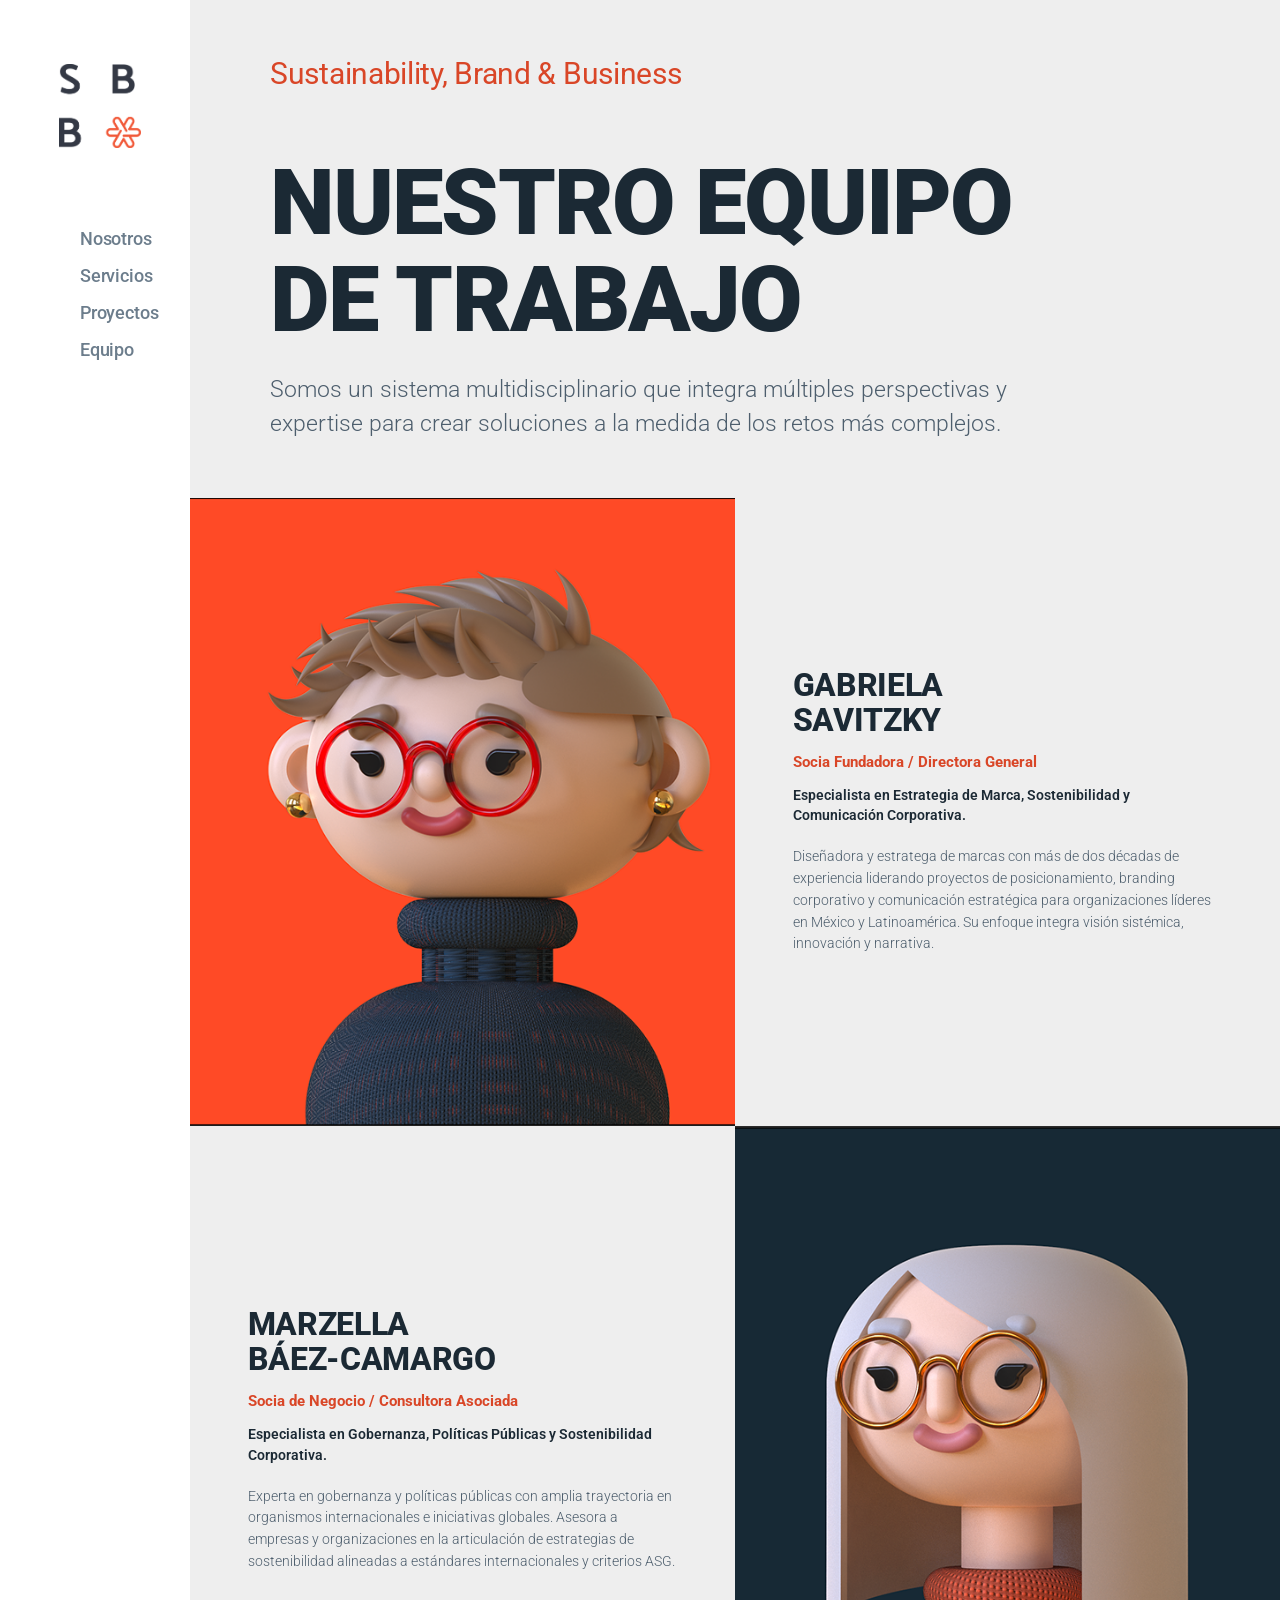
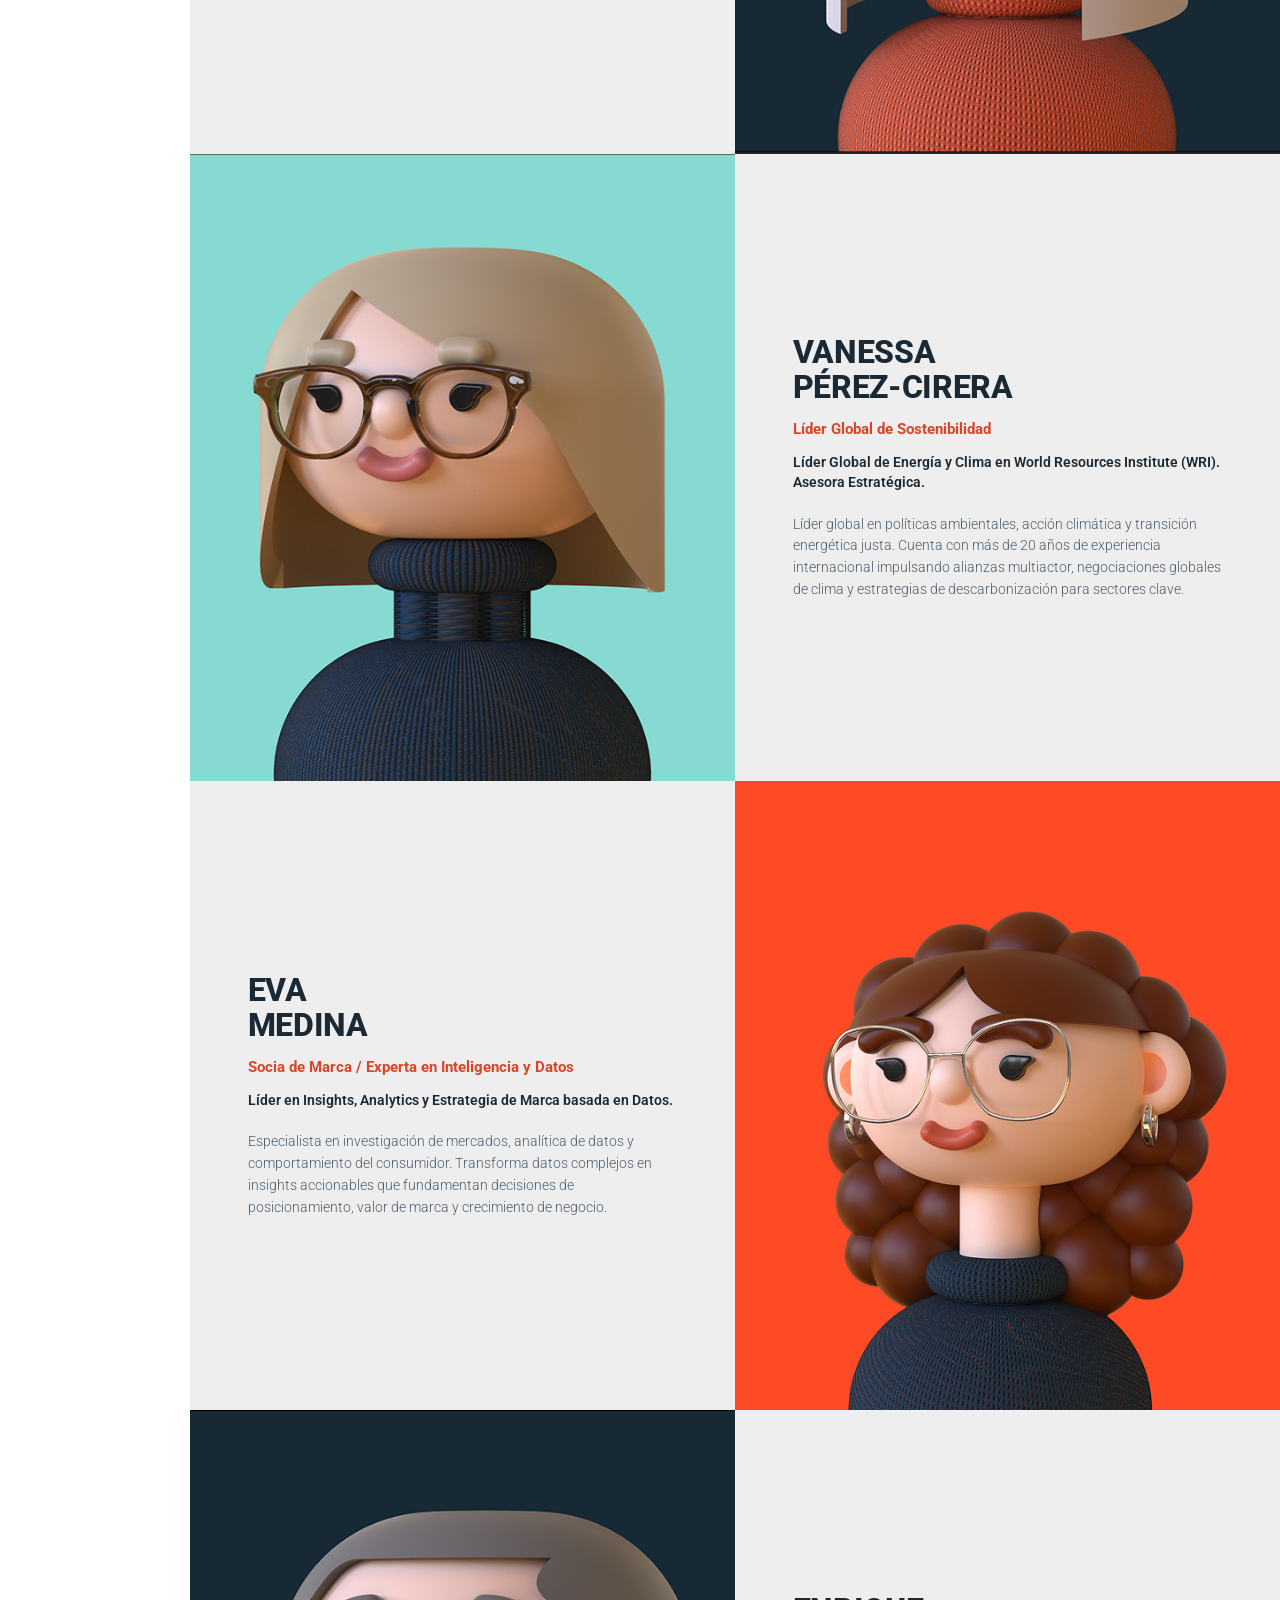
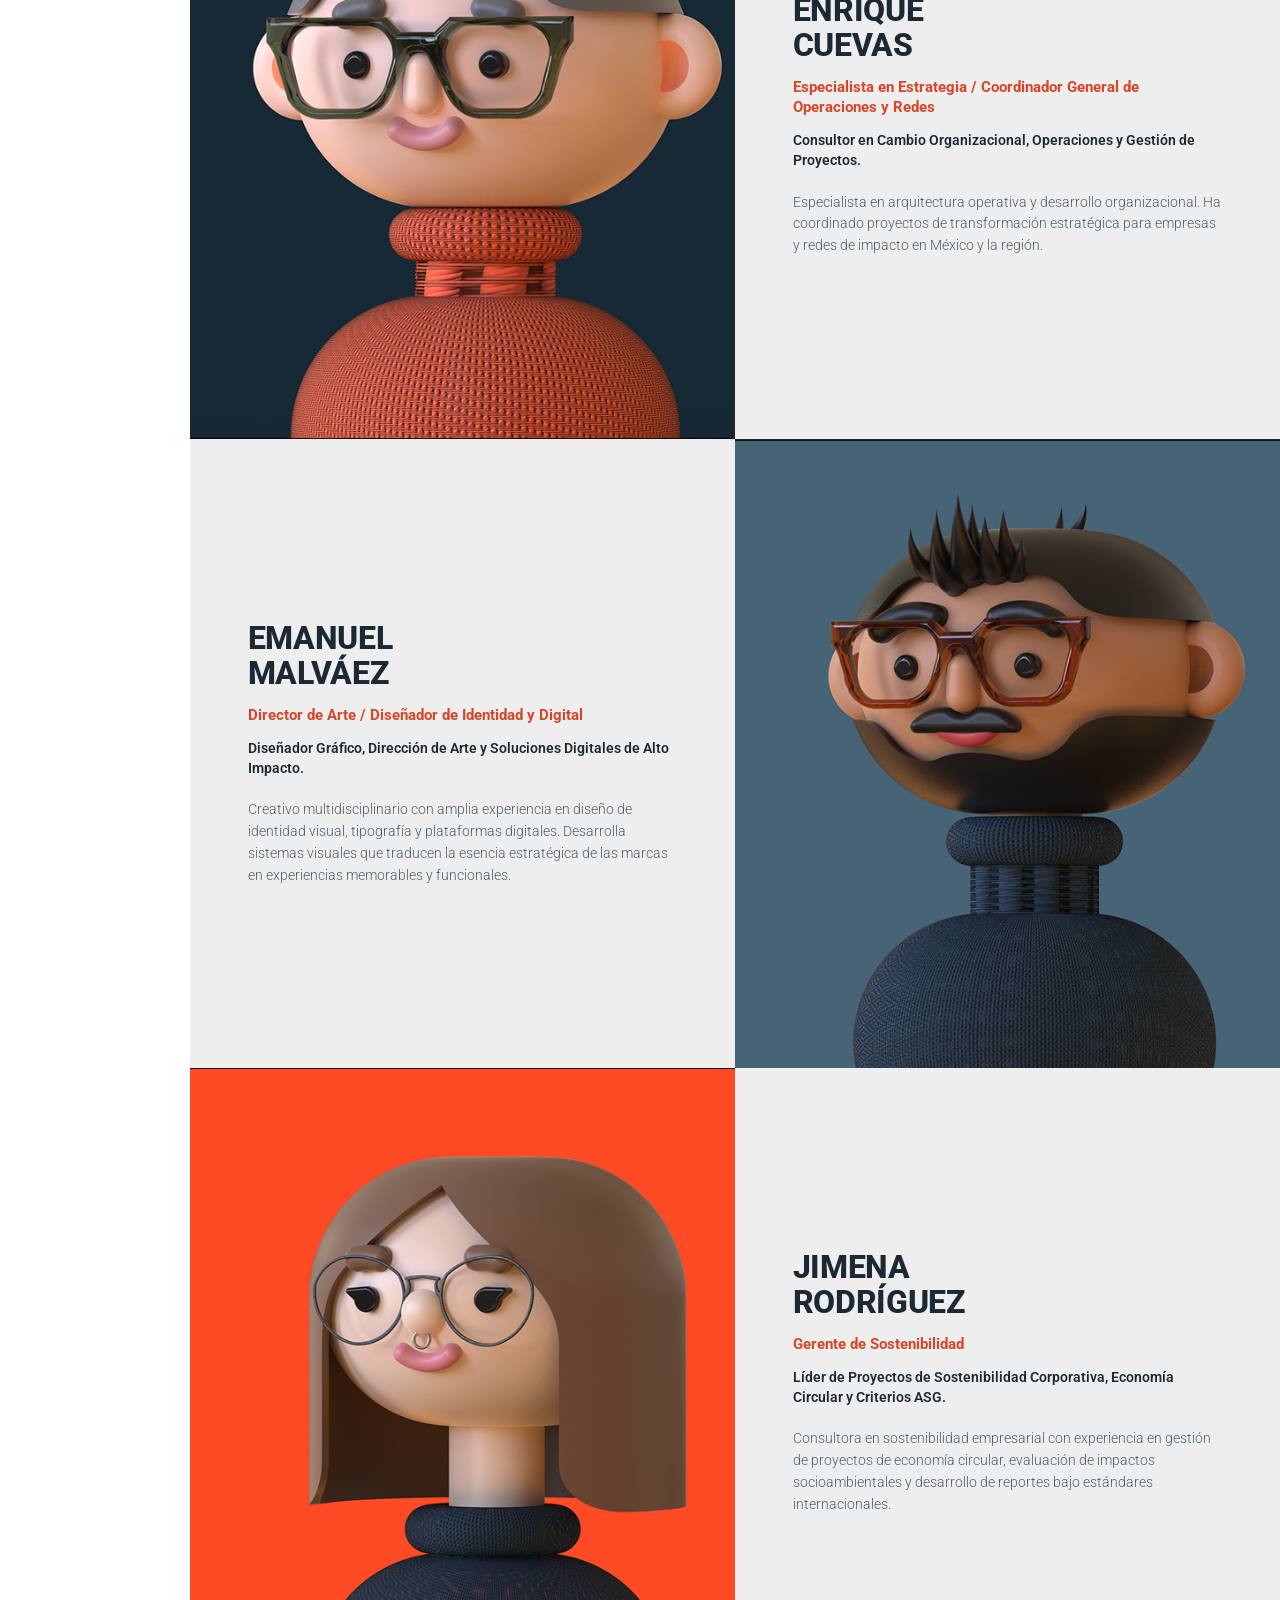
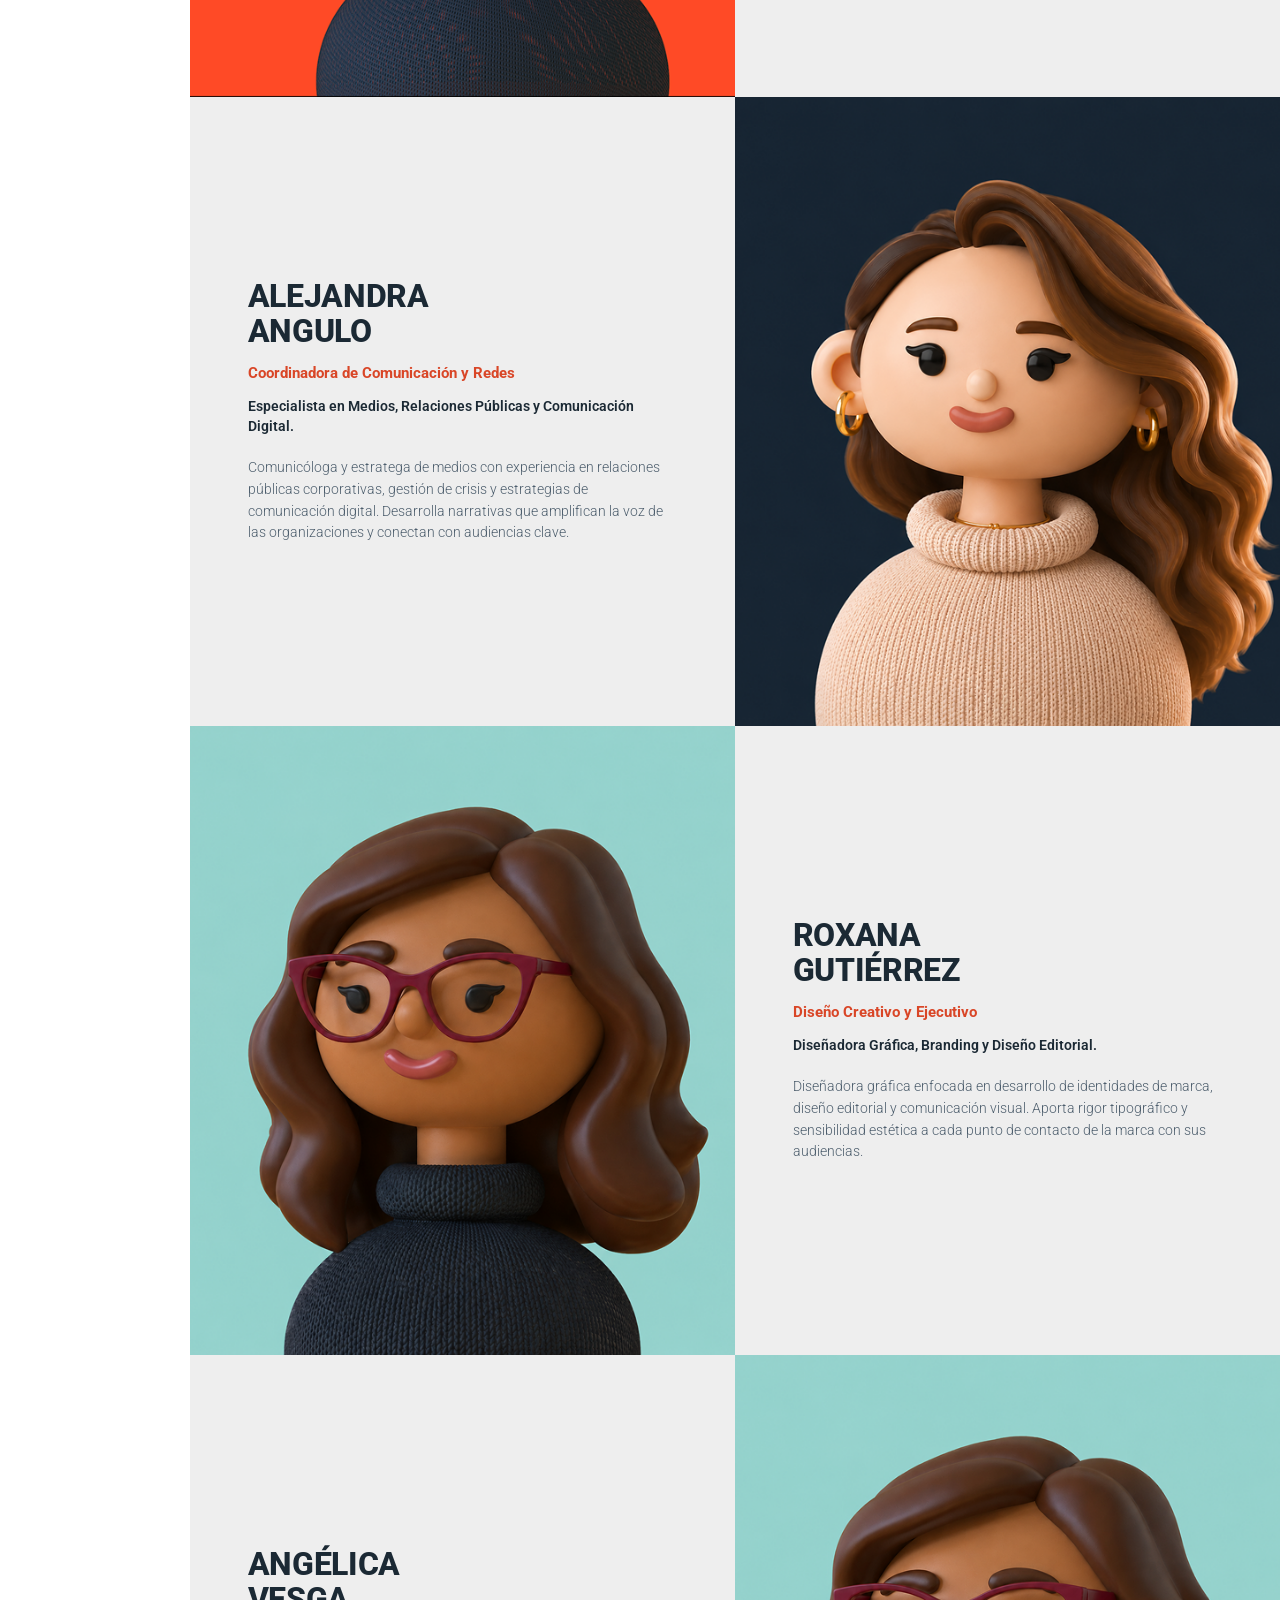
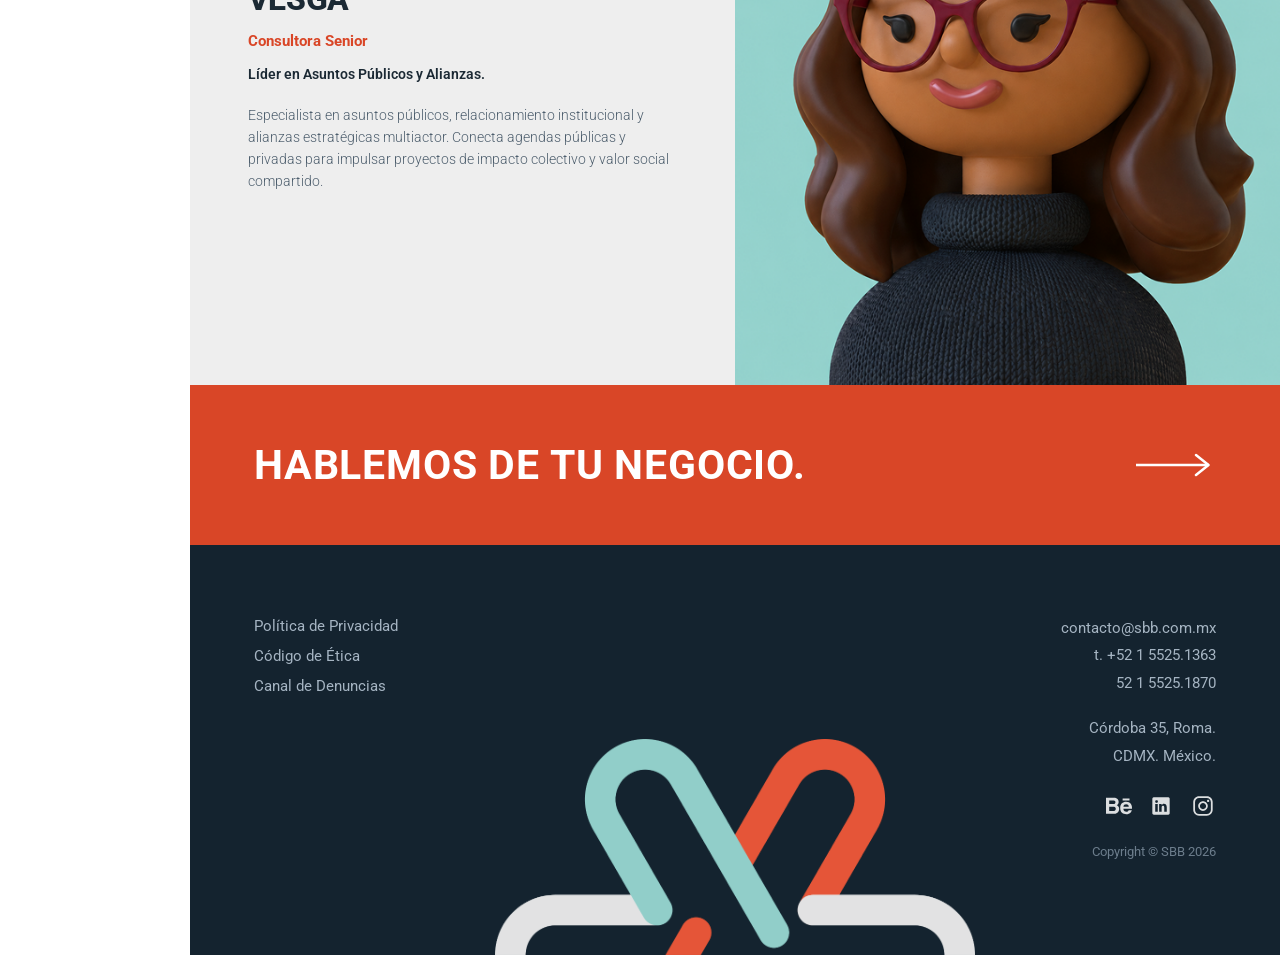
==== equipo.html @ fa67e51d "Add files via upload carga de prueba" ====
<!DOCTYPE html>
<html lang="es">

<head>
  <meta charset="UTF-8">
  <meta name="viewport" content="width=device-width, initial-scale=1.0">
  <title>Nuestro Equipo de Trabajo | SBB - Sustainability, Brand &amp; Business</title>
  <meta name="description"
    content="Conoce al equipo de SBB: Gabriela Savitzky, Marzella Báez-Camargo, Vanessa Pérez-Cirera, Eva Medina, Enrique Cuevas, Emanuel Malváez, Jimena Rodríguez, Alejandra Angulo, Roxana Gutiérrez y Angélica Vesga.">
  <meta name="theme-color" content="#FFFFFF">

  <!-- CSS Stylesheets -->
  <link rel="stylesheet" href="css/styles.css">
  <link rel="icon" type="image/png" href="assets/00_Branding/SBB-2026-logo.png">
</head>

<body class="equipo-page">
  <div class="app-container">

    <!-- Mobile Header Bar (Visible on mobile/tablet) -->
    <header class="mobile-header">
      <a href="index.html" class="brand-logo" aria-label="Inicio SBB">
        <img src="assets/00_Branding/SBB-2026-logo.png" alt="SBB Logo">
      </a>
      <button class="mobile-menu-toggle" id="mobileMenuToggle" aria-label="Abrir menú de navegación">
        <span></span>
        <span></span>
        <span></span>
      </button>
    </header>

    <!-- Mobile Navigation Drawer -->
    <nav class="mobile-nav-drawer" id="mobileNavDrawer" aria-label="Navegación móvil">
      <ul class="nav-menu">
        <li class="nav-item"><a href="index.html" class="mobile-nav-link">Inicio</a></li>
        <li class="nav-item"><a href="index.html#hero" class="mobile-nav-link">Nosotros</a></li>
        <li class="nav-item"><a href="servicios.html" class="mobile-nav-link">Servicios</a></li>
        <li class="nav-item"><a href="proyectos.html" class="mobile-nav-link">Proyectos</a></li>
        <li class="nav-item active"><a href="equipo.html" class="mobile-nav-link">Equipo</a></li>
      </ul>
    </nav>

    <!-- Desktop Sidebar Navigation -->
    <aside class="sidebar" aria-label="Navegación principal">
      <a href="index.html" class="brand-logo" aria-label="Inicio SBB">
        <img src="assets/00_Branding/SBB-2026-logo.png" alt="SBB Logo">
      </a>
      <nav>
        <ul class="nav-menu">
          <li class="nav-item"><a href="index.html#hero">Nosotros</a></li>
          <li class="nav-item"><a href="servicios.html">Servicios</a></li>
          <li class="nav-item"><a href="proyectos.html">Proyectos</a></li>
          <li class="nav-item active"><a href="equipo.html">Equipo</a></li>
        </ul>
      </nav>
    </aside>

    <!-- Main Content Stream -->
    <main class="main-content">

      <!-- Section 1: Hero Header -->
      <section class="equipo-hero-section" id="hero">
        <div class="equipo-hero-header">
          <p class="hero-tagline reveal-on-scroll">Sustainability, Brand &amp; Business</p>
          <h1 class="equipo-hero-title reveal-on-scroll delay-1">
            NUESTRO EQUIPO<br>
            DE TRABAJO
          </h1>
          <p class="equipo-hero-description reveal-on-scroll delay-2">
            Somos un sistema multidisciplinario que integra múltiples perspectivas y expertise para crear soluciones a la medida de los retos más complejos.
          </p>
        </div>
      </section>

      <!-- Section 2: Team Members Stream (Alternating Rows) -->
      <section class="equipo-stream-section" id="integrantes">

        <!-- Member 1: Gabriela Savitzky (Avatar Left) -->
        <article class="equipo-row reveal-on-scroll">
          <div class="equipo-avatar-col">
            <img src="assets/04_Equipo/Avatar-Gabriela.png" alt="Gabriela Savitzky" class="equipo-avatar-img" loading="lazy">
          </div>
          <div class="equipo-info-col">
            <h2 class="equipo-name">GABRIELA<br>SAVITZKY</h2>
            <p class="equipo-role">Socia Fundadora / Directora General</p>
            <p class="equipo-subtitle">Especialista en Estrategia de Marca, Sostenibilidad y Comunicación Corporativa.</p>
            <p class="equipo-bio">Diseñadora y estratega de marcas con más de dos décadas de experiencia liderando proyectos de posicionamiento, branding corporativo y comunicación estratégica para organizaciones líderes en México y Latinoamérica. Su enfoque integra visión sistémica, innovación y narrativa.</p>
          </div>
        </article>

        <!-- Member 2: Marzella Báez-Camargo (Avatar Right) -->
        <article class="equipo-row equipo-row-reverse reveal-on-scroll">
          <div class="equipo-avatar-col">
            <img src="assets/04_Equipo/Avatar-Marzella.png" alt="Marzella Báez-Camargo" class="equipo-avatar-img" loading="lazy">
          </div>
          <div class="equipo-info-col">
            <h2 class="equipo-name">MARZELLA<br>BÁEZ-CAMARGO</h2>
            <p class="equipo-role">Socia de Negocio / Consultora Asociada</p>
            <p class="equipo-subtitle">Especialista en Gobernanza, Políticas Públicas y Sostenibilidad Corporativa.</p>
            <p class="equipo-bio">Experta en gobernanza y políticas públicas con amplia trayectoria en organismos internacionales e iniciativas globales. Asesora a empresas y organizaciones en la articulación de estrategias de sostenibilidad alineadas a estándares internacionales y criterios ASG.</p>
          </div>
        </article>

        <!-- Member 3: Vanessa Pérez-Cirera (Avatar Left) -->
        <article class="equipo-row reveal-on-scroll">
          <div class="equipo-avatar-col">
            <img src="assets/04_Equipo/Avatar-Vanessa.png" alt="Vanessa Pérez-Cirera" class="equipo-avatar-img" loading="lazy">
          </div>
          <div class="equipo-info-col">
            <h2 class="equipo-name">VANESSA<br>PÉREZ-CIRERA</h2>
            <p class="equipo-role">Líder Global de Sostenibilidad</p>
            <p class="equipo-subtitle">Líder Global de Energía y Clima en World Resources Institute (WRI). Asesora Estratégica.</p>
            <p class="equipo-bio">Líder global en políticas ambientales, acción climática y transición energética justa. Cuenta con más de 20 años de experiencia internacional impulsando alianzas multiactor, negociaciones globales de clima y estrategias de descarbonización para sectores clave.</p>
          </div>
        </article>

        <!-- Member 4: Eva Medina (Avatar Right) -->
        <article class="equipo-row equipo-row-reverse reveal-on-scroll">
          <div class="equipo-avatar-col">
            <img src="assets/04_Equipo/Avatar-Eva.png" alt="Eva Medina" class="equipo-avatar-img" loading="lazy">
          </div>
          <div class="equipo-info-col">
            <h2 class="equipo-name">EVA<br>MEDINA</h2>
            <p class="equipo-role">Socia de Marca / Experta en Inteligencia y Datos</p>
            <p class="equipo-subtitle">Líder en Insights, Analytics y Estrategia de Marca basada en Datos.</p>
            <p class="equipo-bio">Especialista en investigación de mercados, analítica de datos y comportamiento del consumidor. Transforma datos complejos en insights accionables que fundamentan decisiones de posicionamiento, valor de marca y crecimiento de negocio.</p>
          </div>
        </article>

        <!-- Member 5: Enrique Cuevas (Avatar Left) -->
        <article class="equipo-row reveal-on-scroll">
          <div class="equipo-avatar-col">
            <img src="assets/04_Equipo/Avatar-Enrique.png" alt="Enrique Cuevas" class="equipo-avatar-img" loading="lazy">
          </div>
          <div class="equipo-info-col">
            <h2 class="equipo-name">ENRIQUE<br>CUEVAS</h2>
            <p class="equipo-role">Especialista en Estrategia / Coordinador General de Operaciones y Redes</p>
            <p class="equipo-subtitle">Consultor en Cambio Organizacional, Operaciones y Gestión de Proyectos.</p>
            <p class="equipo-bio">Especialista en arquitectura operativa y desarrollo organizacional. Ha coordinado proyectos de transformación estratégica para empresas y redes de impacto en México y la región.</p>
          </div>
        </article>

        <!-- Member 6: Emanuel Malváez (Avatar Right) -->
        <article class="equipo-row equipo-row-reverse reveal-on-scroll">
          <div class="equipo-avatar-col">
            <img src="assets/04_Equipo/Avatar-Emanuel.png" alt="Emanuel Malváez" class="equipo-avatar-img" loading="lazy">
          </div>
          <div class="equipo-info-col">
            <h2 class="equipo-name">EMANUEL<br>MALVÁEZ</h2>
            <p class="equipo-role">Director de Arte / Diseñador de Identidad y Digital</p>
            <p class="equipo-subtitle">Diseñador Gráfico, Dirección de Arte y Soluciones Digitales de Alto Impacto.</p>
            <p class="equipo-bio">Creativo multidisciplinario con amplia experiencia en diseño de identidad visual, tipografía y plataformas digitales. Desarrolla sistemas visuales que traducen la esencia estratégica de las marcas en experiencias memorables y funcionales.</p>
          </div>
        </article>

        <!-- Member 7: Jimena Rodríguez (Avatar Left) -->
        <article class="equipo-row reveal-on-scroll">
          <div class="equipo-avatar-col">
            <img src="assets/04_Equipo/Avatar-Jimena.png" alt="Jimena Rodríguez" class="equipo-avatar-img" loading="lazy">
          </div>
          <div class="equipo-info-col">
            <h2 class="equipo-name">JIMENA<br>RODRÍGUEZ</h2>
            <p class="equipo-role">Gerente de Sostenibilidad</p>
            <p class="equipo-subtitle">Líder de Proyectos de Sostenibilidad Corporativa, Economía Circular y Criterios ASG.</p>
            <p class="equipo-bio">Consultora en sostenibilidad empresarial con experiencia en gestión de proyectos de economía circular, evaluación de impactos socioambientales y desarrollo de reportes bajo estándares internacionales.</p>
          </div>
        </article>

        <!-- Member 8: Alejandra Angulo (Avatar Right) -->
        <article class="equipo-row equipo-row-reverse reveal-on-scroll">
          <div class="equipo-avatar-col">
            <img src="assets/04_Equipo/Avatar-Alejandra.png" alt="Alejandra Angulo" class="equipo-avatar-img" loading="lazy">
          </div>
          <div class="equipo-info-col">
            <h2 class="equipo-name">ALEJANDRA<br>ANGULO</h2>
            <p class="equipo-role">Coordinadora de Comunicación y Redes</p>
            <p class="equipo-subtitle">Especialista en Medios, Relaciones Públicas y Comunicación Digital.</p>
            <p class="equipo-bio">Comunicóloga y estratega de medios con experiencia en relaciones públicas corporativas, gestión de crisis y estrategias de comunicación digital. Desarrolla narrativas que amplifican la voz de las organizaciones y conectan con audiencias clave.</p>
          </div>
        </article>

        <!-- Member 9: Roxana Gutiérrez (Avatar Left) -->
        <article class="equipo-row reveal-on-scroll">
          <div class="equipo-avatar-col">
            <img src="assets/04_Equipo/Avatar-Roxana.png" alt="Roxana Gutiérrez" class="equipo-avatar-img" loading="lazy">
          </div>
          <div class="equipo-info-col">
            <h2 class="equipo-name">ROXANA<br>GUTIÉRREZ</h2>
            <p class="equipo-role">Diseño Creativo y Ejecutivo</p>
            <p class="equipo-subtitle">Diseñadora Gráfica, Branding y Diseño Editorial.</p>
            <p class="equipo-bio">Diseñadora gráfica enfocada en desarrollo de identidades de marca, diseño editorial y comunicación visual. Aporta rigor tipográfico y sensibilidad estética a cada punto de contacto de la marca con sus audiencias.</p>
          </div>
        </article>

        <!-- Member 10: Angélica Vesga (Avatar Right) -->
        <article class="equipo-row equipo-row-reverse reveal-on-scroll">
          <div class="equipo-avatar-col">
            <img src="assets/04_Equipo/Avatar-Angelica.png" alt="Angélica Vesga" class="equipo-avatar-img" loading="lazy">
          </div>
          <div class="equipo-info-col">
            <h2 class="equipo-name">ANGÉLICA<br>VESGA</h2>
            <p class="equipo-role">Consultora Senior</p>
            <p class="equipo-subtitle">Líder en Asuntos Públicos y Alianzas.</p>
            <p class="equipo-bio">Especialista en asuntos públicos, relacionamiento institucional y alianzas estratégicas multiactor. Conecta agendas públicas y privadas para impulsar proyectos de impacto colectivo y valor social compartido.</p>
          </div>
        </article>

      </section>

      <!-- Section 3: Call to Action Banner -->
      <section class="cta-section" id="contacto">
        <a href="#contacto-modal" class="cta-banner open-modal-btn" role="button"
          aria-label="Abrir formulario de contacto">
          <h2 class="cta-title">HABLEMOS DE TU NEGOCIO.</h2>
          <div class="cta-arrow" aria-hidden="true">
            <svg viewBox="0 0 64 24" fill="none" stroke="currentColor">
              <line x1="0" y1="12" x2="58" y2="12" stroke-width="2" />
              <polyline points="48 4 58 12 48 20" stroke-width="2" stroke-linecap="round" stroke-linejoin="round" />
            </svg>
          </div>
        </a>
      </section>

      <!-- Section 4: Footer -->
      <footer class="footer-section" id="footer">
        <div class="section-inner">
          <div class="footer-grid">
            <!-- Left Column: Legal -->
            <div class="footer-col footer-col-left">
              <a href="#privacidad" class="footer-link">Política de Privacidad</a>
              <a href="#etica" class="footer-link">Código de Ética</a>
              <a href="#denuncias" class="footer-link">Canal de Denuncias</a>
            </div>

            <!-- Right Column: Contact info & Copyright -->
            <div class="footer-col footer-col-right">
              <p class="footer-contact-item"><a href="mailto:contacto@sbb.com.mx" class="footer-link">contacto@sbb.com.mx</a></p>
              <p class="footer-contact-item">t. +52 1 5525.1363</p>
              <p class="footer-contact-item">52 1 5525.1870</p>
              <div class="footer-spacer"></div>
              <p class="footer-contact-item">Córdoba 35, Roma.</p>
              <p class="footer-contact-item">CDMX. México.</p>
              <div class="footer-social-links">
                <a href="https://www.behance.net/SBB" target="_blank" rel="noopener noreferrer" aria-label="Behance SBB">
                  <img src="assets/00_Branding/behance-icon.svg" alt="Behance" class="social-icon">
                </a>
                <a href="https://www.linkedin.com/company/savitzkymx" target="_blank" rel="noopener noreferrer" aria-label="LinkedIn SBB">
                  <img src="assets/00_Branding/linkedin-icon.svg" alt="LinkedIn" class="social-icon">
                </a>
                <a href="https://www.instagram.com/sbb_mx/" target="_blank" rel="noopener noreferrer" aria-label="Instagram SBB">
                  <img src="assets/00_Branding/instagram-icon.svg" alt="Instagram" class="social-icon">
                </a>
              </div>
              <p class="footer-copyright">Copyright © SBB 2026</p>
            </div>
          </div>

          <!-- Bottom Logo Matatena Graphic -->
          <div class="footer-matatena-container">
            <img src="assets/00_Branding/matatena-footer.png" alt="SBB Matatena Graphic" class="footer-matatena-img">
          </div>
        </div>
      </footer>

    </main>
  </div>

  <!-- Contact Modal -->
  <div class="modal-overlay" id="contactModal" aria-hidden="true" role="dialog" aria-labelledby="modalTitle">
    <div class="modal-card">
      <button class="modal-close-btn" id="closeModalBtn" aria-label="Cerrar ventana emergente">&times;</button>

      <div class="modal-header">
        <h3 class="modal-title" id="modalTitle">Hablemos de tu negocio.</h3>
        <p class="modal-subtitle">Cuéntanos sobre tus retos de marca, sostenibilidad e innovación.</p>
      </div>

      <form class="contact-form" id="contactForm">
        <div class="form-group">
          <label for="name">Nombre completo</label>
          <input type="text" id="name" class="form-input" placeholder="Ej. Ana García" required>
        </div>

        <div class="form-group">
          <label for="email">Correo electrónico</label>
          <input type="email" id="email" class="form-input" placeholder="ana@empresa.com" required>
        </div>

        <div class="form-group">
          <label for="area">Ámbito de Interés</label>
          <select id="area" class="form-select" required>
            <option value="" disabled selected>Selecciona una opción</option>
            <option value="branding">Estrategia de Marca &amp; Branding</option>
            <option value="sostenibilidad">Sustentabilidad e Innovación de Negocio</option>
            <option value="comunicacion">Comunicación Estratégica</option>
            <option value="digital">Innovación Digital</option>
            <option value="integral">Transformación Integral</option>
          </select>
        </div>

        <div class="form-group">
          <label for="message">Mensaje</label>
          <textarea id="message" class="form-textarea" placeholder="Describe brevemente tus objetivos..." required></textarea>
        </div>

        <button type="submit" class="form-submit-btn">Enviar Mensaje</button>
      </form>

      <div class="form-success-msg" id="formSuccessMsg">
        ¡Muchas gracias por contactarnos! Nos pondremos en contacto contigo a la brevedad.
      </div>
    </div>
  </div>

  <!-- JavaScript -->
  <script src="js/main.js"></script>
</body>

</html>
---- css/styles.css ----
/* ==========================================================================
   SBB 2026 - Systemic Branding & Business Design System
   ========================================================================== */

@import url('https://fonts.googleapis.com/css2?family=Roboto:wght@100;300;400;500;700;800;900&display=swap');

:root {
  /* Color Palette */
  --color-bg: #FFFFFF;
  --color-sidebar: #FFFFFF;
  --color-terracotta: #D94627;
  --color-terracotta-hover: #F25939;
  --color-mint-bar: #98D8D2;
  --color-slate-section: #465B6E;
  --color-text-main: #1B2934;
  --color-text-subtle: #4D5E6D;
  --color-text-light: #7A8B9A;
  --color-footer-bg: #14232F;
  --color-footer-text: #8E9BA7;
  --color-footer-light: #A5B4C2;
  --color-border-subtle: #D8D8D4;

  /* Typography */
  --font-primary: 'Roboto', -apple-system, BlinkMacSystemFont, 'Segoe UI', sans-serif;

  /* Layout Dimensions */
  --sidebar-width: 120px;
  --container-max: 1280px;
  --content-padding-x: clamp(2.5rem, 5vw, 5rem);
  --transition-fast: 0.25s cubic-bezier(0.16, 1, 0.3, 1);
  --transition-smooth: 0.4s cubic-bezier(0.16, 1, 0.3, 1);
}

/* Reset & Base Styles */
*,
*::before,
*::after {
  box-sizing: border-box;
  margin: 0;
  padding: 0;
}

html {
  scroll-behavior: smooth;
  font-size: 16px;
  background-color: var(--color-bg);
  color: var(--color-text-main);
  font-family: var(--font-primary);
  -webkit-font-smoothing: antialiased;
  -moz-osx-font-smoothing: grayscale;
}

body {
  min-height: 100vh;
  display: flex;
  overflow-x: hidden;
  background-color: var(--color-bg);
}

/* Main App Shell Layout */
.app-container {
  display: flex;
  width: 100%;
  min-height: 100vh;
  position: relative;
}

/* ==========================================================================
   Sidebar Navigation (Desktop)
   ========================================================================== */
.sidebar {
  width: var(--sidebar-width);
  max-width: var(--sidebar-width);
  position: fixed;
  top: 0;
  left: 0;
  bottom: 0;
  background-color: #FFFFFF;
  padding: 4rem 0;
  padding-left: 5rem;
  display: flex;
  flex-direction: column;
  z-index: 100;
  border-right: none;
}

.sidebar .brand-logo {
  margin-bottom: 5rem;
  display: flex;
  justify-content: center;
  align-items: center;
  width: 100%;
}

.sidebar .brand-logo img {
  width: 82px;
  height: auto;
  display: block;
  transition: transform var(--transition-fast);
}

.sidebar .brand-logo:hover img {
  transform: scale(1.03);
}

.sidebar .nav-menu {
  list-style: none;
  display: flex;
  flex-direction: column;
  gap: 1rem;
  align-items: flex-end;
  text-align: right;
  width: 100%;
  padding-right: 0;
}

.sidebar .nav-item {
  width: 100%;
  text-align: right;
}

.sidebar .nav-item a {
  text-decoration: none;
  color: #6C7D8C;
  font-size: 1.14rem;
  font-weight: 500;
  letter-spacing: -0.01em;
  transition: color var(--transition-fast), transform var(--transition-fast);
  display: inline-block;
  position: relative;
  white-space: nowrap;
}

.sidebar .nav-item a:hover {
  color: var(--color-text-main);
  transform: translateX(-3px);
}

.sidebar .nav-item.active a {
  color: var(--color-text-main);
  font-weight: 700;
}

/* Mobile Header Bar (Hidden on Desktop) */
.mobile-header {
  display: none;
  position: fixed;
  top: 0;
  left: 0;
  right: 0;
  height: 70px;
  background-color: rgba(255, 255, 255, 0.96);
  backdrop-filter: blur(10px);
  z-index: 1000;
  padding: 0 1.5rem;
  align-items: center;
  justify-content: space-between;
  border-bottom: 1px solid rgba(0, 0, 0, 0.08);
}

.mobile-header .brand-logo img {
  width: 50px;
  margin-bottom: 0;
}

.mobile-menu-toggle {
  background: none;
  border: none;
  cursor: pointer;
  width: 40px;
  height: 40px;
  display: flex;
  flex-direction: column;
  justify-content: center;
  align-items: center;
  gap: 5px;
}

.mobile-menu-toggle span {
  width: 24px;
  height: 2px;
  background-color: var(--color-text-main);
  transition: transform 0.3s ease, opacity 0.3s ease;
}

.mobile-menu-toggle.is-active span:nth-child(1) {
  transform: translateY(7px) rotate(45deg);
}

.mobile-menu-toggle.is-active span:nth-child(2) {
  opacity: 0;
}

.mobile-menu-toggle.is-active span:nth-child(3) {
  transform: translateY(-7px) rotate(-45deg);
}

/* ==========================================================================
   Main Content Layout
   ========================================================================== */
.main-content {
  margin-left: var(--sidebar-width);
  flex: 1;
  width: calc(100% - var(--sidebar-width));
  display: flex;
  flex-direction: column;
  background-color: #FFFFFF;
}

/* ==========================================================================
   Section 1: Hero
   ========================================================================== */
.hero-section {
  padding: 0;
  background-color: #FFFFFF;
  position: relative;
  display: flex;
  flex-direction: column;
}

.hero-content {
  position: relative;
  width: 100%;
  text-align: left;
  padding-top: 3.5rem;
  padding-left: 5rem;
  padding-right: var(--content-padding-x);
  background-color: #EEEEEE;
}

.hero-tagline {
  color: var(--color-terracotta);
  font-size: 1.875rem;
  font-weight: 400;
  margin-bottom: 4rem;
  letter-spacing: -0.01em;
  text-align: left;
}

.hero-title {
  line-height: 1.05;
  letter-spacing: -0.02em;
  margin-bottom: 2.25rem;
  text-align: left;
}

.hero-title .hero-title-main {
  font-size: clamp(3.6rem, 7.2vw, 6.3rem);
  font-weight: 800;
  color: var(--color-text-main);
  display: block;
}

.hero-title .hero-title-highlight {
  font-size: clamp(3.6rem, 7.2vw, 6.3rem);
  font-weight: 800;
  color: var(--color-terracotta);
  display: block;
}

.hero-description {
  font-size: clamp(1.7rem, 2.25vw, 2.05rem);
  line-height: 1.55;
  color: var(--color-text-subtle);
  max-width: 734px;
  font-weight: 300;
  text-align: left;
  margin-bottom: 7rem;
}

.hero-banner-container {
  width: 100%;
  margin-bottom: 0;
  overflow: hidden;
}

.hero-banner-img {
  width: 100%;
  height: auto;
  display: block;
  object-fit: cover;
  transition: transform var(--transition-smooth);
}

.hero-banner-container:hover .hero-banner-img {
  transform: scale(1.01);
}

.hero-statement {
  width: 100%;
  background-color: #EEEEEE;
  padding: 4.5rem 0;
}

.hero-statement-text {
  font-size: 50px;
  line-height: 1.35;
  color: #2B3A48;
  max-width: 1300px;
  font-weight: 300;
  text-align: left;
  padding-left: 5rem;
  padding-right: var(--content-padding-x);
}

/* ==========================================================================
   Section Bars (Mint and Slate Dividers)
   ========================================================================== */
.section-bar {
  width: 100%;
  padding: 1.6rem var(--content-padding-x);
  display: flex;
  align-items: center;
}

.section-bar-mint {
  background-color: var(--color-mint-bar);
  padding: 3.5rem var(--content-padding-x);
  display: flex;
  align-items: flex-start;
  gap: 4.5rem;
}

.section-bar-mint h2 {
  color: var(--color-text-subtle);
  font-size: 1.15rem;
  font-weight: 700;
  text-transform: uppercase;
  letter-spacing: 0.06em;
  margin: 0;
  flex-shrink: 0;
  white-space: nowrap;
  padding-top: 0.25rem;
}

.section-bar-mint .section-bar-text {
  font-family: var(--font-primary);
  font-weight: 400;
  font-size: 36px;
  line-height: 1.45;
  color: var(--color-text-subtle);
  max-width: 800px;
  margin: 0;
}

.section-bar-slate {
  background-color: var(--color-slate-section);
}

.section-bar-slate h2 {
  font-size: 1.15rem;
  font-weight: 700;
  color: var(--color-mint-bar);
  text-transform: uppercase;
  letter-spacing: 0.06em;
  margin: 0;
}

/* ==========================================================================
   Section 2: ¿Cómo lo Hacemos? + Tres Ámbitos
   ========================================================================== */
.como-section {
  background-color: #FFFFFF;
}

.ambitos-content {
  padding: 4.5rem var(--content-padding-x) 5.5rem var(--content-padding-x);
  background-color: #EEEEEE;
}

.ambitos-title {
  font-size: 80px;
  font-weight: 800;
  line-height: 1.08;
  letter-spacing: -0.02em;
  color: var(--color-text-subtle);
  margin-bottom: 3.5rem;
  text-transform: uppercase;
}

.sistema-diagram-wrapper {
  display: flex;
  justify-content: center;
  align-items: center;
  width: 100%;
  padding: 1rem 0;
}

.sistema-diagram-img {
  width: 100%;
  max-width: 800px;
  height: auto;
  display: block;
  transition: transform 0.4s ease;
  filter: drop-shadow(0 15px 30px rgba(0, 0, 0, 0.03));
}

.sistema-diagram-wrapper:hover .sistema-diagram-img {
  transform: scale(1.015);
}

/* ==========================================================================
   Section 3: Transformación de Marca y Negocios (Cards)
   ========================================================================== */
.transformacion-wrapper {
  background-color: var(--color-slate-section);
}

.transformacion-section {
  padding: 3rem var(--content-padding-x) 5.5rem var(--content-padding-x);
  background-color: var(--color-slate-section);
}

.transformacion-cards-grid {
  display: grid;
  grid-template-columns: repeat(3, 1fr);
  gap: 1.75rem;
  align-items: stretch;
}

.pillar-card {
  display: flex;
  flex-direction: column;
  background-color: transparent;
  border-radius: 0;
  overflow: hidden;
  box-shadow: 0 10px 25px rgba(0, 0, 0, 0.15);
  transition: transform 0.3s ease, box-shadow 0.3s ease;
}

.pillar-card:hover {
  transform: translateY(-5px);
  box-shadow: 0 18px 35px rgba(0, 0, 0, 0.25);
}

.pillar-card-content {
  background-color: #FFFFFF;
  padding: 2.2rem 1.8rem 2.5rem 1.8rem;
  flex: 1;
  display: flex;
  flex-direction: column;
  justify-content: flex-start;
  min-height: 230px;
}

.pillar-card-title {
  color: var(--color-terracotta);
  font-size: 1.35rem;
  font-weight: 700;
  margin-bottom: 1.25rem;
  letter-spacing: -0.01em;
}

.pillar-card-desc {
  color: #384957;
  font-size: 0.98rem;
  line-height: 1.55;
  font-weight: 300;
}

.pillar-card-img-wrapper {
  width: 100%;
  height: 230px;
  overflow: hidden;
  background-color: #243542;
}

.pillar-card-img-wrapper img {
  width: 100%;
  height: 100%;
  object-fit: cover;
  display: block;
  transition: transform 0.4s ease;
}

.pillar-card:hover .pillar-card-img-wrapper img {
  transform: scale(1.05);
}

/* ==========================================================================
   Section 4: Call to Action Banner
   ========================================================================== */
.cta-section {
  padding: 0;
  background-color: var(--color-terracotta);
}

.cta-banner {
  display: flex;
  justify-content: space-between;
  align-items: center;
  padding: 3.5rem var(--content-padding-x);
  color: #FFFFFF;
  text-decoration: none;
  cursor: pointer;
  width: 100%;
  transition: background-color var(--transition-fast);
}

.cta-banner:hover {
  background-color: var(--color-terracotta-hover);
}

.cta-title {
  font-size: clamp(1.8rem, 3.2vw, 2.6rem);
  font-weight: 700;
  letter-spacing: 0.02em;
  text-transform: uppercase;
  color: #FFFFFF;
}

.cta-arrow {
  width: 80px;
  height: 24px;
  display: flex;
  align-items: center;
  justify-content: flex-end;
  transition: transform var(--transition-fast);
}

.cta-arrow svg {
  width: 100%;
  height: auto;
  stroke: #FFFFFF;
}

.cta-banner:hover .cta-arrow {
  transform: translateX(12px);
}

/* ==========================================================================
   Section 5: Footer
   ========================================================================== */
.footer-section {
  background-color: var(--color-footer-bg);
  color: var(--color-footer-text);
  padding: 4.5rem var(--content-padding-x) 1.5rem var(--content-padding-x);
  padding-bottom: 0rem;
  position: relative;
  overflow: hidden;
  width: 100%;
}

.footer-grid {
  display: flex;
  justify-content: space-between;
  align-items: flex-start;
  width: 100%;
  position: relative;
  z-index: 2;
  margin-bottom: 0;
}

.footer-col-left {
  display: flex;
  flex-direction: column;
  gap: 0.75rem;
}

.footer-col-right {
  display: flex;
  flex-direction: column;
  gap: 0.35rem;
  text-align: right;
}

.footer-link {
  color: var(--color-footer-light);
  text-decoration: none;
  font-size: 0.92rem;
  font-weight: 400;
  transition: color var(--transition-fast);
  display: inline-block;
}

.footer-link:hover {
  color: #FFFFFF;
  text-decoration: underline;
}

.footer-contact-item {
  color: var(--color-footer-light);
  font-size: 0.92rem;
  line-height: 1.5;
}

.footer-spacer {
  height: 0.75rem;
}

.footer-social-links {
  display: flex;
  gap: 1rem;
  justify-content: flex-end;
  align-items: center;
  margin-top: 1.25rem;
  margin-bottom: 1.25rem;
}

.social-icon {
  width: 26px;
  height: 26px;
  object-fit: contain;
  transition: transform var(--transition-fast), opacity var(--transition-fast);
  opacity: 0.85;
  display: block;
}

.social-icon:hover {
  transform: translateY(-2px);
  opacity: 1;
}

.footer-copyright {
  color: #6C7D8C;
  font-size: 0.82rem;
}

.footer-matatena-container {
  display: flex;
  justify-content: center;
  align-items: flex-end;
  margin-top: -120px;
  margin-bottom: 0rem;
  position: relative;
  z-index: 1;
  pointer-events: none;
}

.footer-matatena-img {
  width: 100%;
  max-width: 480px;
  height: auto;
  display: block;
  opacity: 0.95;
  transition: transform 0.5s ease;
}

.footer-section:hover .footer-matatena-img {
  transform: translateY(-4px);
}

/* ==========================================================================
   Contact Modal (Glassmorphic Pop-up)
   ========================================================================== */
.modal-overlay {
  position: fixed;
  top: 0;
  left: 0;
  right: 0;
  bottom: 0;
  background-color: rgba(19, 34, 48, 0.75);
  backdrop-filter: blur(12px);
  z-index: 2000;
  display: flex;
  justify-content: center;
  align-items: center;
  opacity: 0;
  pointer-events: none;
  transition: opacity 0.35s ease;
  padding: 1.5rem;
}

.modal-overlay.is-open {
  opacity: 1;
  pointer-events: auto;
}

.modal-card {
  background-color: #FFFFFF;
  width: 100%;
  max-width: 600px;
  border-radius: 16px;
  padding: 3rem;
  position: relative;
  box-shadow: 0 25px 50px -12px rgba(0, 0, 0, 0.25);
  transform: translateY(20px) scale(0.97);
  transition: transform 0.35s cubic-bezier(0.16, 1, 0.3, 1);
}

.modal-overlay.is-open .modal-card {
  transform: translateY(0) scale(1);
}

.modal-close-btn {
  position: absolute;
  top: 1.5rem;
  right: 1.5rem;
  background: none;
  border: none;
  font-size: 1.8rem;
  cursor: pointer;
  color: var(--color-text-light);
  width: 40px;
  height: 40px;
  border-radius: 50%;
  display: flex;
  align-items: center;
  justify-content: center;
  transition: background-color 0.2s ease, color 0.2s ease;
}

.modal-close-btn:hover {
  background-color: #F0F2F5;
  color: var(--color-text-main);
}

.modal-header {
  margin-bottom: 2rem;
}

.modal-title {
  font-size: 2rem;
  font-weight: 800;
  color: var(--color-text-main);
  margin-bottom: 0.5rem;
}

.modal-subtitle {
  color: var(--color-text-subtle);
  font-size: 1rem;
}

.contact-form {
  display: flex;
  flex-direction: column;
  gap: 1.25rem;
}

.form-group {
  display: flex;
  flex-direction: column;
  gap: 0.4rem;
}

.form-group label {
  font-size: 0.85rem;
  font-weight: 700;
  color: var(--color-text-main);
  text-transform: uppercase;
  letter-spacing: 0.04em;
}

.form-input,
.form-select,
.form-textarea {
  width: 100%;
  padding: 0.85rem 1rem;
  border: 1.5px solid var(--color-border-subtle);
  border-radius: 8px;
  font-family: var(--font-primary);
  font-size: 1rem;
  color: var(--color-text-main);
  background-color: #FAFAFA;
  outline: none;
  transition: border-color 0.2s ease, background-color 0.2s ease;
}

.form-input:focus,
.form-select:focus,
.form-textarea:focus {
  border-color: var(--color-terracotta);
  background-color: #FFFFFF;
}

.form-textarea {
  resize: vertical;
  min-height: 100px;
}

.form-submit-btn {
  background-color: var(--color-terracotta);
  color: #FFFFFF;
  border: none;
  padding: 1rem 2rem;
  border-radius: 8px;
  font-family: var(--font-primary);
  font-size: 1rem;
  font-weight: 700;
  cursor: pointer;
  transition: background-color 0.25s ease, transform 0.2s ease;
  margin-top: 0.5rem;
}

.form-submit-btn:hover {
  background-color: var(--color-terracotta-hover);
  transform: translateY(-2px);
}

.form-success-msg {
  display: none;
  padding: 1.5rem;
  background-color: #E6F4EA;
  color: #137333;
  border-radius: 8px;
  text-align: center;
  font-weight: 600;
}

/* ==========================================================================
   Animations & Scroll Reveal
   ========================================================================== */
.reveal-on-scroll {
  opacity: 0;
  transform: translateY(30px);
  transition: opacity 0.8s cubic-bezier(0.16, 1, 0.3, 1), transform 0.8s cubic-bezier(0.16, 1, 0.3, 1);
}

.reveal-on-scroll.is-visible {
  opacity: 1;
  transform: translateY(0);
}

/* Delay helpers */
.delay-1 {
  transition-delay: 0.15s;
}

.delay-2 {
  transition-delay: 0.3s;
}

.delay-3 {
  transition-delay: 0.45s;
}

/* ==========================================================================
   Media Queries & Responsive Breakpoints
   ========================================================================== */
@media (max-width: 1200px) {
  :root {
    --sidebar-width: 0px;
    --content-padding-x: 2.5rem;
  }

  .sidebar {
    display: none;
  }

  .mobile-header {
    display: flex;
  }

  .mobile-nav-drawer {
    position: fixed;
    top: 70px;
    left: 0;
    right: 0;
    background-color: #FFFFFF;
    padding: 2rem 1.5rem;
    border-bottom: 2px solid var(--color-terracotta);
    transform: translateY(-100%);
    opacity: 0;
    visibility: hidden;
    transition: transform 0.35s ease, opacity 0.35s ease, visibility 0.35s ease;
    z-index: 999;
    box-shadow: 0 10px 30px rgba(0, 0, 0, 0.1);
  }

  .mobile-nav-drawer.is-active {
    transform: translateY(0);
    opacity: 1;
    visibility: visible;
  }

  .mobile-nav-drawer .nav-menu {
    list-style: none;
    display: flex;
    flex-direction: column;
    gap: 1.25rem;
  }

  .mobile-nav-drawer .mobile-nav-link {
    text-decoration: none;
    font-size: 1.15rem;
    font-weight: 600;
    color: var(--color-text-main);
    display: block;
  }

  .mobile-nav-drawer .nav-item.active .mobile-nav-link {
    color: var(--color-terracotta);
  }

  .main-content {
    margin-left: 0;
    width: 100%;
    margin-top: 70px;
  }

  .hero-content {
    padding-top: 80px;
    padding-left: 0;
  }

  .hero-tagline {
    font-size: 1.25rem;
    margin-bottom: 1.5rem;
  }

  .hero-title .hero-title-main,
  .hero-title .hero-title-highlight {
    font-size: clamp(2.2rem, 5.5vw, 3.8rem);
  }

  .hero-description {
    font-size: 1.25rem;
    max-width: 100%;
    margin-bottom: 2.5rem;
  }

  .hero-statement {
    padding: 3rem 0;
  }

  .hero-statement-text {
    font-size: clamp(1.35rem, 2.2vw, 1.85rem);
    padding-left: var(--content-padding-x);
  }

  .transformacion-cards-grid {
    grid-template-columns: repeat(2, 1fr);
  }
}

@media (max-width: 860px) {
  :root {
    --content-padding-x: 1.75rem;
  }

  .section-bar-mint {
    flex-direction: column;
    gap: 1.25rem;
    padding: 2.5rem var(--content-padding-x);
  }

  .section-bar-mint h2 {
    padding-top: 0;
  }

  .section-bar-mint .section-bar-text {
    font-size: 1.2rem;
  }

  .ambitos-title {
    font-size: 3rem;
  }

  .transformacion-cards-grid {
    grid-template-columns: 1fr;
    gap: 2rem;
  }

  .footer-grid {
    flex-direction: column;
    gap: 2.5rem;
  }

  .footer-col-right {
    text-align: left;
  }

  .footer-social-links {
    justify-content: flex-start;
  }

  .footer-matatena-container {
    margin-top: 2rem;
    margin-bottom: 0;
  }
}

@media (max-width: 600px) {
  .section-bar-mint .section-bar-text {
    font-size: 1.05rem;
  }

  .hero-tagline {
    font-size: 1.05rem;
    margin-bottom: 1.25rem;
  }

  .hero-title .hero-title-main,
  .hero-title .hero-title-highlight {
    font-size: clamp(1.8rem, 8vw, 2.4rem);
  }

  .hero-description {
    font-size: 1.05rem;
    margin-bottom: 2rem;
  }

  .hero-statement-text {
    font-size: 1.25rem;
  }

  .ambitos-title {
    font-size: 3rem;
    line-height: 1.1;
    margin-bottom: 2rem;
  }

  .pillar-card-content {
    min-height: auto;
    padding: 1.75rem 1.25rem;
  }

  .modal-card {
    padding: 2rem 1.5rem;
  }

  .cta-title {
    font-size: 1.5rem;
  }

  .cta-arrow {
    width: 50px;
  }
}

/* ==========================================================================
   Servicios Page Specific Styles (Version 2026)
   ========================================================================== */
.servicios-page {
  background-color: #FFFFFF;
}

.servicios-page .sidebar {
  background-color: #FFFFFF;
}

.servicios-page .main-content {
  background-color: #EEEEEE;
}

/* Hero Section */
.servicios-hero-section {
  width: 100%;
  background-color: #EEEEEE;
  padding: 0;
  display: flex;
  flex-direction: column;
}

.servicios-hero-header {
  padding-top: 3.5rem;
  padding-left: 5rem;
  padding-right: var(--content-padding-x);
  margin-bottom: 3.5rem;
}

.servicios-hero-title {
  font-size: clamp(3.6rem, 7.2vw, 5.8rem);
  font-weight: 900;
  line-height: 1.05;
  letter-spacing: -0.02em;
  color: var(--color-text-main);
  text-transform: uppercase;
  margin-bottom: 0;
}

.servicios-banner-container {
  width: 100%;
  margin-bottom: 0;
  overflow: hidden;
}

.servicios-banner-img {
  width: 100%;
  height: auto;
  display: block;
  object-fit: cover;
  transition: transform var(--transition-smooth);
}

.servicios-banner-container:hover .servicios-banner-img {
  transform: scale(1.01);
}

/* Service Block Container */
.servicio-block {
  width: 100%;
  background-color: #EEEEEE;
  display: flex;
  flex-direction: column;
}

/* Service Intro Bar (Side-by-side category and statement) */
.servicio-intro-bar {
  width: 100%;
  padding: 4.5rem var(--content-padding-x);
  display: flex;
  align-items: flex-start;
  gap: 4.5rem;
  background-color: #EEEEEE;
}

.servicio-category-tag {
  font-size: 1.15rem;
  font-weight: 700;
  text-transform: uppercase;
  letter-spacing: 0.06em;
  color: var(--color-text-subtle);
  line-height: 1.35;
  min-width: 200px;
  flex-shrink: 0;
  padding-top: 0.25rem;
}

.servicio-intro-text {
  font-family: var(--font-primary);
  font-size: clamp(1.4rem, 2.2vw, 1.85rem);
  line-height: 1.35;
  color: var(--color-text-main);
  max-width: 1000px;
  font-weight: 300;
}

.servicio-intro-text strong {
  font-weight: 700;
}

/* Illustration Banner */
.servicio-illustration-container {
  width: 100%;
  overflow: hidden;
  display: flex;
  justify-content: center;
  align-items: center;
}

.servicio-illustration-container.terracotta {
  background-color: var(--color-terracotta);
}

.servicio-illustration-container.mint {
  background-color: var(--color-mint-bar);
}

.servicio-illustration-container.slate {
  background-color: var(--color-text-main);
}

.servicio-illustration-img {
  width: 100%;
  height: auto;
  max-height: none;
  display: block;
  object-fit: contain;
  transition: transform var(--transition-smooth);
}

.servicio-illustration-container:hover .servicio-illustration-img {
  transform: scale(1.01);
}

/* Pillars Grid (3 Columns) */
.servicio-pillars-grid {
  width: 100%;
  display: grid;
  grid-template-columns: repeat(3, 1fr);
  padding: 4.5rem var(--content-padding-x) 5.5rem var(--content-padding-x);
  background-color: #EEEEEE;
  gap: 0;
}

.servicio-pillar-col {
  padding: 0 3.5rem 0 0;
  display: flex;
  flex-direction: column;
}

.servicio-pillar-col:not(:first-child) {
  padding-left: 3.5rem;
}

/* Vertical dividers with corresponding theme colors */
.servicio-pillars-grid.theme-terracotta .servicio-pillar-col:not(:last-child) {
  border-right: 1.5px solid var(--color-terracotta);
}

.servicio-pillars-grid.theme-mint .servicio-pillar-col:not(:last-child) {
  border-right: 1.5px solid var(--color-mint-bar);
}

.servicio-pillars-grid.theme-slate .servicio-pillar-col:not(:last-child) {
  border-right: 1.5px solid var(--color-text-main);
}

.servicio-pillar-title {
  font-size: 1.45rem;
  font-weight: 700;
  margin-bottom: 1.25rem;
  letter-spacing: -0.01em;
}

.servicio-pillar-title.text-terracotta {
  color: var(--color-terracotta);
}

.servicio-pillar-title.text-slate {
  color: var(--color-text-main);
}

.servicio-pillar-desc {
  font-family: var(--font-primary);
  font-size: 1.02rem;
  line-height: 1.6;
  font-weight: 300;
  color: #384957;
  max-width: 360px;
}

/* Responsive adjustments for Servicios */
@media (max-width: 1200px) {
  .servicios-hero-header {
    padding-left: var(--content-padding-x);
  }
}

@media (max-width: 860px) {
  .servicio-intro-bar {
    flex-direction: column;
    gap: 1.25rem;
    padding: 3rem var(--content-padding-x);
  }

  .servicio-category-tag {
    min-width: auto;
    padding-top: 0;
  }

  .servicio-intro-text {
    font-size: 1.25rem;
  }

  .servicio-pillars-grid {
    grid-template-columns: 1fr;
    gap: 2.5rem;
    padding: 3.5rem var(--content-padding-x) 4.5rem var(--content-padding-x);
  }

  .servicio-pillar-col {
    padding: 0 0 2rem 0 !important;
  }

  .servicio-pillars-grid.theme-terracotta .servicio-pillar-col:not(:last-child) {
    border-right: none;
    border-bottom: 1.5px solid var(--color-terracotta);
  }

  .servicio-pillars-grid.theme-mint .servicio-pillar-col:not(:last-child) {
    border-right: none;
    border-bottom: 1.5px solid var(--color-mint-bar);
  }

  .servicio-pillars-grid.theme-slate .servicio-pillar-col:not(:last-child) {
    border-right: none;
    border-bottom: 1.5px solid var(--color-text-main);
  }
}

@media (max-width: 600px) {
  .servicios-hero-header {
    padding-top: 2.5rem;
    margin-bottom: 2rem;
  }

  .servicios-hero-title {
    font-size: clamp(2.2rem, 8vw, 3.2rem);
  }

  .servicio-intro-text {
    font-size: 1.1rem;
  }

  .servicio-pillar-title {
    font-size: 1.25rem;
  }
}

/* ==========================================================================
   Proyectos Page Specific Styles (Version 2026)
   ========================================================================== */
.proyectos-page {
  background-color: #FFFFFF;
}

.proyectos-page .sidebar {
  background-color: #FFFFFF;
}

.proyectos-page .main-content {
  background-color: #EEEEEE;
}

/* Proyectos Hero Section */
.proyectos-hero-section {
  width: 100%;
  background-color: #EEEEEE;
  padding: 0;
  display: flex;
  flex-direction: column;
}

.proyectos-hero-header {
  padding-top: 3.5rem;
  padding-left: 5rem;
  padding-right: var(--content-padding-x);
  margin-bottom: 3.5rem;
}

.proyectos-hero-title {
  font-size: clamp(3.6rem, 7.2vw, 5.8rem);
  font-weight: 900;
  line-height: 1.05;
  letter-spacing: -0.02em;
  color: var(--color-text-main);
  text-transform: uppercase;
  margin-bottom: 0;
}

/* Proyectos Grid Section */
.proyectos-grid-section {
  width: 100%;
  background-color: #EEEEEE;
  padding: 0 var(--content-padding-x) 6.5rem var(--content-padding-x);
}

.proyectos-grid {
  display: grid;
  grid-template-columns: repeat(2, 1fr);
  column-gap: 3rem;
  row-gap: 4.5rem;
  width: 100%;
}

.proyecto-card {
  display: flex;
  flex-direction: column;
  text-decoration: none;
  cursor: pointer;
}

.proyecto-img-wrapper {
  width: 100%;
  aspect-ratio: 16 / 10;
  overflow: hidden;
  background-color: #E2E6E9;
}

.proyecto-img {
  width: 100%;
  height: 100%;
  object-fit: cover;
  display: block;
  transition: transform var(--transition-smooth);
}

.proyecto-card:hover .proyecto-img {
  transform: scale(1.02);
}

.proyecto-info {
  padding-top: 1.25rem;
  display: flex;
  flex-direction: column;
  gap: 0.35rem;
}

.proyecto-title {
  color: var(--color-terracotta);
  font-size: 1.15rem;
  font-weight: 800;
  letter-spacing: 0.01em;
  text-transform: uppercase;
  line-height: 1.25;
  transition: color var(--transition-fast);
}

.proyecto-card:hover .proyecto-title {
  color: var(--color-terracotta-hover);
}

.proyecto-description {
  color: var(--color-text-subtle);
  font-size: 0.95rem;
  font-weight: 500;
  line-height: 1.45;
  letter-spacing: 0.01em;
  text-transform: uppercase;
  max-width: 95%;
}

/* Statement Bar: Más de 20 Años */
.proyectos-statement-bar {
  width: 100%;
  background-color: var(--color-footer-bg);
  padding: 5.5rem var(--content-padding-x);
  display: flex;
  justify-content: center;
  align-items: center;
  text-align: center;
}

.proyectos-statement-content {
  max-width: 850px;
  width: 100%;
}

.proyectos-statement-text {
  font-size: clamp(1.85rem, 3.2vw, 2.75rem);
  font-weight: 300;
  line-height: 1.35;
  letter-spacing: 0.02em;
  color: var(--color-footer-light);
  text-transform: uppercase;
  margin: 0;
}

.proyectos-statement-text .highlight-white {
  font-weight: 800;
  color: #FFFFFF;
}

/* Responsive adjustments for Proyectos */
@media (max-width: 1200px) {
  .proyectos-hero-header {
    padding-top: 80px;
    padding-left: var(--content-padding-x);
  }

  .proyectos-grid {
    column-gap: 2rem;
    row-gap: 3.5rem;
  }
}

@media (max-width: 860px) {
  .proyectos-grid {
    grid-template-columns: 1fr;
    row-gap: 3rem;
  }

  .proyectos-statement-bar {
    padding: 4.5rem var(--content-padding-x);
  }

  .proyectos-statement-text {
    font-size: 1.65rem;
  }
}

@media (max-width: 600px) {
  .proyectos-hero-header {
    padding-top: 80px;
    margin-bottom: 2rem;
  }

  .proyectos-hero-title {
    font-size: clamp(2.2rem, 8vw, 3.2rem);
  }

  .proyectos-grid-section {
    padding-bottom: 4rem;
  }

  .proyecto-title {
    font-size: 1.05rem;
  }

  .proyecto-description {
    font-size: 0.88rem;
  }

  .proyectos-statement-bar {
    padding: 3.5rem var(--content-padding-x);
  }

  .proyectos-statement-text {
    font-size: 1.35rem;
    line-height: 1.4;
  }
}

/* ==========================================================================
   Equipo Page Specific Styles (Version 2026)
   ========================================================================== */
.equipo-page {
  background-color: #FFFFFF;
}

.equipo-page .sidebar {
  background-color: #FFFFFF;
}

.equipo-page .main-content {
  background-color: #EEEEEE;
}

/* Equipo Hero Section */
.equipo-hero-section {
  width: 100%;
  background-color: #EEEEEE;
  padding: 0;
  display: flex;
  flex-direction: column;
}

.equipo-hero-header {
  padding-top: 3.5rem;
  padding-left: 5rem;
  padding-right: var(--content-padding-x);
  margin-bottom: 3.5rem;
}

.equipo-hero-title {
  font-size: clamp(3.6rem, 7.2vw, 5.8rem);
  font-weight: 900;
  line-height: 1.05;
  letter-spacing: -0.02em;
  color: var(--color-text-main);
  text-transform: uppercase;
  margin-bottom: 1.5rem;
}

.equipo-hero-description {
  font-size: clamp(1.2rem, 1.8vw, 1.55rem);
  line-height: 1.5;
  color: var(--color-text-subtle);
  max-width: 820px;
  font-weight: 300;
}

/* Equipo Stream / Matrix Container */
.equipo-stream-section {
  width: 100%;
  background-color: #EEEEEE;
  display: flex;
  flex-direction: column;
  margin: 0;
  padding: 0;
  gap: 0;
}

.equipo-row {
  display: grid;
  grid-template-columns: 1fr 1fr;
  width: 100%;
  margin: 0;
  padding: 0;
  gap: 0;
  min-height: clamp(420px, 40vw, 540px);
}

.equipo-row.equipo-row-reverse .equipo-avatar-col {
  grid-column: 2;
  grid-row: 1;
}

.equipo-row.equipo-row-reverse .equipo-info-col {
  grid-column: 1;
  grid-row: 1;
}

/* Avatar Column */
.equipo-avatar-col {
  width: 100%;
  height: 100%;
  min-height: 100%;
  margin: 0;
  padding: 0;
  overflow: hidden;
  position: relative;
  background-color: transparent;
  display: flex;
}

.equipo-avatar-img {
  width: 100%;
  height: 100%;
  object-fit: cover;
  object-position: center;
  display: block;
  transition: transform var(--transition-smooth);
}

.equipo-row:hover .equipo-avatar-img {
  transform: scale(1.03);
}

/* Info Column */
.equipo-info-col {
  width: 100%;
  height: 100%;
  background-color: #EEEEEE;
  padding: 3.5rem clamp(2.5rem, 4.5vw, 4.5rem);
  display: flex;
  flex-direction: column;
  justify-content: center;
  text-align: left;
  margin: 0;
}

.equipo-name {
  font-size: clamp(1.85rem, 2.5vw, 2.5rem);
  font-weight: 800;
  line-height: 1.1;
  letter-spacing: -0.01em;
  color: var(--color-text-main);
  text-transform: uppercase;
  margin-bottom: 0.85rem;
}

.equipo-role {
  font-size: clamp(0.95rem, 1.1vw, 1.1rem);
  font-weight: 700;
  line-height: 1.35;
  color: var(--color-terracotta);
  margin-bottom: 0.85rem;
}

.equipo-subtitle {
  font-size: clamp(0.9rem, 1vw, 1rem);
  font-weight: 600;
  line-height: 1.4;
  color: var(--color-text-main);
  margin-bottom: 1.25rem;
}

.equipo-bio {
  font-size: clamp(0.85rem, 0.95vw, 0.98rem);
  font-weight: 300;
  line-height: 1.6;
  color: var(--color-text-subtle);
  max-width: 560px;
}

/* Responsive adjustments for Equipo */
@media (max-width: 1200px) {
  .equipo-hero-header {
    padding-top: 80px;
    padding-left: var(--content-padding-x);
  }

  .equipo-info-col {
    padding: 3.5rem var(--content-padding-x);
  }
}

@media (max-width: 860px) {

  .equipo-row,
  .equipo-row.equipo-row-reverse {
    display: flex;
    flex-direction: column;
    min-height: auto;
  }

  .equipo-row.equipo-row-reverse .equipo-avatar-col {
    order: 1;
  }

  .equipo-row.equipo-row-reverse .equipo-info-col {
    order: 2;
  }

  .equipo-avatar-col {
    width: 100%;
    aspect-ratio: 1 / 1;
    max-height: 480px;
  }

  .equipo-info-col {
    width: 100%;
    padding: 3rem var(--content-padding-x) 4rem var(--content-padding-x);
  }
}

@media (max-width: 600px) {
  .equipo-hero-header {
    padding-top: 80px;
    margin-bottom: 2rem;
  }

  .equipo-hero-title {
    font-size: clamp(2.2rem, 8vw, 3.2rem);
  }

  .equipo-hero-description {
    font-size: 1.1rem;
  }

  .equipo-avatar-col {
    aspect-ratio: 1 / 1;
    max-height: 360px;
  }

  .equipo-name {
    font-size: 1.65rem;
  }

  .equipo-role {
    font-size: 0.98rem;
  }

  .equipo-subtitle {
    font-size: 0.92rem;
  }

  .equipo-bio {
    font-size: 0.88rem;
  }
}

/* ==========================================================================
   Case Study Project Specific Styles (México por el Clima & Projects)
   ========================================================================== */
.case-page {
  background-color: #FFFFFF;
}

/* Brand Theme Color Variables for Projects */
.case-page,
.case-page.theme-mxc {
  --case-accent: #E5A812;
  --case-accent-text: var(--color-text-main);
}

.case-page.theme-foromx {
  --case-accent: #0D4F87;
  --case-accent-text: #FFFFFF;
}

.case-page.theme-telcel {
  --case-accent: #003087;
  --case-accent-text: #FFFFFF;
}

.case-page.theme-comex {
  --case-accent: #01A6D7;
  --case-accent-text: #FFFFFF;
}

.case-page.theme-cityexpress {
  --case-accent: #FAD405;
  --case-accent-text: var(--color-text-main);
}

.case-page.theme-aeromexico {
  --case-accent: #000B44;
  --case-accent-text: #FFFFFF;
}

.case-page .sidebar {
  background-color: #FFFFFF;
}

.case-page .main-content {
  background-color: #EEEEEE;
}

/* Case Hero Section */
.case-hero-section {
  width: 100%;
  background-color: #EEEEEE;
  padding: 0;
  display: flex;
  flex-direction: column;
}

.case-hero-header {
  padding-top: 3.5rem;
  padding-left: 5rem;
  padding-right: var(--content-padding-x);
  margin-bottom: 3.5rem;
}

.case-tagline {
  color: var(--color-terracotta);
  font-size: 1.25rem;
  font-weight: 400;
  margin-bottom: 2rem;
  letter-spacing: -0.01em;
}

.case-hero-title {
  font-size: clamp(3.6rem, 7.2vw, 5.8rem);
  font-weight: 900;
  line-height: 1.05;
  letter-spacing: -0.02em;
  color: var(--color-text-main);
  text-transform: uppercase;
  margin-bottom: 0;
}

.case-banner-container {
  width: 100%;
  margin: 0;
  overflow: hidden;
}

.case-banner-img {
  width: 100%;
  height: auto;
  display: block;
  object-fit: cover;
  transition: transform var(--transition-smooth);
}

.case-banner-container:hover .case-banner-img {
  transform: scale(1.01);
}

/* Case Intro & Scope Section (Metadata + Statement) */
.case-intro-section {
  width: 100%;
  background-color: #EEEEEE;
  padding: 5rem var(--content-padding-x);
}

.case-intro-grid {
  display: grid;
  grid-template-columns: 1fr 1.8fr;
  gap: clamp(2.5rem, 5vw, 5.5rem);
  align-items: flex-start;
}

.case-meta-col {
  display: flex;
  flex-direction: column;
  gap: 2.25rem;
}

.case-meta-group {
  display: flex;
  flex-direction: column;
  gap: 0.6rem;
}

.case-meta-title {
  font-size: 1.15rem;
  font-weight: 700;
  color: var(--color-terracotta);
  margin-bottom: 0.25rem;
}

.case-meta-list {
  list-style: none;
  display: flex;
  flex-direction: column;
  gap: 0.35rem;
}

.case-meta-list li {
  font-size: 1.05rem;
  color: var(--color-text-main);
  position: relative;
  padding-left: 1rem;
  line-height: 1.4;
}

.case-meta-list li::before {
  content: "•";
  position: absolute;
  left: 0;
  color: var(--color-text-main);
  font-weight: bold;
}

.case-statement-lead {
  font-size: clamp(1.45rem, 2.2vw, 2.15rem);
  font-weight: 300;
  line-height: 1.4;
  color: var(--color-text-main);
}

/* El Reto Section (Golden Bar + Full-width Photo) */
.case-reto-section {
  width: 100%;
  display: flex;
  flex-direction: column;
}

.case-bar-gold,
.case-bar-brand {
  width: 100%;
  background-color: var(--case-accent, #E5A812);
  padding: 4rem var(--content-padding-x);
  display: grid;
  grid-template-columns: 1fr 1.8fr;
  gap: clamp(2.5rem, 5vw, 5.5rem);
  align-items: center;
}

.case-bar-gold::before,
.case-bar-brand::before {
  content: "";
  display: block;
}

.case-bar-text {
  grid-column: 2;
  font-family: var(--font-primary);
  font-size: 30px;
  font-weight: 300;
  line-height: 1.38;
  color: var(--case-accent-text, var(--color-text-main));
  margin: 0;
  max-width: none;
}

.case-bar-text strong {
  font-weight: 700;
}

.case-photo-container {
  width: 100%;
  overflow: hidden;
}

.case-photo-img {
  width: 100%;
  height: auto;
  display: block;
  object-fit: cover;
  transition: transform var(--transition-smooth);
}

.case-photo-container:hover .case-photo-img {
  transform: scale(1.01);
}

/* La Solución Section */
.case-solucion-section {
  width: 100%;
  background-color: #EEEEEE;
  padding: 5.5rem var(--content-padding-x);
}

.case-solucion-grid {
  display: grid;
  grid-template-columns: 1fr 1.15fr;
  gap: clamp(3rem, 6vw, 6rem);
  align-items: start;
}

.case-solucion-img-col {
  width: 100%;
}

.case-solucion-img {
  width: 100%;
  height: auto;
  display: block;
  box-shadow: 0 15px 35px rgba(0, 0, 0, 0.06);
  transition: transform var(--transition-smooth);
}

.case-solucion-img-col:hover .case-solucion-img {
  transform: scale(1.015);
}

.case-solucion-text-col {
  display: flex;
  flex-direction: column;
}

.case-kicker {
  font-family: var(--font-primary);
  font-size: 1.15rem;
  font-weight: 800;
  color: var(--color-text-main);
  letter-spacing: 0.02em;
  text-transform: uppercase;
  margin-top: 0;
  margin-bottom: 2.25rem;
  line-height: 1;
  display: block;
}

.case-solucion-content {
  display: flex;
  flex-direction: column;
  gap: 2.25rem;
}

.case-solucion-content p {
  font-family: var(--font-primary);
  font-size: 30px;
  font-weight: 300;
  line-height: 1.38;
  color: var(--color-text-main);
  margin: 0;
}

.case-solucion-list {
  list-style: none;
  display: flex;
  flex-direction: column;
  gap: 1.5rem;
  padding: 0;
  margin: 0;
}

.case-solucion-list li {
  font-family: var(--font-primary);
  font-size: 30px;
  font-weight: 300;
  line-height: 1.38;
  color: var(--color-text-main);
  position: relative;
  padding-left: 1.5rem;
}

.case-solucion-list li::before {
  content: "•";
  position: absolute;
  left: 0;
  color: var(--color-text-main);
  font-weight: bold;
}

.case-solucion-list li strong {
  font-weight: 700;
}

/* Resultados Section (Brand Bar with Columns) */
.case-resultados-section {
  width: 100%;
  background-color: var(--case-accent, #E5A812);
  padding: 4.5rem var(--content-padding-x) 5.5rem var(--content-padding-x);
}

.case-resultados-container {
  width: 100%;
  display: flex;
  flex-direction: column;
}

.case-resultados-kicker {
  font-size: 0.95rem;
  font-weight: 800;
  color: var(--case-accent-text, var(--color-text-main));
  letter-spacing: 0.04em;
  text-transform: uppercase;
  margin-bottom: 2.25rem;
  display: block;
}

.case-resultados-grid {
  display: grid;
  grid-template-columns: repeat(3, 1fr);
  gap: 3.5rem;
}

.case-resultados-grid.cols-2 {
  grid-template-columns: repeat(2, 1fr);
  max-width: 900px;
}

.case-resultado-col {
  display: flex;
  flex-direction: column;
  gap: 0.75rem;
}

.case-resultado-title {
  font-size: 1.15rem;
  font-weight: 800;
  color: var(--case-accent-text, var(--color-text-main));
  text-transform: uppercase;
  letter-spacing: 0.01em;
  line-height: 1.25;
}

.case-resultado-desc {
  font-size: 0.98rem;
  font-weight: 400;
  line-height: 1.5;
  color: var(--case-accent-text, var(--color-text-main));
}

/* Responsive adjustments for Case Study */
@media (max-width: 1200px) {
  .case-hero-header {
    padding-top: 80px;
    padding-left: var(--content-padding-x);
  }

  .case-bar-text {
    font-size: 26px;
  }

  .case-solucion-content p,
  .case-solucion-list li {
    font-size: 26px;
  }
}

@media (max-width: 860px) {
  .case-intro-grid {
    grid-template-columns: 1fr;
    gap: 3rem;
  }

  .case-bar-gold,
  .case-bar-brand {
    grid-template-columns: 1fr;
    padding: 2.5rem var(--content-padding-x);
  }

  .case-bar-gold::before,
  .case-bar-brand::before {
    display: none;
  }

  .case-bar-text {
    grid-column: 1;
    font-size: 22px;
  }

  .case-solucion-grid {
    grid-template-columns: 1fr;
    gap: 3.5rem;
  }

  .case-solucion-content p,
  .case-solucion-list li {
    font-size: 22px;
  }

  .case-resultados-grid {
    grid-template-columns: 1fr;
    gap: 2.5rem;
  }
}

@media (max-width: 600px) {
  .case-hero-header {
    padding-top: 80px;
    margin-bottom: 2rem;
  }

  .case-tagline {
    font-size: 1.05rem;
    margin-bottom: 1.25rem;
  }

  .case-hero-title {
    font-size: clamp(2.2rem, 8vw, 3.2rem);
  }

  .case-statement-lead {
    font-size: 1.25rem;
  }

  .case-bar-text {
    font-size: 18px;
    line-height: 1.5;
  }

  .case-solucion-content p,
  .case-solucion-list li {
    font-size: 18px;
    line-height: 1.5;
  }

  .case-resultados-section {
    padding: 3.5rem var(--content-padding-x) 4.5rem var(--content-padding-x);
  }
}
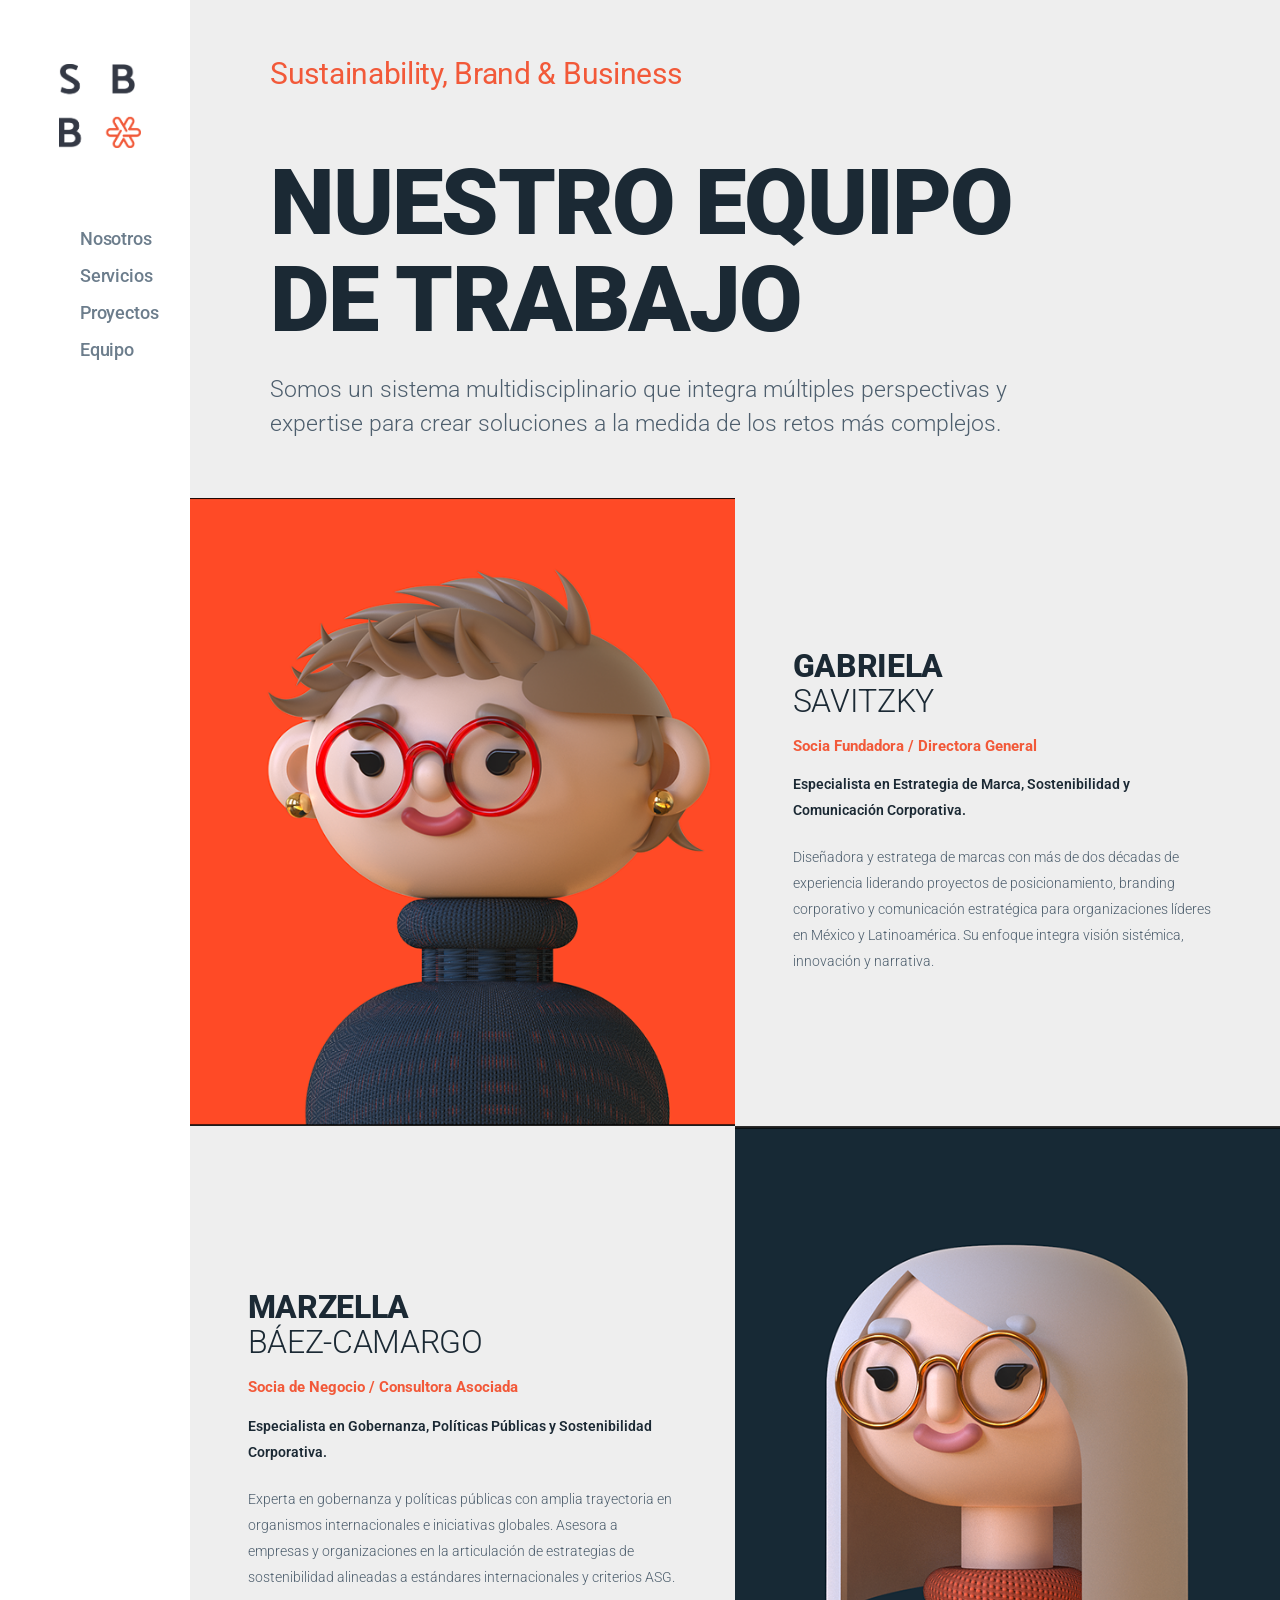
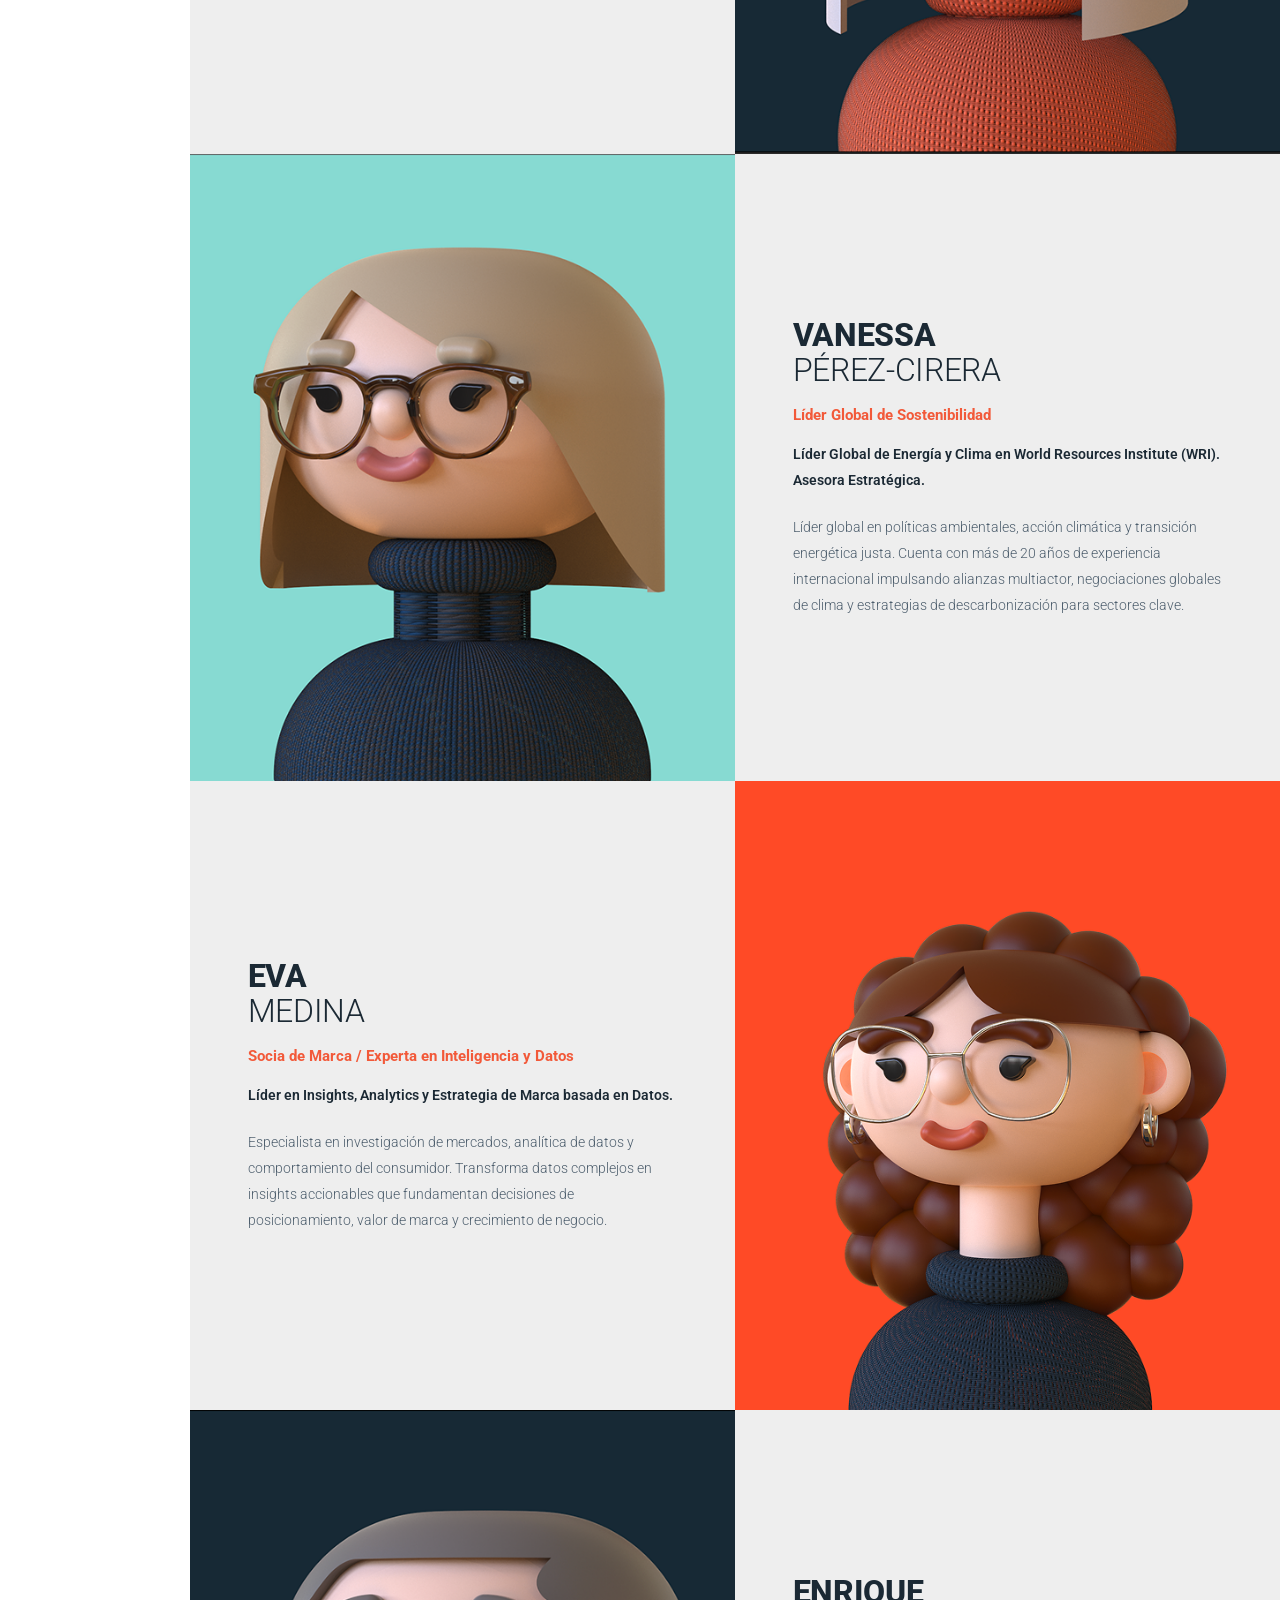
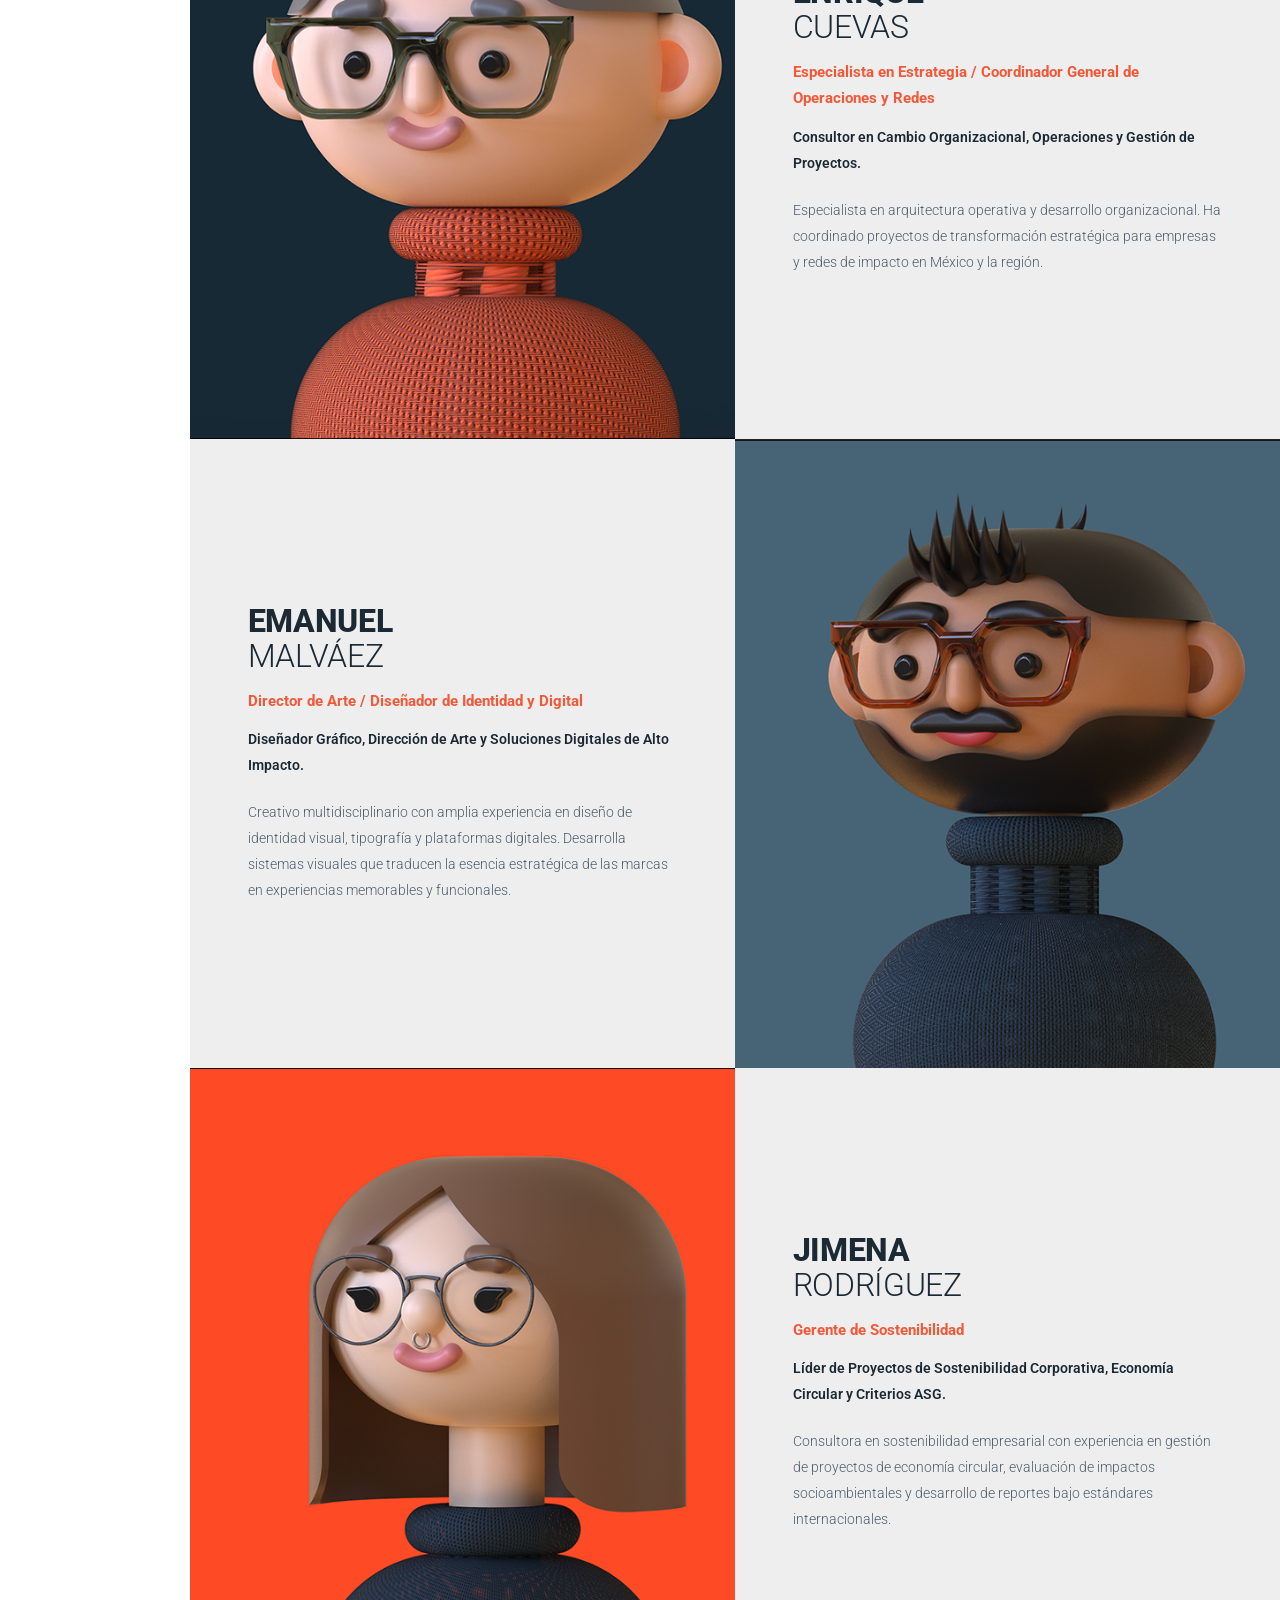
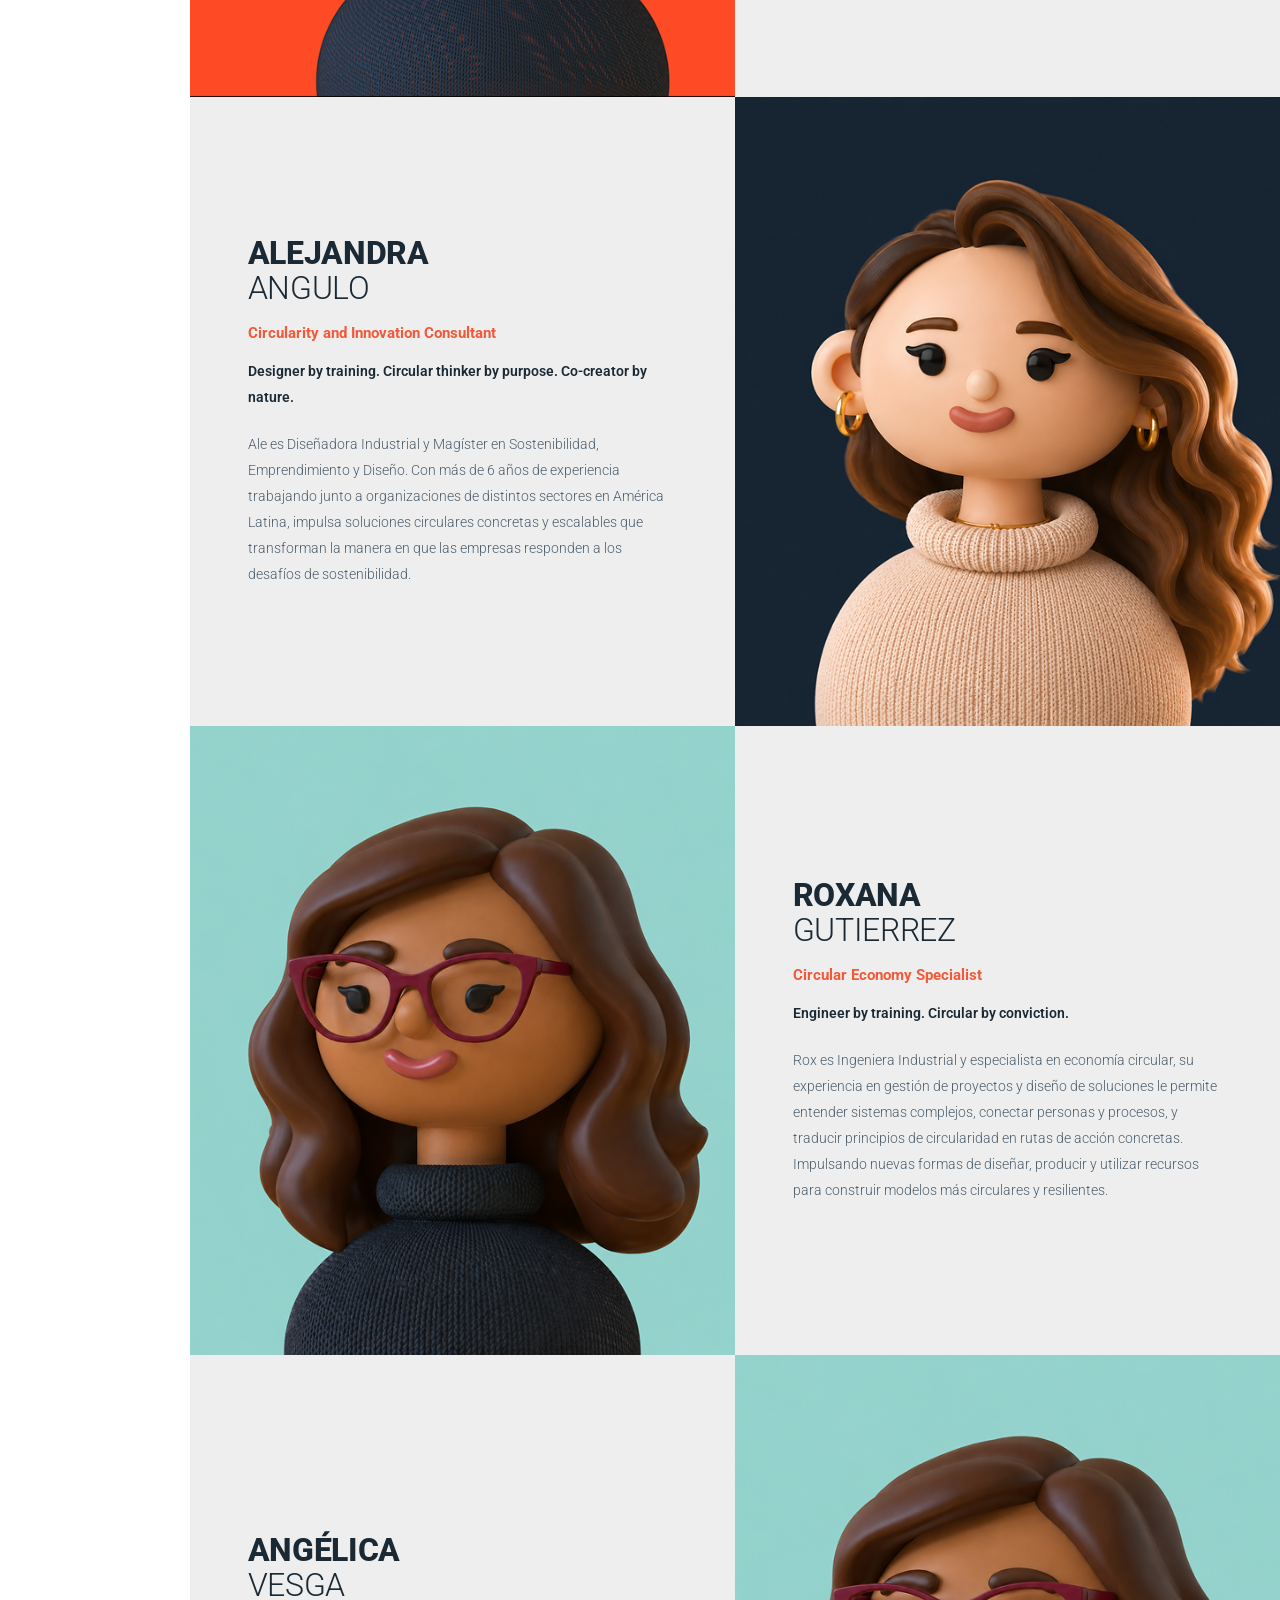
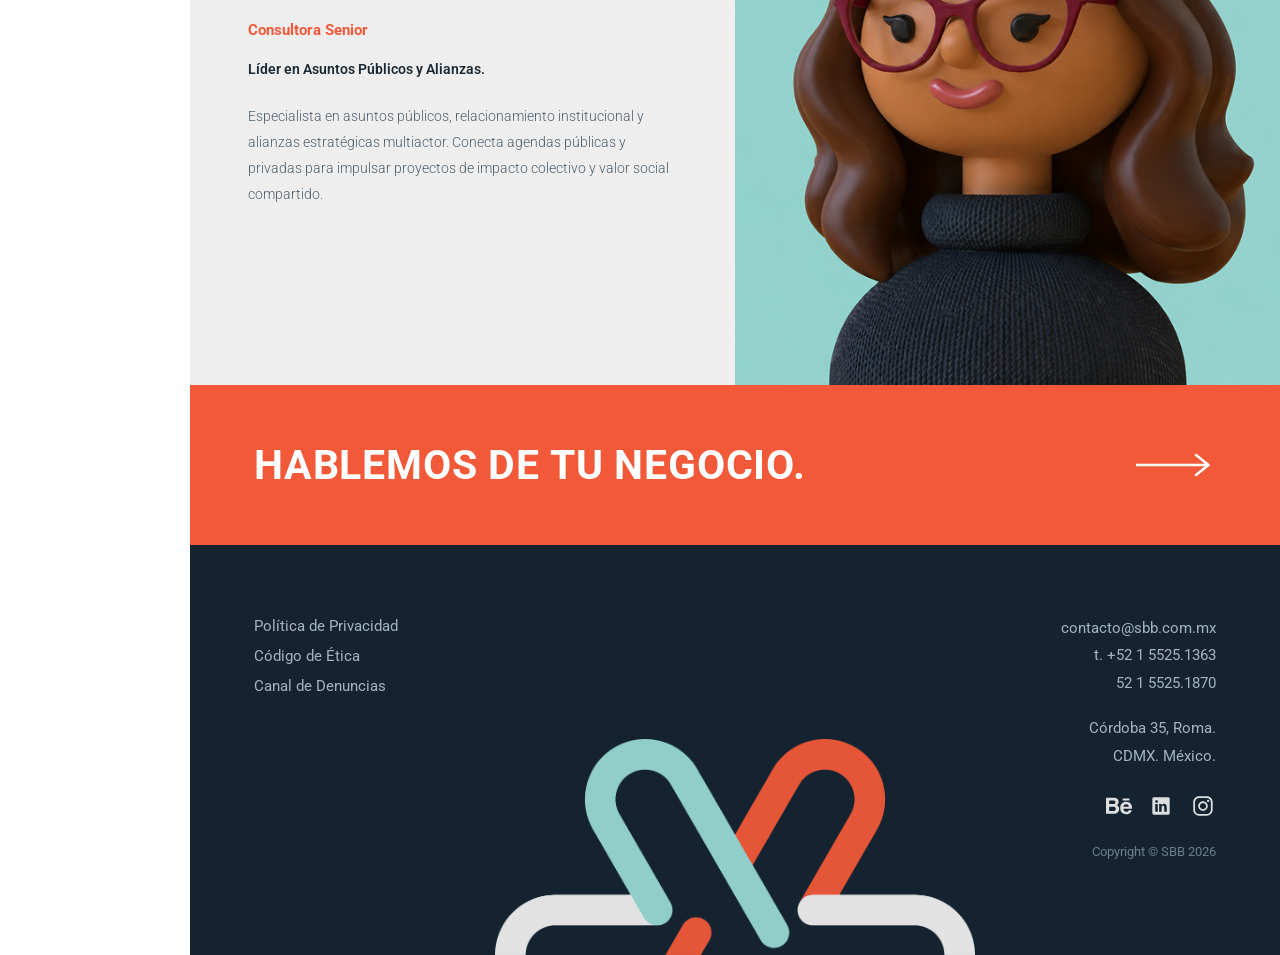
==== commit 1541968a: "Correccion de layout movil en equipo, apellidos en light, altura de 26px y actualizacion de perfiles" ====
--- a/equipo.html
+++ b/equipo.html
@@ -81,7 +81,7 @@
             <img src="assets/04_Equipo/Avatar-Gabriela.png" alt="Gabriela Savitzky" class="equipo-avatar-img" loading="lazy">
           </div>
           <div class="equipo-info-col">
-            <h2 class="equipo-name">GABRIELA<br>SAVITZKY</h2>
+            <h2 class="equipo-name">GABRIELA<br><span class="equipo-surname">SAVITZKY</span></h2>
             <p class="equipo-role">Socia Fundadora / Directora General</p>
             <p class="equipo-subtitle">Especialista en Estrategia de Marca, Sostenibilidad y Comunicación Corporativa.</p>
             <p class="equipo-bio">Diseñadora y estratega de marcas con más de dos décadas de experiencia liderando proyectos de posicionamiento, branding corporativo y comunicación estratégica para organizaciones líderes en México y Latinoamérica. Su enfoque integra visión sistémica, innovación y narrativa.</p>
@@ -94,7 +94,7 @@
             <img src="assets/04_Equipo/Avatar-Marzella.png" alt="Marzella Báez-Camargo" class="equipo-avatar-img" loading="lazy">
           </div>
           <div class="equipo-info-col">
-            <h2 class="equipo-name">MARZELLA<br>BÁEZ-CAMARGO</h2>
+            <h2 class="equipo-name">MARZELLA<br><span class="equipo-surname">BÁEZ-CAMARGO</span></h2>
             <p class="equipo-role">Socia de Negocio / Consultora Asociada</p>
             <p class="equipo-subtitle">Especialista en Gobernanza, Políticas Públicas y Sostenibilidad Corporativa.</p>
             <p class="equipo-bio">Experta en gobernanza y políticas públicas con amplia trayectoria en organismos internacionales e iniciativas globales. Asesora a empresas y organizaciones en la articulación de estrategias de sostenibilidad alineadas a estándares internacionales y criterios ASG.</p>
@@ -107,7 +107,7 @@
             <img src="assets/04_Equipo/Avatar-Vanessa.png" alt="Vanessa Pérez-Cirera" class="equipo-avatar-img" loading="lazy">
           </div>
           <div class="equipo-info-col">
-            <h2 class="equipo-name">VANESSA<br>PÉREZ-CIRERA</h2>
+            <h2 class="equipo-name">VANESSA<br><span class="equipo-surname">PÉREZ-CIRERA</span></h2>
             <p class="equipo-role">Líder Global de Sostenibilidad</p>
             <p class="equipo-subtitle">Líder Global de Energía y Clima en World Resources Institute (WRI). Asesora Estratégica.</p>
             <p class="equipo-bio">Líder global en políticas ambientales, acción climática y transición energética justa. Cuenta con más de 20 años de experiencia internacional impulsando alianzas multiactor, negociaciones globales de clima y estrategias de descarbonización para sectores clave.</p>
@@ -120,7 +120,7 @@
             <img src="assets/04_Equipo/Avatar-Eva.png" alt="Eva Medina" class="equipo-avatar-img" loading="lazy">
           </div>
           <div class="equipo-info-col">
-            <h2 class="equipo-name">EVA<br>MEDINA</h2>
+            <h2 class="equipo-name">EVA<br><span class="equipo-surname">MEDINA</span></h2>
             <p class="equipo-role">Socia de Marca / Experta en Inteligencia y Datos</p>
             <p class="equipo-subtitle">Líder en Insights, Analytics y Estrategia de Marca basada en Datos.</p>
             <p class="equipo-bio">Especialista en investigación de mercados, analítica de datos y comportamiento del consumidor. Transforma datos complejos en insights accionables que fundamentan decisiones de posicionamiento, valor de marca y crecimiento de negocio.</p>
@@ -133,7 +133,7 @@
             <img src="assets/04_Equipo/Avatar-Enrique.png" alt="Enrique Cuevas" class="equipo-avatar-img" loading="lazy">
           </div>
           <div class="equipo-info-col">
-            <h2 class="equipo-name">ENRIQUE<br>CUEVAS</h2>
+            <h2 class="equipo-name">ENRIQUE<br><span class="equipo-surname">CUEVAS</span></h2>
             <p class="equipo-role">Especialista en Estrategia / Coordinador General de Operaciones y Redes</p>
             <p class="equipo-subtitle">Consultor en Cambio Organizacional, Operaciones y Gestión de Proyectos.</p>
             <p class="equipo-bio">Especialista en arquitectura operativa y desarrollo organizacional. Ha coordinado proyectos de transformación estratégica para empresas y redes de impacto en México y la región.</p>
@@ -146,7 +146,7 @@
             <img src="assets/04_Equipo/Avatar-Emanuel.png" alt="Emanuel Malváez" class="equipo-avatar-img" loading="lazy">
           </div>
           <div class="equipo-info-col">
-            <h2 class="equipo-name">EMANUEL<br>MALVÁEZ</h2>
+            <h2 class="equipo-name">EMANUEL<br><span class="equipo-surname">MALVÁEZ</span></h2>
             <p class="equipo-role">Director de Arte / Diseñador de Identidad y Digital</p>
             <p class="equipo-subtitle">Diseñador Gráfico, Dirección de Arte y Soluciones Digitales de Alto Impacto.</p>
             <p class="equipo-bio">Creativo multidisciplinario con amplia experiencia en diseño de identidad visual, tipografía y plataformas digitales. Desarrolla sistemas visuales que traducen la esencia estratégica de las marcas en experiencias memorables y funcionales.</p>
@@ -159,7 +159,7 @@
             <img src="assets/04_Equipo/Avatar-Jimena.png" alt="Jimena Rodríguez" class="equipo-avatar-img" loading="lazy">
           </div>
           <div class="equipo-info-col">
-            <h2 class="equipo-name">JIMENA<br>RODRÍGUEZ</h2>
+            <h2 class="equipo-name">JIMENA<br><span class="equipo-surname">RODRÍGUEZ</span></h2>
             <p class="equipo-role">Gerente de Sostenibilidad</p>
             <p class="equipo-subtitle">Líder de Proyectos de Sostenibilidad Corporativa, Economía Circular y Criterios ASG.</p>
             <p class="equipo-bio">Consultora en sostenibilidad empresarial con experiencia en gestión de proyectos de economía circular, evaluación de impactos socioambientales y desarrollo de reportes bajo estándares internacionales.</p>
@@ -172,10 +172,10 @@
             <img src="assets/04_Equipo/Avatar-Alejandra.png" alt="Alejandra Angulo" class="equipo-avatar-img" loading="lazy">
           </div>
           <div class="equipo-info-col">
-            <h2 class="equipo-name">ALEJANDRA<br>ANGULO</h2>
-            <p class="equipo-role">Coordinadora de Comunicación y Redes</p>
-            <p class="equipo-subtitle">Especialista en Medios, Relaciones Públicas y Comunicación Digital.</p>
-            <p class="equipo-bio">Comunicóloga y estratega de medios con experiencia en relaciones públicas corporativas, gestión de crisis y estrategias de comunicación digital. Desarrolla narrativas que amplifican la voz de las organizaciones y conectan con audiencias clave.</p>
+            <h2 class="equipo-name">ALEJANDRA<br><span class="equipo-surname">ANGULO</span></h2>
+            <p class="equipo-role">Circularity and Innovation Consultant</p>
+            <p class="equipo-subtitle">Designer by training. Circular thinker by purpose. Co-creator by nature.</p>
+            <p class="equipo-bio">Ale es Diseñadora Industrial y Magíster en Sostenibilidad, Emprendimiento y Diseño. Con más de 6 años de experiencia trabajando junto a organizaciones de distintos sectores en América Latina, impulsa soluciones circulares concretas y escalables que transforman la manera en que las empresas responden a los desafíos de sostenibilidad.</p>
           </div>
         </article>
 
@@ -185,10 +185,10 @@
             <img src="assets/04_Equipo/Avatar-Roxana.png" alt="Roxana Gutiérrez" class="equipo-avatar-img" loading="lazy">
           </div>
           <div class="equipo-info-col">
-            <h2 class="equipo-name">ROXANA<br>GUTIÉRREZ</h2>
-            <p class="equipo-role">Diseño Creativo y Ejecutivo</p>
-            <p class="equipo-subtitle">Diseñadora Gráfica, Branding y Diseño Editorial.</p>
-            <p class="equipo-bio">Diseñadora gráfica enfocada en desarrollo de identidades de marca, diseño editorial y comunicación visual. Aporta rigor tipográfico y sensibilidad estética a cada punto de contacto de la marca con sus audiencias.</p>
+            <h2 class="equipo-name">ROXANA<br><span class="equipo-surname">GUTIERREZ</span></h2>
+            <p class="equipo-role">Circular Economy Specialist</p>
+            <p class="equipo-subtitle">Engineer by training. Circular by conviction.</p>
+            <p class="equipo-bio">Rox es Ingeniera Industrial y especialista en economía circular, su experiencia en gestión de proyectos y diseño de soluciones le permite entender sistemas complejos, conectar personas y procesos, y traducir principios de circularidad en rutas de acción concretas. Impulsando nuevas formas de diseñar, producir y utilizar recursos para construir modelos más circulares y resilientes.</p>
           </div>
         </article>
 
@@ -198,7 +198,7 @@
             <img src="assets/04_Equipo/Avatar-Angelica.png" alt="Angélica Vesga" class="equipo-avatar-img" loading="lazy">
           </div>
           <div class="equipo-info-col">
-            <h2 class="equipo-name">ANGÉLICA<br>VESGA</h2>
+            <h2 class="equipo-name">ANGÉLICA<br><span class="equipo-surname">VESGA</span></h2>
             <p class="equipo-role">Consultora Senior</p>
             <p class="equipo-subtitle">Líder en Asuntos Públicos y Alianzas.</p>
             <p class="equipo-bio">Especialista en asuntos públicos, relacionamiento institucional y alianzas estratégicas multiactor. Conecta agendas públicas y privadas para impulsar proyectos de impacto colectivo y valor social compartido.</p>
--- a/css/styles.css
+++ b/css/styles.css
@@ -8,8 +8,8 @@
   /* Color Palette */
   --color-bg: #FFFFFF;
   --color-sidebar: #FFFFFF;
-  --color-terracotta: #D94627;
-  --color-terracotta-hover: #F25939;
+  --color-terracotta: #F25939;
+  --color-terracotta-hover: #D94627;
   --color-mint-bar: #98D8D2;
   --color-slate-section: #465B6E;
   --color-text-main: #1B2934;
@@ -131,14 +131,15 @@
   white-space: nowrap;
 }
 
-.sidebar .nav-item a:hover {
-  color: var(--color-text-main);
+.sidebar .nav-item.active a {
+  color: var(--color-terracotta);
+  font-weight: 700;
+}
+
+.sidebar .nav-item a:hover,
+.sidebar .nav-item.active a:hover {
+  color: var(--color-terracotta);
   transform: translateX(-3px);
-}
-
-.sidebar .nav-item.active a {
-  color: var(--color-text-main);
-  font-weight: 700;
 }
 
 /* Mobile Header Bar (Hidden on Desktop) */
@@ -395,6 +396,13 @@
   filter: drop-shadow(0 15px 30px rgba(0, 0, 0, 0.03));
 }
 
+/* Crece un 20% (de 800px a 960px) en Desktop y Tablets */
+@media (min-width: 601px) {
+  .sistema-diagram-img {
+    max-width: 1200px;
+  }
+}
+
 .sistema-diagram-wrapper:hover .sistema-diagram-img {
   transform: scale(1.015);
 }
@@ -407,7 +415,7 @@
 }
 
 .transformacion-section {
-  padding: 3rem var(--content-padding-x) 5.5rem var(--content-padding-x);
+  padding: 3rem 160px 5.5rem 160px;
   background-color: var(--color-slate-section);
 }
 
@@ -490,6 +498,7 @@
   justify-content: space-between;
   align-items: center;
   padding: 3.5rem var(--content-padding-x);
+  background-color: var(--color-terracotta);
   color: #FFFFFF;
   text-decoration: none;
   cursor: pointer;
@@ -876,6 +885,11 @@
     font-weight: 600;
     color: var(--color-text-main);
     display: block;
+    transition: color var(--transition-fast);
+  }
+
+  .mobile-nav-drawer .mobile-nav-link:hover {
+    color: var(--color-terracotta);
   }
 
   .mobile-nav-drawer .nav-item.active .mobile-nav-link {
@@ -949,6 +963,11 @@
   .transformacion-cards-grid {
     grid-template-columns: 1fr;
     gap: 2rem;
+  }
+
+  .transformacion-section {
+    padding-left: var(--content-padding-x);
+    padding-right: var(--content-padding-x);
   }
 
   .footer-grid {
@@ -1612,10 +1631,15 @@
   margin-bottom: 0.85rem;
 }
 
+.equipo-surname {
+  font-weight: 300;
+}
+
 .equipo-role {
   font-size: clamp(0.95rem, 1.1vw, 1.1rem);
   font-weight: 700;
-  line-height: 1.35;
+  line-height: 26px;
+  min-height: 26px;
   color: var(--color-terracotta);
   margin-bottom: 0.85rem;
 }
@@ -1623,7 +1647,8 @@
 .equipo-subtitle {
   font-size: clamp(0.9rem, 1vw, 1rem);
   font-weight: 600;
-  line-height: 1.4;
+  line-height: 26px;
+  min-height: 26px;
   color: var(--color-text-main);
   margin-bottom: 1.25rem;
 }
@@ -1631,7 +1656,8 @@
 .equipo-bio {
   font-size: clamp(0.85rem, 0.95vw, 0.98rem);
   font-weight: 300;
-  line-height: 1.6;
+  line-height: 26px;
+  min-height: 26px;
   color: var(--color-text-subtle);
   max-width: 560px;
 }
@@ -1654,6 +1680,7 @@
   .equipo-row.equipo-row-reverse {
     display: flex;
     flex-direction: column;
+    height: auto;
     min-height: auto;
   }
 
@@ -1667,12 +1694,18 @@
 
   .equipo-avatar-col {
     width: 100%;
+    height: auto;
+    min-height: auto;
+    flex: 0 0 auto;
     aspect-ratio: 1 / 1;
     max-height: 480px;
   }
 
   .equipo-info-col {
     width: 100%;
+    height: auto;
+    min-height: auto;
+    flex: 1 0 auto;
     padding: 3rem var(--content-padding-x) 4rem var(--content-padding-x);
   }
 }
@@ -1692,24 +1725,37 @@
   }
 
   .equipo-avatar-col {
+    height: auto;
+    min-height: auto;
     aspect-ratio: 1 / 1;
     max-height: 360px;
   }
 
+  .equipo-info-col {
+    height: auto;
+    min-height: auto;
+  }
+
   .equipo-name {
     font-size: 1.65rem;
   }
 
   .equipo-role {
     font-size: 0.98rem;
+    line-height: 1.35;
+    min-height: auto;
   }
 
   .equipo-subtitle {
     font-size: 0.92rem;
+    line-height: 1.4;
+    min-height: auto;
   }
 
   .equipo-bio {
     font-size: 0.88rem;
+    line-height: 1.6;
+    min-height: auto;
   }
 }
 
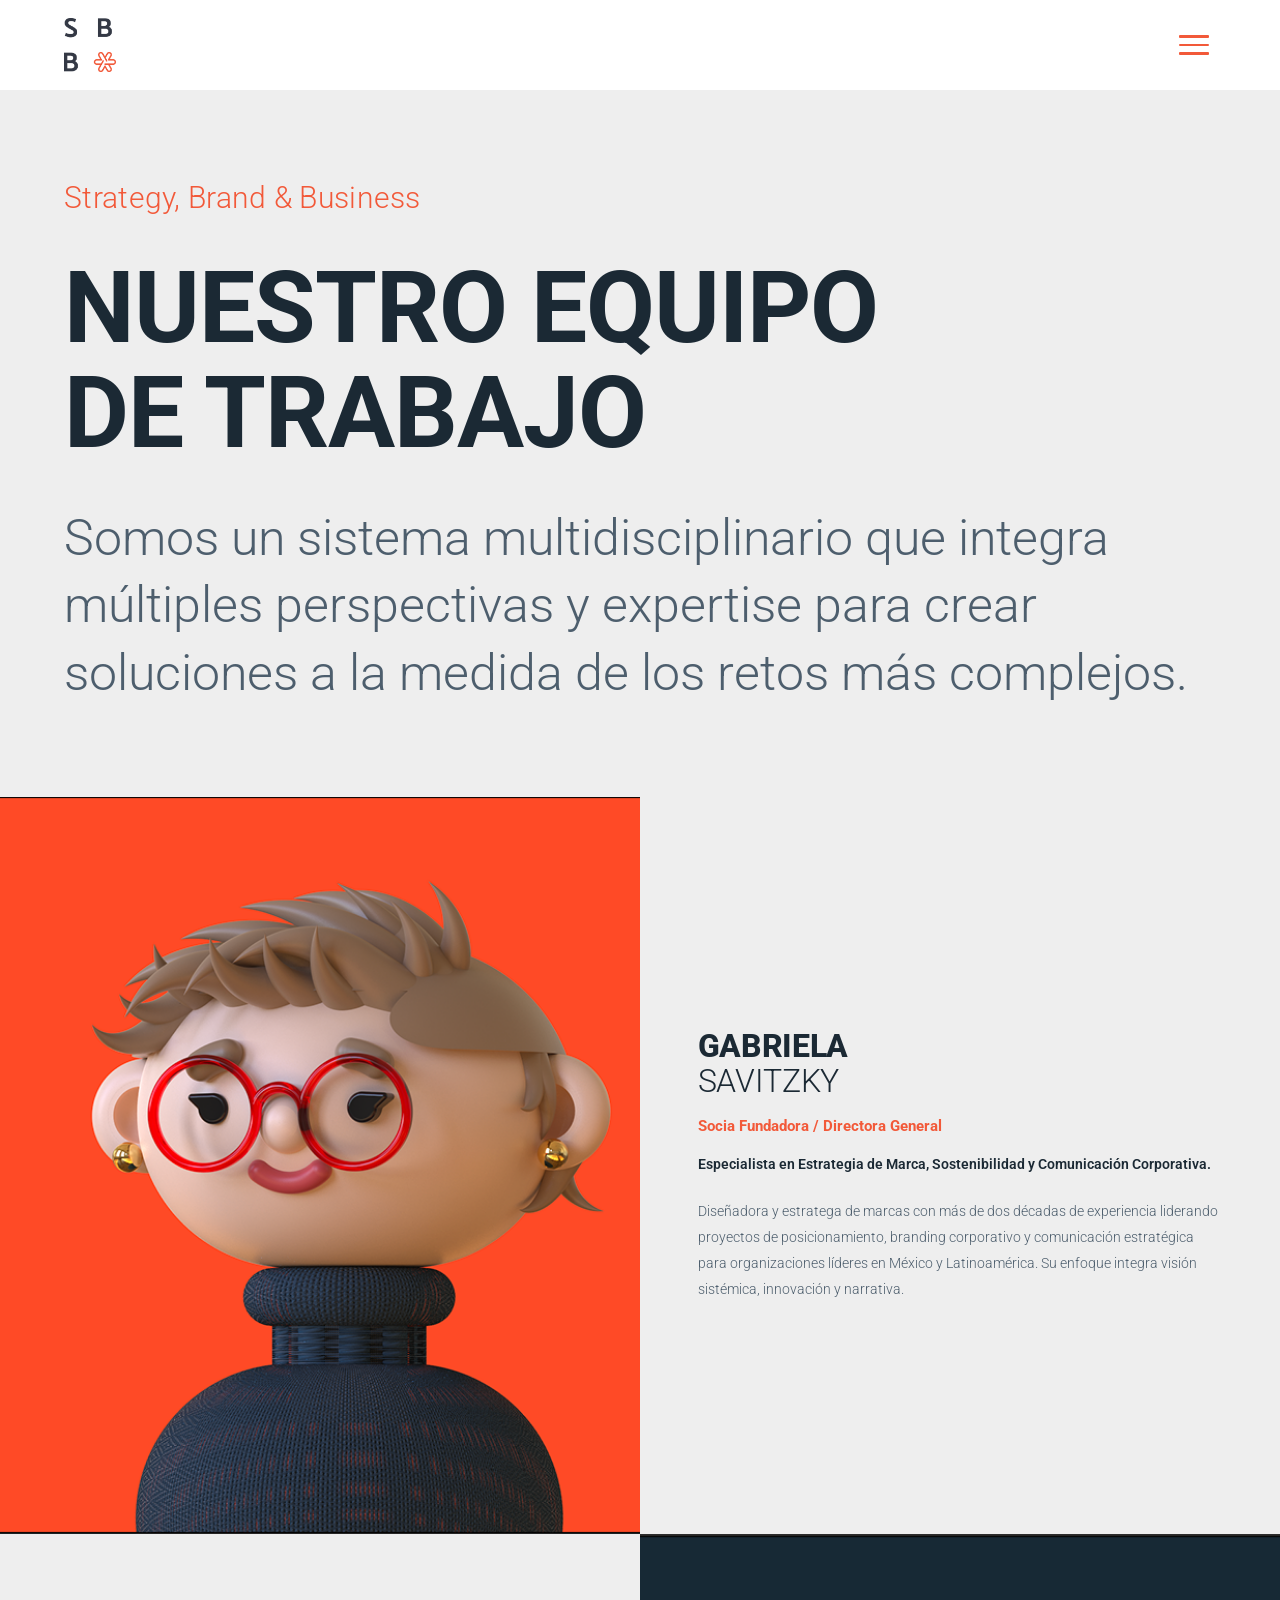
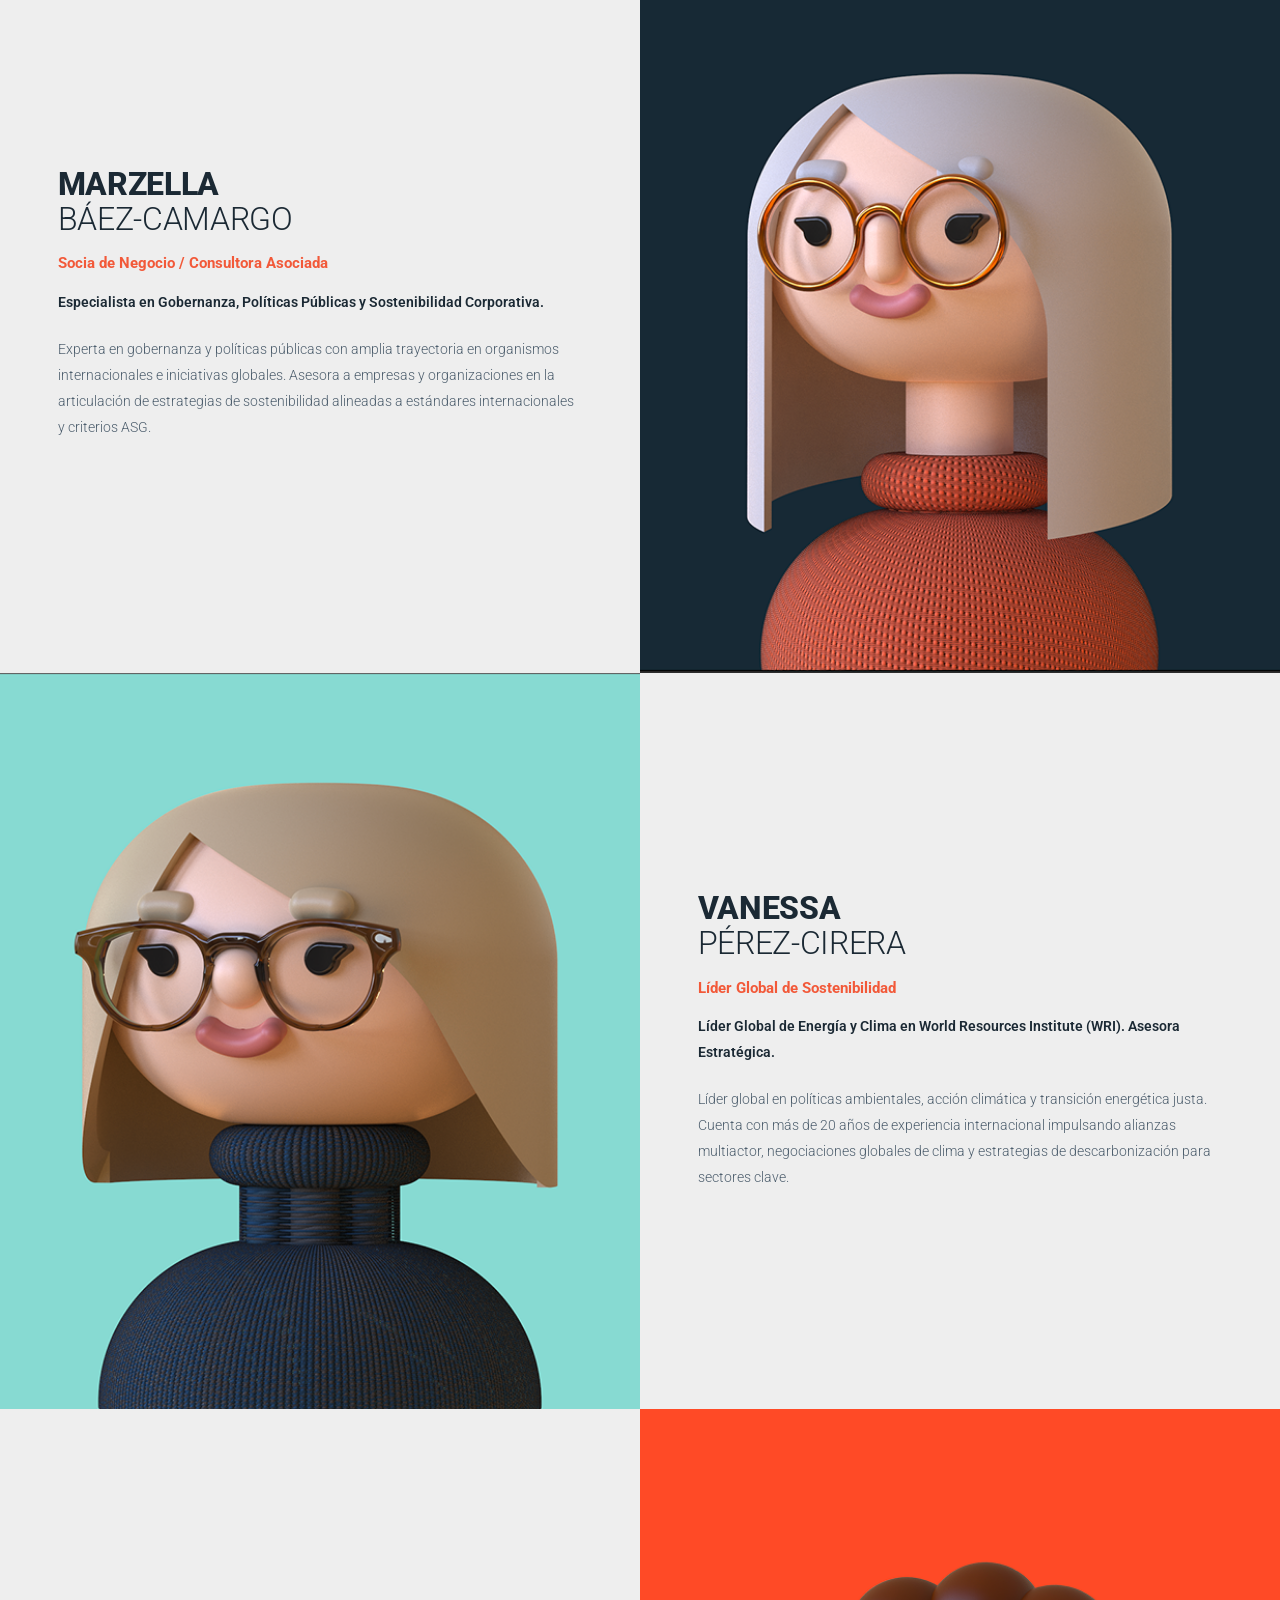
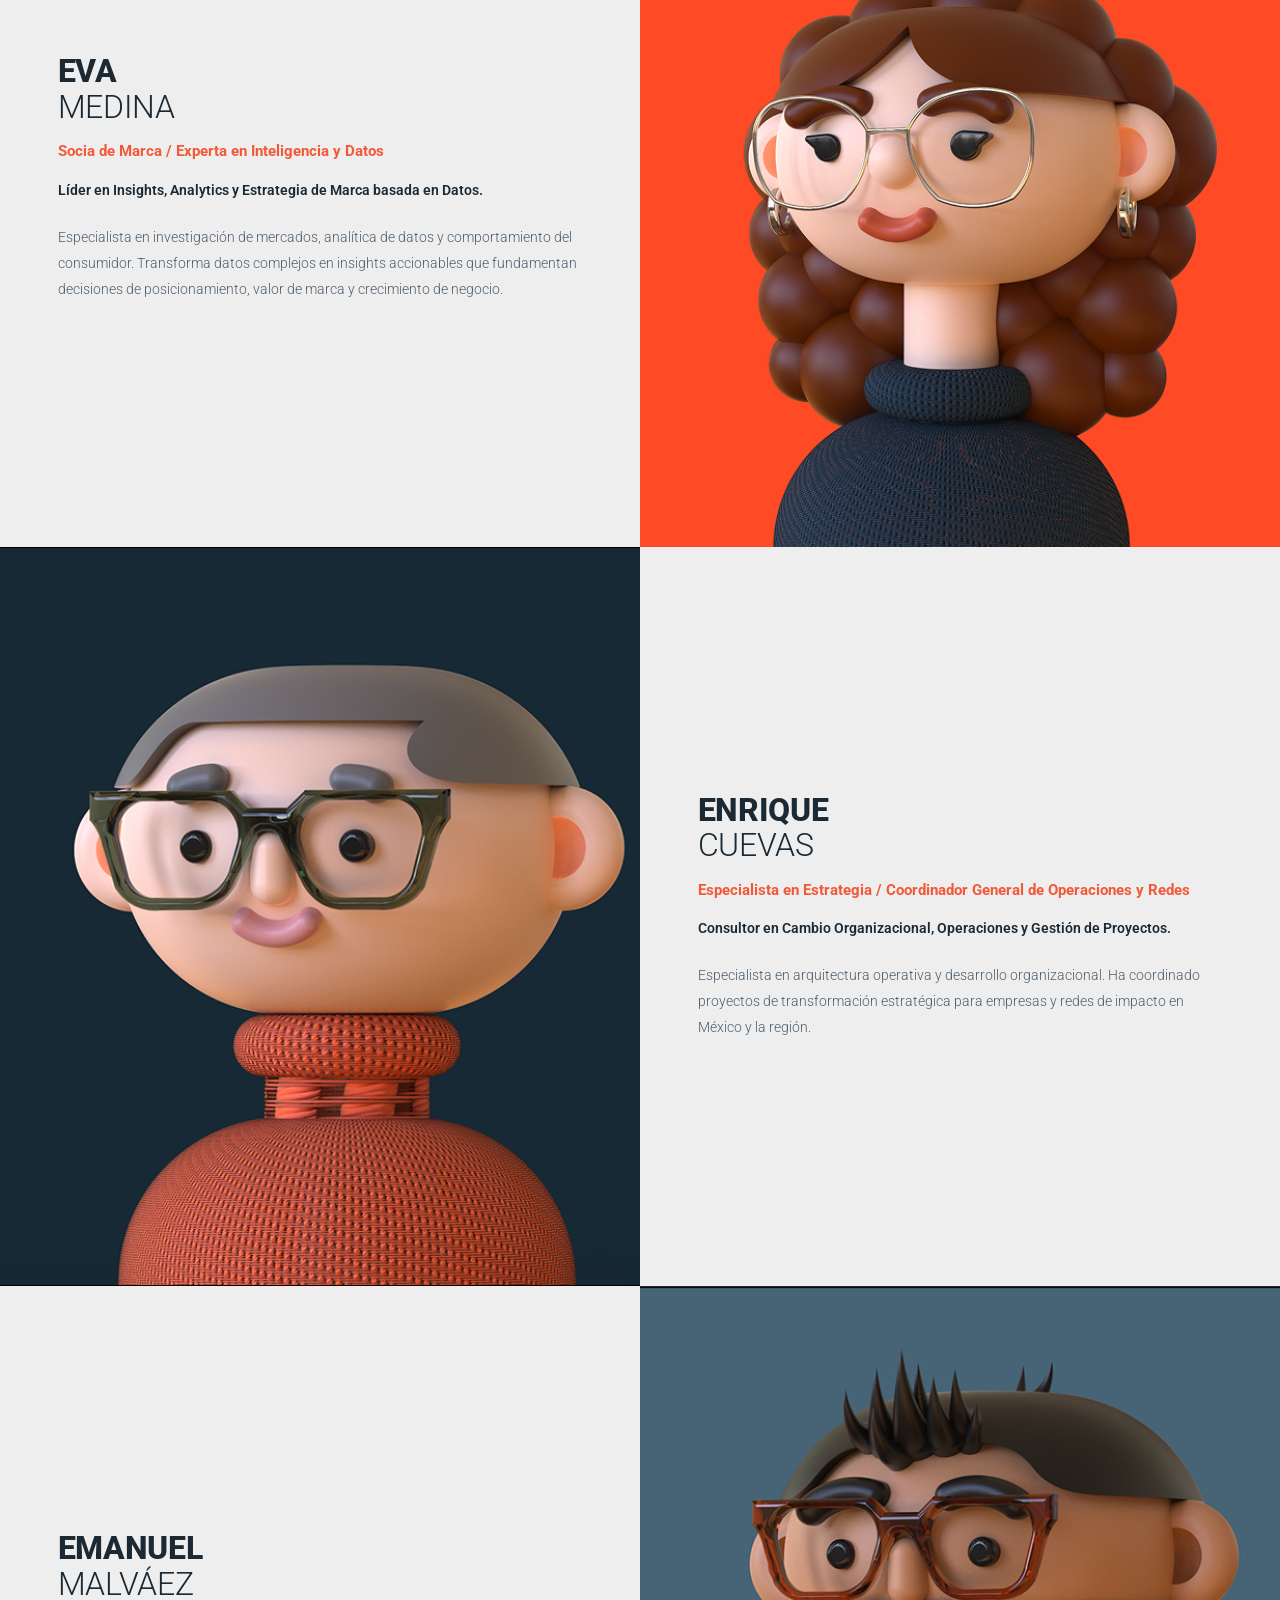
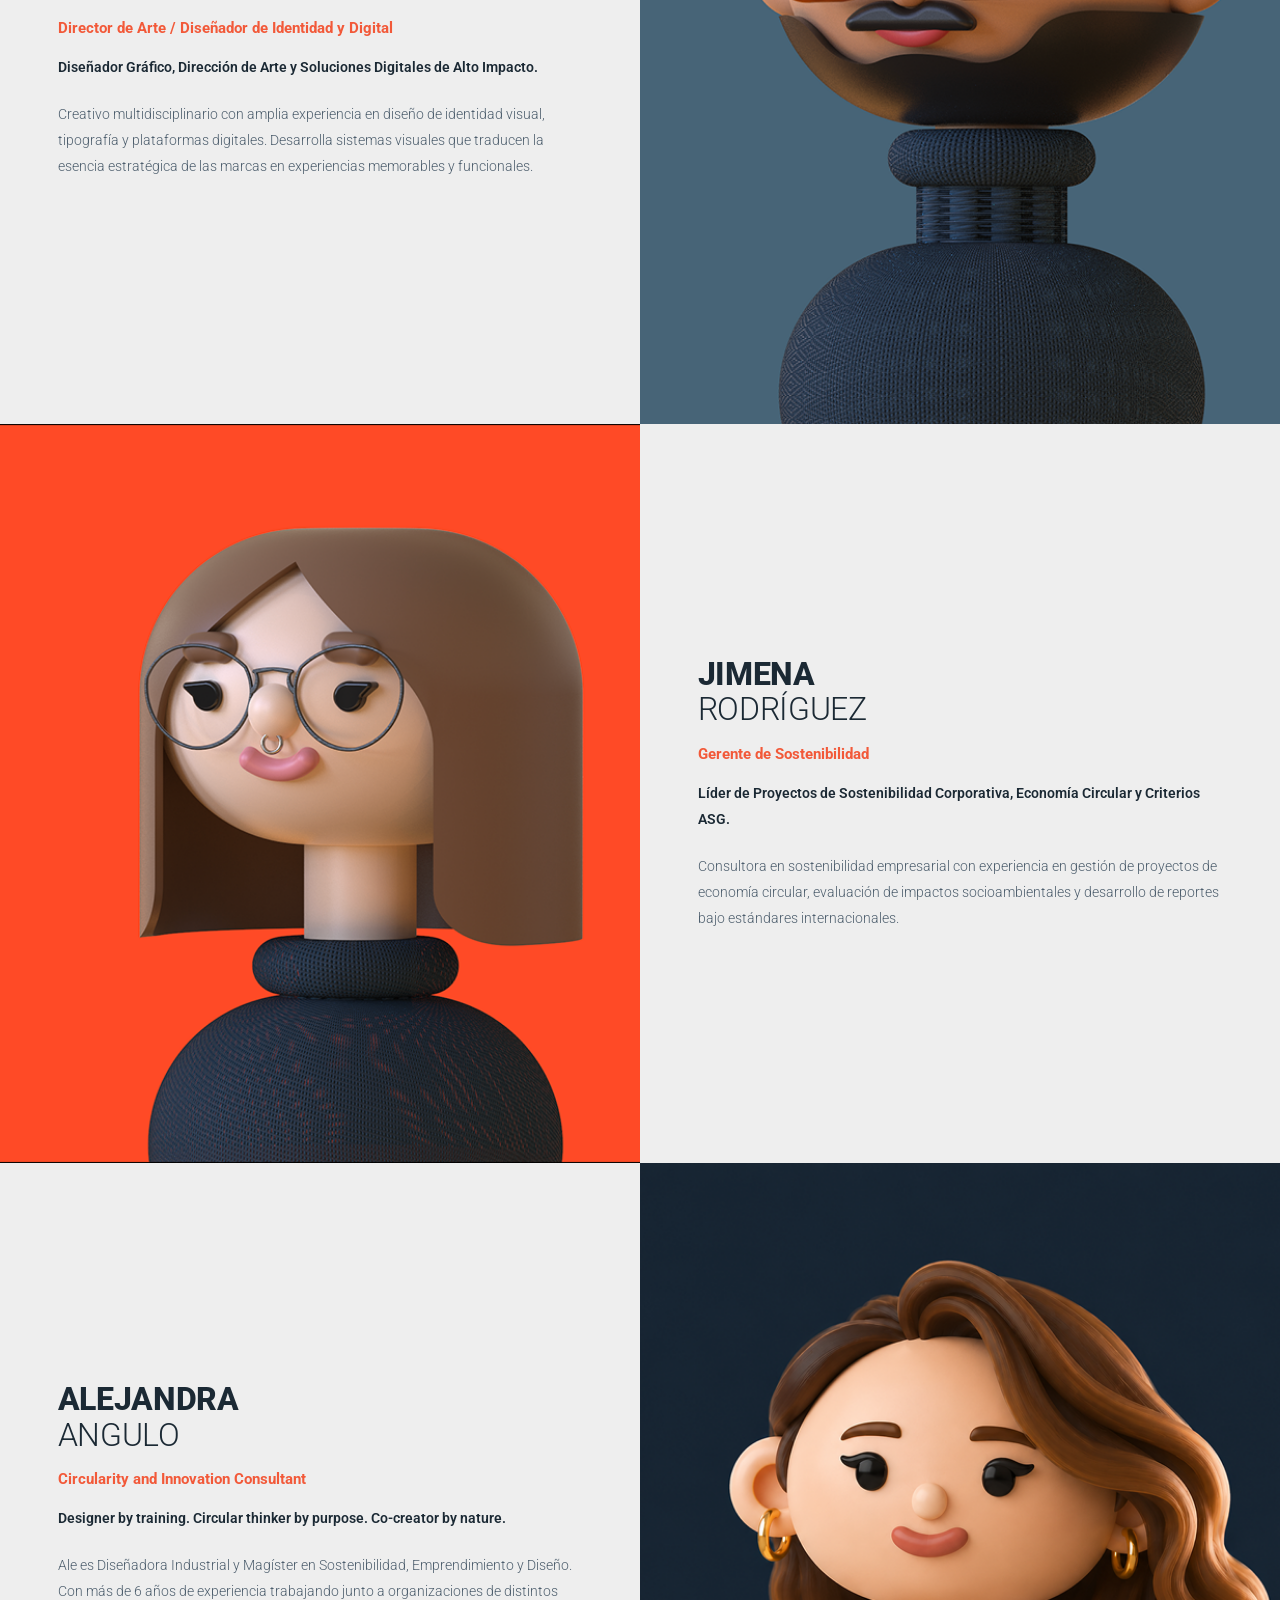
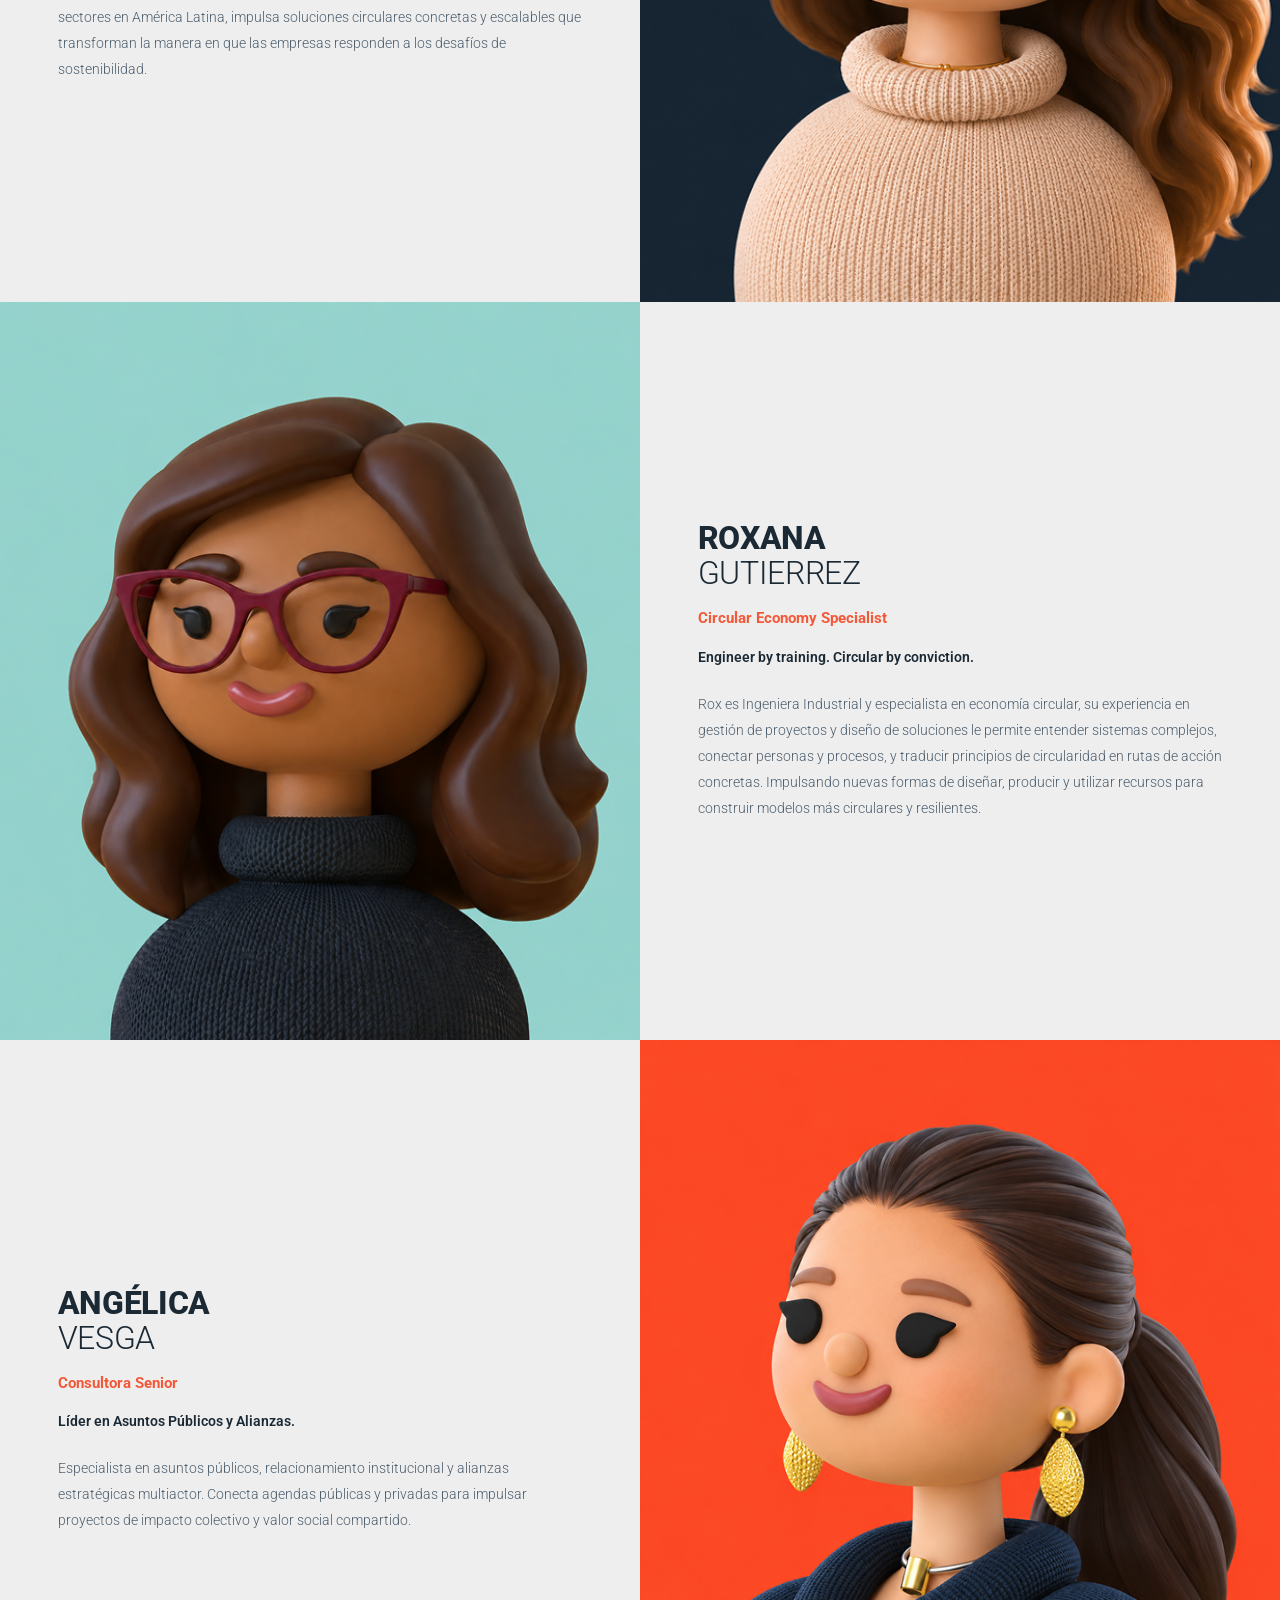
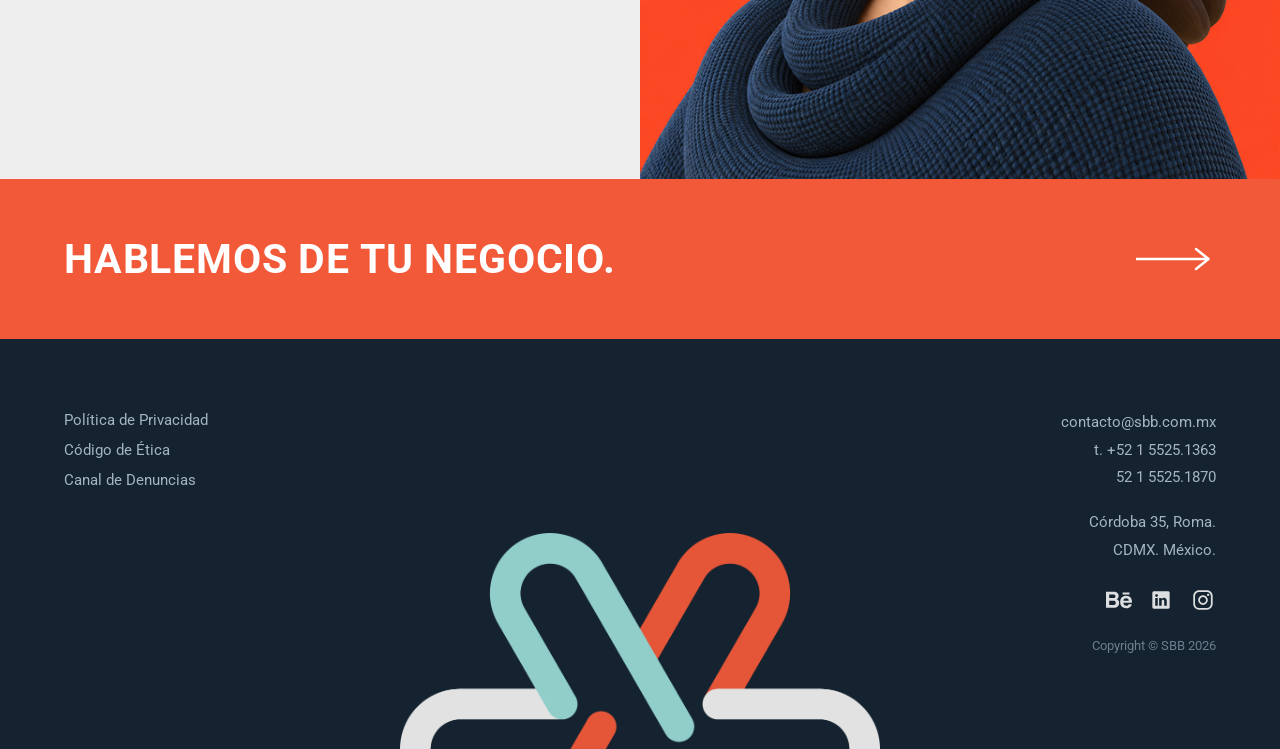
==== commit 8192217f: "Ajustes de arquitectura, paginas de inicio, servicios, proyectos, programación de nuevas paginas sus" ====
--- a/equipo.html
+++ b/equipo.html
@@ -17,7 +17,7 @@
 <body class="equipo-page">
   <div class="app-container">
 
-    <!-- Mobile Header Bar (Visible on mobile/tablet) -->
+    <!-- Top Header Bar (All Viewports) -->
     <header class="mobile-header">
       <a href="index.html" class="brand-logo" aria-label="Inicio SBB">
         <img src="assets/00_Branding/SBB-2026-logo.png" alt="SBB Logo">
@@ -29,31 +29,16 @@
       </button>
     </header>
 
-    <!-- Mobile Navigation Drawer -->
-    <nav class="mobile-nav-drawer" id="mobileNavDrawer" aria-label="Navegación móvil">
+    <!-- Navigation Drawer (Deploys via Hamburger Icon) -->
+    <nav class="mobile-nav-drawer" id="mobileNavDrawer" aria-label="Navegación principal">
       <ul class="nav-menu">
-        <li class="nav-item"><a href="index.html" class="mobile-nav-link">Inicio</a></li>
         <li class="nav-item"><a href="index.html#hero" class="mobile-nav-link">Nosotros</a></li>
         <li class="nav-item"><a href="servicios.html" class="mobile-nav-link">Servicios</a></li>
         <li class="nav-item"><a href="proyectos.html" class="mobile-nav-link">Proyectos</a></li>
         <li class="nav-item active"><a href="equipo.html" class="mobile-nav-link">Equipo</a></li>
+        <li class="nav-item"><a href="sustentabilidad.html" class="mobile-nav-link">Sustentabilidad</a></li>
       </ul>
     </nav>
-
-    <!-- Desktop Sidebar Navigation -->
-    <aside class="sidebar" aria-label="Navegación principal">
-      <a href="index.html" class="brand-logo" aria-label="Inicio SBB">
-        <img src="assets/00_Branding/SBB-2026-logo.png" alt="SBB Logo">
-      </a>
-      <nav>
-        <ul class="nav-menu">
-          <li class="nav-item"><a href="index.html#hero">Nosotros</a></li>
-          <li class="nav-item"><a href="servicios.html">Servicios</a></li>
-          <li class="nav-item"><a href="proyectos.html">Proyectos</a></li>
-          <li class="nav-item active"><a href="equipo.html">Equipo</a></li>
-        </ul>
-      </nav>
-    </aside>
 
     <!-- Main Content Stream -->
     <main class="main-content">
@@ -61,7 +46,7 @@
       <!-- Section 1: Hero Header -->
       <section class="equipo-hero-section" id="hero">
         <div class="equipo-hero-header">
-          <p class="hero-tagline reveal-on-scroll">Sustainability, Brand &amp; Business</p>
+          <p class="hero-tagline reveal-on-scroll">Strategy, Brand &amp; Business</p>
           <h1 class="equipo-hero-title reveal-on-scroll delay-1">
             NUESTRO EQUIPO<br>
             DE TRABAJO
--- a/css/styles.css
+++ b/css/styles.css
@@ -24,9 +24,12 @@
   --font-primary: 'Roboto', -apple-system, BlinkMacSystemFont, 'Segoe UI', sans-serif;
 
   /* Layout Dimensions */
-  --sidebar-width: 120px;
-  --container-max: 1280px;
+  --sidebar-width: 0px;
+  --header-height: 90px;
+  --container-max: 1440px;
+  --text-block-max: 1200px;
   --content-padding-x: clamp(2.5rem, 5vw, 5rem);
+  --body-padding-x: clamp(2rem, 5vw, 5rem);
   --transition-fast: 0.25s cubic-bezier(0.16, 1, 0.3, 1);
   --transition-smooth: 0.4s cubic-bezier(0.16, 1, 0.3, 1);
 }
@@ -66,126 +69,70 @@
 }
 
 /* ==========================================================================
-   Sidebar Navigation (Desktop)
+   Sidebar Navigation (Hidden - Replaced by Top Header Bar)
    ========================================================================== */
 .sidebar {
-  width: var(--sidebar-width);
-  max-width: var(--sidebar-width);
-  position: fixed;
-  top: 0;
-  left: 0;
-  bottom: 0;
-  background-color: #FFFFFF;
-  padding: 4rem 0;
-  padding-left: 5rem;
-  display: flex;
-  flex-direction: column;
-  z-index: 100;
-  border-right: none;
-}
-
-.sidebar .brand-logo {
-  margin-bottom: 5rem;
-  display: flex;
-  justify-content: center;
-  align-items: center;
-  width: 100%;
-}
-
-.sidebar .brand-logo img {
-  width: 82px;
-  height: auto;
-  display: block;
-  transition: transform var(--transition-fast);
-}
-
-.sidebar .brand-logo:hover img {
-  transform: scale(1.03);
-}
-
-.sidebar .nav-menu {
-  list-style: none;
-  display: flex;
-  flex-direction: column;
-  gap: 1rem;
-  align-items: flex-end;
-  text-align: right;
-  width: 100%;
-  padding-right: 0;
-}
-
-.sidebar .nav-item {
-  width: 100%;
-  text-align: right;
-}
-
-.sidebar .nav-item a {
-  text-decoration: none;
-  color: #6C7D8C;
-  font-size: 1.14rem;
-  font-weight: 500;
-  letter-spacing: -0.01em;
-  transition: color var(--transition-fast), transform var(--transition-fast);
-  display: inline-block;
-  position: relative;
-  white-space: nowrap;
-}
-
-.sidebar .nav-item.active a {
-  color: var(--color-terracotta);
-  font-weight: 700;
-}
-
-.sidebar .nav-item a:hover,
-.sidebar .nav-item.active a:hover {
-  color: var(--color-terracotta);
-  transform: translateX(-3px);
-}
-
-/* Mobile Header Bar (Hidden on Desktop) */
+  display: none !important;
+}
+
+/* ==========================================================================
+   Top Header Bar & Hamburger Navigation Drawer (All Viewports)
+   ========================================================================== */
 .mobile-header {
-  display: none;
+  display: flex;
   position: fixed;
   top: 0;
   left: 0;
   right: 0;
-  height: 70px;
-  background-color: rgba(255, 255, 255, 0.96);
-  backdrop-filter: blur(10px);
+  height: var(--header-height);
+  background-color: #FFFFFF;
   z-index: 1000;
-  padding: 0 1.5rem;
+  padding: 0 max(var(--content-padding-x), calc((100% - var(--container-max)) / 2 + var(--content-padding-x)));
   align-items: center;
   justify-content: space-between;
-  border-bottom: 1px solid rgba(0, 0, 0, 0.08);
+}
+
+.mobile-header .brand-logo {
+  display: flex;
+  align-items: center;
 }
 
 .mobile-header .brand-logo img {
-  width: 50px;
+  width: 52px;
+  height: auto;
   margin-bottom: 0;
+  display: block;
+  transition: transform var(--transition-fast);
+}
+
+.mobile-header .brand-logo:hover img {
+  transform: scale(1.03);
 }
 
 .mobile-menu-toggle {
   background: none;
   border: none;
   cursor: pointer;
-  width: 40px;
-  height: 40px;
+  width: 44px;
+  height: 44px;
   display: flex;
   flex-direction: column;
   justify-content: center;
   align-items: center;
-  gap: 5px;
+  gap: 6px;
+  padding: 0;
 }
 
 .mobile-menu-toggle span {
-  width: 24px;
-  height: 2px;
-  background-color: var(--color-text-main);
+  width: 30px;
+  height: 2.5px;
+  background-color: var(--color-terracotta);
+  border-radius: 1px;
   transition: transform 0.3s ease, opacity 0.3s ease;
 }
 
 .mobile-menu-toggle.is-active span:nth-child(1) {
-  transform: translateY(7px) rotate(45deg);
+  transform: translateY(8.5px) rotate(45deg);
 }
 
 .mobile-menu-toggle.is-active span:nth-child(2) {
@@ -193,16 +140,68 @@
 }
 
 .mobile-menu-toggle.is-active span:nth-child(3) {
-  transform: translateY(-7px) rotate(-45deg);
+  transform: translateY(-8.5px) rotate(-45deg);
+}
+
+.mobile-nav-drawer {
+  position: fixed;
+  top: var(--header-height);
+  left: 0;
+  right: 0;
+  background-color: #FFFFFF;
+  padding: 2.25rem max(var(--content-padding-x), calc((100% - var(--container-max)) / 2 + var(--content-padding-x)));
+  border-bottom: 2px solid var(--color-terracotta);
+  transform: translateY(-100%);
+  opacity: 0;
+  visibility: hidden;
+  pointer-events: none;
+  transition: transform 0.35s ease, opacity 0.35s ease, visibility 0.35s ease;
+  z-index: 999;
+  box-shadow: 0 12px 30px rgba(0, 0, 0, 0.08);
+}
+
+.mobile-nav-drawer.is-active {
+  transform: translateY(0);
+  opacity: 1;
+  visibility: visible;
+  pointer-events: auto;
+}
+
+.mobile-nav-drawer .nav-menu {
+  list-style: none;
+  display: flex;
+  flex-direction: column;
+  align-items: flex-end;
+  gap: 1.25rem;
+}
+
+.mobile-nav-drawer .mobile-nav-link {
+  text-decoration: none;
+  font-size: 1.2rem;
+  font-weight: 500;
+  color: var(--color-text-subtle);
+  display: inline-block;
+  transition: color var(--transition-fast), transform var(--transition-fast);
+}
+
+.mobile-nav-drawer .mobile-nav-link:hover {
+  color: var(--color-terracotta);
+  transform: translateX(-3px);
+}
+
+.mobile-nav-drawer .nav-item.active .mobile-nav-link {
+  color: var(--color-terracotta);
+  font-weight: 700;
 }
 
 /* ==========================================================================
    Main Content Layout
    ========================================================================== */
 .main-content {
-  margin-left: var(--sidebar-width);
+  margin-left: 0;
+  margin-top: var(--header-height);
   flex: 1;
-  width: calc(100% - var(--sidebar-width));
+  width: 100%;
   display: flex;
   flex-direction: column;
   background-color: #FFFFFF;
@@ -217,91 +216,106 @@
   position: relative;
   display: flex;
   flex-direction: column;
+  width: 100%;
+}
+
+.hero-banner-container {
+  position: relative;
+  width: 100%;
+  margin-bottom: 0;
+  overflow: hidden;
+  background-color: #9DA3A8;
+}
+
+.hero-banner-img {
+  width: 100%;
+  height: auto;
+  min-height: 460px;
+  display: block;
+  object-fit: cover;
+  object-position: center;
+  transition: transform var(--transition-smooth);
+}
+
+.hero-banner-container:hover .hero-banner-img {
+  transform: scale(1.01);
 }
 
 .hero-content {
-  position: relative;
-  width: 100%;
+  position: absolute;
+  inset: 0;
+  width: 100%;
+  height: 100%;
+  display: flex;
+  flex-direction: column;
+  justify-content: space-between;
+  align-items: center;
   text-align: left;
-  padding-top: 3.5rem;
-  padding-left: 5rem;
-  padding-right: var(--content-padding-x);
-  background-color: #EEEEEE;
+  padding: clamp(2.5rem, 6vw, 5.5rem) var(--body-padding-x);
+  background: linear-gradient(180deg, rgba(0, 0, 0, 0.08) 0%, rgba(0, 0, 0, 0.14) 100%);
+  z-index: 2;
 }
 
 .hero-tagline {
-  color: var(--color-terracotta);
-  font-size: 1.875rem;
-  font-weight: 400;
-  margin-bottom: 4rem;
+  width: 100%;
+  max-width: var(--text-block-max);
+  color: rgba(255, 255, 255, 0.92);
+  font-size: 30px;
+  font-weight: 300;
+  margin: 0 auto;
+  letter-spacing: 0.01em;
+  text-align: left;
+}
+
+.hero-title {
+  width: 100%;
+  max-width: var(--text-block-max);
+  line-height: 1.05;
   letter-spacing: -0.01em;
+  margin: 0 auto;
   text-align: left;
 }
 
-.hero-title {
-  line-height: 1.05;
-  letter-spacing: -0.02em;
-  margin-bottom: 2.25rem;
-  text-align: left;
-}
-
 .hero-title .hero-title-main {
-  font-size: clamp(3.6rem, 7.2vw, 6.3rem);
-  font-weight: 800;
+  font-size: 100px;
+  font-weight: 700;
+  color: #FFFFFF;
+  display: block;
+  text-transform: uppercase;
+}
+
+.hero-title .hero-title-highlight {
+  font-size: 100px;
+  font-weight: 700;
+  color: var(--color-mint-bar);
+  display: block;
+  text-transform: uppercase;
+}
+
+.hero-statement {
+  width: 100%;
+  background-color: #FFFFFF;
+  min-height: clamp(240px, 28vw, 360px);
+  padding: clamp(4rem, 7vw, 6rem) var(--body-padding-x);
+  display: flex;
+  flex-direction: column;
+  justify-content: center;
+  align-items: center;
+}
+
+.hero-statement-text {
+  width: 100%;
+  max-width: var(--text-block-max);
+  font-size: 50px;
+  line-height: 1.35;
   color: var(--color-text-main);
-  display: block;
-}
-
-.hero-title .hero-title-highlight {
-  font-size: clamp(3.6rem, 7.2vw, 6.3rem);
-  font-weight: 800;
-  color: var(--color-terracotta);
-  display: block;
-}
-
-.hero-description {
-  font-size: clamp(1.7rem, 2.25vw, 2.05rem);
-  line-height: 1.55;
-  color: var(--color-text-subtle);
-  max-width: 734px;
   font-weight: 300;
   text-align: left;
-  margin-bottom: 7rem;
-}
-
-.hero-banner-container {
-  width: 100%;
-  margin-bottom: 0;
-  overflow: hidden;
-}
-
-.hero-banner-img {
-  width: 100%;
-  height: auto;
-  display: block;
-  object-fit: cover;
-  transition: transform var(--transition-smooth);
-}
-
-.hero-banner-container:hover .hero-banner-img {
-  transform: scale(1.01);
-}
-
-.hero-statement {
-  width: 100%;
-  background-color: #EEEEEE;
-  padding: 4.5rem 0;
-}
-
-.hero-statement-text {
-  font-size: 50px;
-  line-height: 1.35;
-  color: #2B3A48;
-  max-width: 1300px;
-  font-weight: 300;
-  text-align: left;
-  padding-left: 5rem;
-  padding-right: var(--content-padding-x);
+  margin: 0 auto;
+}
+
+.hero-statement-text strong {
+  font-weight: 700;
 }
 
 /* ==========================================================================
@@ -309,39 +323,45 @@
    ========================================================================== */
 .section-bar {
   width: 100%;
-  padding: 1.6rem var(--content-padding-x);
+  padding: 1.6rem var(--body-padding-x);
   display: flex;
   align-items: center;
 }
 
 .section-bar-mint {
+  width: 100%;
   background-color: var(--color-mint-bar);
-  padding: 3.5rem var(--content-padding-x);
-  display: flex;
-  align-items: flex-start;
-  gap: 4.5rem;
+  min-height: clamp(280px, 32vw, 420px);
+  padding: clamp(4rem, 7vw, 6rem) var(--body-padding-x);
+  display: flex;
+  flex-direction: column;
+  justify-content: center;
+  align-items: center;
+  gap: 1.5rem;
 }
 
 .section-bar-mint h2 {
+  width: 100%;
+  max-width: var(--text-block-max);
   color: var(--color-text-subtle);
-  font-size: 1.15rem;
+  font-size: 30px;
   font-weight: 700;
   text-transform: uppercase;
-  letter-spacing: 0.06em;
-  margin: 0;
-  flex-shrink: 0;
-  white-space: nowrap;
-  padding-top: 0.25rem;
+  letter-spacing: 0.04em;
+  margin: 0 auto;
+  text-align: left;
 }
 
 .section-bar-mint .section-bar-text {
+  width: 100%;
+  max-width: var(--text-block-max);
   font-family: var(--font-primary);
-  font-weight: 400;
-  font-size: 36px;
-  line-height: 1.45;
+  font-weight: 300;
+  font-size: 50px;
+  line-height: 1.35;
   color: var(--color-text-subtle);
-  max-width: 800px;
-  margin: 0;
+  margin: 0 auto;
+  text-align: left;
 }
 
 .section-bar-slate {
@@ -358,25 +378,36 @@
 }
 
 /* ==========================================================================
-   Section 2: ¿Cómo lo Hacemos? + Tres Ámbitos
+   Section 2: ¿Cómo lo Hacemos? + Marca, Comunicación y Sustentabilidad
    ========================================================================== */
 .como-section {
+  width: 100%;
   background-color: #FFFFFF;
 }
 
 .ambitos-content {
-  padding: 4.5rem var(--content-padding-x) 5.5rem var(--content-padding-x);
-  background-color: #EEEEEE;
+  width: 100%;
+  max-width: var(--container-max);
+  margin: 0 auto;
+  padding: clamp(4.5rem, 8vw, 7rem) var(--body-padding-x) clamp(5rem, 9vw, 8rem) var(--body-padding-x);
+  background-color: #FFFFFF;
+  display: flex;
+  flex-direction: column;
+  justify-content: center;
+  align-items: center;
 }
 
 .ambitos-title {
-  font-size: 80px;
-  font-weight: 800;
-  line-height: 1.08;
-  letter-spacing: -0.02em;
-  color: var(--color-text-subtle);
-  margin-bottom: 3.5rem;
+  width: 100%;
+  max-width: var(--text-block-max);
+  font-size: 100px;
+  font-weight: 700;
+  line-height: 1.05;
+  letter-spacing: -0.01em;
+  color: var(--color-slate-section);
+  margin: 0 auto clamp(3rem, 5.5vw, 4.5rem) auto;
   text-transform: uppercase;
+  text-align: left;
 }
 
 .sistema-diagram-wrapper {
@@ -384,23 +415,17 @@
   justify-content: center;
   align-items: center;
   width: 100%;
+  max-width: var(--text-block-max);
+  margin: 0 auto;
   padding: 1rem 0;
 }
 
 .sistema-diagram-img {
   width: 100%;
-  max-width: 800px;
+  max-width: 780px;
   height: auto;
   display: block;
   transition: transform 0.4s ease;
-  filter: drop-shadow(0 15px 30px rgba(0, 0, 0, 0.03));
-}
-
-/* Crece un 20% (de 800px a 960px) en Desktop y Tablets */
-@media (min-width: 601px) {
-  .sistema-diagram-img {
-    max-width: 1200px;
-  }
 }
 
 .sistema-diagram-wrapper:hover .sistema-diagram-img {
@@ -489,16 +514,24 @@
    Section 4: Call to Action Banner
    ========================================================================== */
 .cta-section {
+  width: 100%;
   padding: 0;
   background-color: var(--color-terracotta);
+  transition: background-color var(--transition-fast);
+}
+
+.cta-section:hover {
+  background-color: var(--color-terracotta-hover);
 }
 
 .cta-banner {
   display: flex;
   justify-content: space-between;
   align-items: center;
+  max-width: var(--container-max);
+  margin: 0 auto;
   padding: 3.5rem var(--content-padding-x);
-  background-color: var(--color-terracotta);
+  background-color: transparent;
   color: #FFFFFF;
   text-decoration: none;
   cursor: pointer;
@@ -507,7 +540,7 @@
 }
 
 .cta-banner:hover {
-  background-color: var(--color-terracotta-hover);
+  background-color: transparent;
 }
 
 .cta-title {
@@ -543,8 +576,7 @@
 .footer-section {
   background-color: var(--color-footer-bg);
   color: var(--color-footer-text);
-  padding: 4.5rem var(--content-padding-x) 1.5rem var(--content-padding-x);
-  padding-bottom: 0rem;
+  padding: 4.5rem var(--content-padding-x) 0rem var(--content-padding-x);
   position: relative;
   overflow: hidden;
   width: 100%;
@@ -555,9 +587,10 @@
   justify-content: space-between;
   align-items: flex-start;
   width: 100%;
+  max-width: var(--container-max);
+  margin: 0 auto;
   position: relative;
   z-index: 2;
-  margin-bottom: 0;
 }
 
 .footer-col-left {
@@ -839,135 +872,67 @@
 @media (max-width: 1200px) {
   :root {
     --sidebar-width: 0px;
+    --header-height: 75px;
     --content-padding-x: 2.5rem;
-  }
-
-  .sidebar {
-    display: none;
-  }
-
-  .mobile-header {
-    display: flex;
-  }
-
-  .mobile-nav-drawer {
-    position: fixed;
-    top: 70px;
-    left: 0;
-    right: 0;
-    background-color: #FFFFFF;
-    padding: 2rem 1.5rem;
-    border-bottom: 2px solid var(--color-terracotta);
-    transform: translateY(-100%);
-    opacity: 0;
-    visibility: hidden;
-    transition: transform 0.35s ease, opacity 0.35s ease, visibility 0.35s ease;
-    z-index: 999;
-    box-shadow: 0 10px 30px rgba(0, 0, 0, 0.1);
-  }
-
-  .mobile-nav-drawer.is-active {
-    transform: translateY(0);
-    opacity: 1;
-    visibility: visible;
-  }
-
-  .mobile-nav-drawer .nav-menu {
-    list-style: none;
-    display: flex;
-    flex-direction: column;
-    gap: 1.25rem;
-  }
-
-  .mobile-nav-drawer .mobile-nav-link {
-    text-decoration: none;
-    font-size: 1.15rem;
-    font-weight: 600;
-    color: var(--color-text-main);
-    display: block;
-    transition: color var(--transition-fast);
-  }
-
-  .mobile-nav-drawer .mobile-nav-link:hover {
-    color: var(--color-terracotta);
-  }
-
-  .mobile-nav-drawer .nav-item.active .mobile-nav-link {
-    color: var(--color-terracotta);
+    --body-padding-x: clamp(2.5rem, 8vw, 6rem);
   }
 
   .main-content {
     margin-left: 0;
     width: 100%;
-    margin-top: 70px;
-  }
-
-  .hero-content {
-    padding-top: 80px;
-    padding-left: 0;
-  }
-
-  .hero-tagline {
-    font-size: 1.25rem;
-    margin-bottom: 1.5rem;
+    margin-top: var(--header-height);
+  }
+
+  .hero-tagline,
+  .section-bar-mint h2 {
+    font-size: clamp(1.35rem, 2.2vw, 30px);
   }
 
   .hero-title .hero-title-main,
-  .hero-title .hero-title-highlight {
-    font-size: clamp(2.2rem, 5.5vw, 3.8rem);
-  }
-
-  .hero-description {
-    font-size: 1.25rem;
-    max-width: 100%;
-    margin-bottom: 2.5rem;
-  }
-
-  .hero-statement {
-    padding: 3rem 0;
-  }
-
-  .hero-statement-text {
-    font-size: clamp(1.35rem, 2.2vw, 1.85rem);
-    padding-left: var(--content-padding-x);
-  }
-
-  .transformacion-cards-grid {
-    grid-template-columns: repeat(2, 1fr);
+  .hero-title .hero-title-highlight,
+  .ambitos-title {
+    font-size: clamp(3rem, 7vw, 100px);
+  }
+
+  .hero-statement-text,
+  .section-bar-mint .section-bar-text {
+    font-size: clamp(1.85rem, 3.6vw, 50px);
   }
 }
 
 @media (max-width: 860px) {
   :root {
+    --header-height: 70px;
     --content-padding-x: 1.75rem;
-  }
-
-  .section-bar-mint {
-    flex-direction: column;
-    gap: 1.25rem;
-    padding: 2.5rem var(--content-padding-x);
-  }
-
+    --body-padding-x: 2rem;
+  }
+
+  .mobile-header {
+    padding: 0 1.75rem;
+  }
+
+  .mobile-nav-drawer {
+    padding: 2rem 1.75rem;
+  }
+
+  .hero-banner-img {
+    min-height: 360px;
+  }
+
+  .hero-tagline,
   .section-bar-mint h2 {
-    padding-top: 0;
-  }
-
+    font-size: 1.25rem;
+  }
+
+  .hero-title .hero-title-main,
+  .hero-title .hero-title-highlight,
+  .ambitos-title {
+    font-size: clamp(2.2rem, 6.5vw, 3.5rem);
+  }
+
+  .hero-statement-text,
   .section-bar-mint .section-bar-text {
-    font-size: 1.2rem;
-  }
-
-  .ambitos-title {
-    font-size: 3rem;
-  }
-
-  .transformacion-cards-grid {
-    grid-template-columns: 1fr;
-    gap: 2rem;
-  }
-
-  .transformacion-section {
-    padding-left: var(--content-padding-x);
-    padding-right: var(--content-padding-x);
+    font-size: clamp(1.45rem, 3.5vw, 2.1rem);
   }
 
   .footer-grid {
@@ -990,38 +955,33 @@
 }
 
 @media (max-width: 600px) {
-  .section-bar-mint .section-bar-text {
+  :root {
+    --body-padding-x: 1.5rem;
+  }
+
+  .hero-banner-img {
+    min-height: 300px;
+  }
+
+  .hero-tagline,
+  .section-bar-mint h2 {
     font-size: 1.05rem;
-  }
-
-  .hero-tagline {
-    font-size: 1.05rem;
-    margin-bottom: 1.25rem;
   }
 
   .hero-title .hero-title-main,
   .hero-title .hero-title-highlight {
-    font-size: clamp(1.8rem, 8vw, 2.4rem);
-  }
-
-  .hero-description {
-    font-size: 1.05rem;
-    margin-bottom: 2rem;
-  }
-
-  .hero-statement-text {
+    font-size: clamp(1.65rem, 7.5vw, 2.2rem);
+  }
+
+  .hero-statement-text,
+  .section-bar-mint .section-bar-text {
     font-size: 1.25rem;
   }
 
   .ambitos-title {
-    font-size: 3rem;
+    font-size: 2rem;
     line-height: 1.1;
     margin-bottom: 2rem;
-  }
-
-  .pillar-card-content {
-    min-height: auto;
-    padding: 1.75rem 1.25rem;
   }
 
   .modal-card {
@@ -1057,38 +1017,26 @@
   width: 100%;
   background-color: #EEEEEE;
   padding: 0;
-  display: flex;
-  flex-direction: column;
-}
-
-.servicios-hero-header {
-  padding-top: 3.5rem;
-  padding-left: 5rem;
-  padding-right: var(--content-padding-x);
-  margin-bottom: 3.5rem;
-}
-
-.servicios-hero-title {
-  font-size: clamp(3.6rem, 7.2vw, 5.8rem);
-  font-weight: 900;
-  line-height: 1.05;
-  letter-spacing: -0.02em;
-  color: var(--color-text-main);
-  text-transform: uppercase;
-  margin-bottom: 0;
+  position: relative;
+  display: flex;
+  flex-direction: column;
 }
 
 .servicios-banner-container {
+  position: relative;
   width: 100%;
   margin-bottom: 0;
   overflow: hidden;
+  background-color: #54593F;
 }
 
 .servicios-banner-img {
   width: 100%;
   height: auto;
+  min-height: 460px;
   display: block;
   object-fit: cover;
+  object-position: center;
   transition: transform var(--transition-smooth);
 }
 
@@ -1096,6 +1044,34 @@
   transform: scale(1.01);
 }
 
+.servicios-hero-header {
+  position: absolute;
+  inset: 0;
+  width: 100%;
+  height: 100%;
+  display: flex;
+  flex-direction: column;
+  justify-content: space-between;
+  align-items: center;
+  text-align: left;
+  padding: clamp(2.5rem, 6vw, 5.5rem) var(--body-padding-x);
+  background: linear-gradient(180deg, rgba(0, 0, 0, 0.08) 0%, rgba(0, 0, 0, 0.18) 100%);
+  z-index: 2;
+}
+
+.servicios-hero-title {
+  width: 100%;
+  max-width: var(--text-block-max);
+  font-size: 100px;
+  font-weight: 700;
+  line-height: 1.05;
+  letter-spacing: -0.01em;
+  color: #FFFFFF;
+  text-transform: uppercase;
+  margin: 0 auto;
+  text-align: left;
+}
+
 /* Service Block Container */
 .servicio-block {
   width: 100%;
@@ -1107,141 +1083,212 @@
 /* Service Intro Bar (Side-by-side category and statement) */
 .servicio-intro-bar {
   width: 100%;
-  padding: 4.5rem var(--content-padding-x);
+  min-height: clamp(240px, 26vw, 340px);
+  padding: clamp(4rem, 7vw, 6rem) var(--body-padding-x);
+  display: flex;
+  justify-content: center;
+  align-items: center;
+  background-color: #EEEEEE;
+}
+
+.servicio-intro-inner {
+  width: 100%;
+  max-width: var(--text-block-max);
+  margin: 0 auto;
   display: flex;
   align-items: flex-start;
-  gap: 4.5rem;
-  background-color: #EEEEEE;
+  gap: clamp(2rem, 4.5vw, 4.5rem);
 }
 
 .servicio-category-tag {
-  font-size: 1.15rem;
+  font-size: 18px;
   font-weight: 700;
   text-transform: uppercase;
-  letter-spacing: 0.06em;
+  letter-spacing: 0.04em;
   color: var(--color-text-subtle);
-  line-height: 1.35;
-  min-width: 200px;
+  line-height: 1.3;
+  min-width: 170px;
   flex-shrink: 0;
-  padding-top: 0.25rem;
+  padding-top: 0.65rem;
 }
 
 .servicio-intro-text {
   font-family: var(--font-primary);
-  font-size: clamp(1.4rem, 2.2vw, 1.85rem);
+  font-size: 50px;
   line-height: 1.35;
   color: var(--color-text-main);
-  max-width: 1000px;
   font-weight: 300;
+  margin: 0;
 }
 
 .servicio-intro-text strong {
   font-weight: 700;
 }
 
-/* Illustration Banner */
+/* Colored Band (Illustration + 3 Pillars on unified background) */
+.servicio-colored-band {
+  width: 100%;
+  display: flex;
+  flex-direction: column;
+  align-items: center;
+  padding: clamp(4.5rem, 7.5vw, 6.5rem) var(--body-padding-x) clamp(5rem, 8.5vw, 7rem) var(--body-padding-x);
+}
+
+.servicio-colored-band.terracotta {
+  background-color: var(--color-terracotta);
+}
+
+.servicio-colored-band.mint {
+  background-color: var(--color-mint-bar);
+}
+
+.servicio-colored-band.slate {
+  background-color: var(--color-footer-bg);
+}
+
+/* Illustration Container */
 .servicio-illustration-container {
   width: 100%;
-  overflow: hidden;
+  max-width: var(--text-block-max);
+  margin: 0 auto clamp(3.5rem, 6vw, 5.5rem) auto;
   display: flex;
   justify-content: center;
   align-items: center;
 }
 
-.servicio-illustration-container.terracotta {
-  background-color: var(--color-terracotta);
-}
-
-.servicio-illustration-container.mint {
-  background-color: var(--color-mint-bar);
-}
-
-.servicio-illustration-container.slate {
-  background-color: var(--color-text-main);
-}
-
 .servicio-illustration-img {
   width: 100%;
   height: auto;
-  max-height: none;
   display: block;
   object-fit: contain;
   transition: transform var(--transition-smooth);
 }
 
+.servicio-illustration-img.img-estrategia {
+  max-width: 860px;
+}
+
+.servicio-illustration-img.img-sustentabilidad {
+  max-width: 390px;
+}
+
+.servicio-illustration-img.img-comunicacion {
+  max-width: 350px;
+}
+
 .servicio-illustration-container:hover .servicio-illustration-img {
-  transform: scale(1.01);
-}
-
-/* Pillars Grid (3 Columns) */
+  transform: scale(1.015);
+}
+
+/* Pillars Grid (3 Columns inside Colored Band) */
 .servicio-pillars-grid {
   width: 100%;
+  max-width: var(--text-block-max);
+  margin: 0 auto;
   display: grid;
   grid-template-columns: repeat(3, 1fr);
-  padding: 4.5rem var(--content-padding-x) 5.5rem var(--content-padding-x);
-  background-color: #EEEEEE;
+  background-color: transparent;
   gap: 0;
 }
 
 .servicio-pillar-col {
-  padding: 0 3.5rem 0 0;
-  display: flex;
-  flex-direction: column;
-}
-
-.servicio-pillar-col:not(:first-child) {
-  padding-left: 3.5rem;
-}
-
-/* Vertical dividers with corresponding theme colors */
+  padding: 0.75rem 2.75rem;
+  display: flex;
+  flex-direction: column;
+}
+
+.servicio-pillar-col:first-child {
+  padding-left: 0;
+}
+
+.servicio-pillar-col:last-child {
+  padding-right: 0;
+}
+
+/* Vertical dividers and text colors per theme */
 .servicio-pillars-grid.theme-terracotta .servicio-pillar-col:not(:last-child) {
+  border-right: 1.5px solid rgba(255, 255, 255, 0.85);
+}
+
+.servicio-pillars-grid.theme-terracotta .servicio-pillar-title {
+  color: #FFFFFF;
+}
+
+.servicio-pillars-grid.theme-terracotta .servicio-pillar-desc {
+  color: rgba(255, 255, 255, 0.92);
+}
+
+.servicio-pillars-grid.theme-mint .servicio-pillar-col:not(:last-child) {
+  border-right: 1.5px solid var(--color-slate-section);
+}
+
+.servicio-pillars-grid.theme-mint .servicio-pillar-title {
+  color: var(--color-slate-section);
+}
+
+.servicio-pillars-grid.theme-mint .servicio-pillar-desc {
+  color: var(--color-text-subtle);
+}
+
+.servicio-pillars-grid.theme-slate .servicio-pillar-col:not(:last-child) {
   border-right: 1.5px solid var(--color-terracotta);
 }
 
-.servicio-pillars-grid.theme-mint .servicio-pillar-col:not(:last-child) {
-  border-right: 1.5px solid var(--color-mint-bar);
-}
-
-.servicio-pillars-grid.theme-slate .servicio-pillar-col:not(:last-child) {
-  border-right: 1.5px solid var(--color-text-main);
+.servicio-pillars-grid.theme-slate .servicio-pillar-title {
+  color: var(--color-terracotta);
+}
+
+.servicio-pillars-grid.theme-slate .servicio-pillar-desc {
+  color: rgba(255, 255, 255, 0.9);
 }
 
 .servicio-pillar-title {
-  font-size: 1.45rem;
-  font-weight: 700;
-  margin-bottom: 1.25rem;
+  font-size: 30px;
+  font-weight: 700;
+  line-height: 1.2;
+  margin-bottom: 1.5rem;
   letter-spacing: -0.01em;
-}
-
-.servicio-pillar-title.text-terracotta {
-  color: var(--color-terracotta);
-}
-
-.servicio-pillar-title.text-slate {
-  color: var(--color-text-main);
 }
 
 .servicio-pillar-desc {
   font-family: var(--font-primary);
-  font-size: 1.02rem;
-  line-height: 1.6;
+  font-size: 22px;
+  line-height: 1.45;
   font-weight: 300;
-  color: #384957;
-  max-width: 360px;
+  max-width: 340px;
 }
 
 /* Responsive adjustments for Servicios */
 @media (max-width: 1200px) {
-  .servicios-hero-header {
-    padding-left: var(--content-padding-x);
+  .servicios-hero-title {
+    font-size: clamp(3rem, 7vw, 100px);
+  }
+
+  .servicio-intro-text {
+    font-size: clamp(1.85rem, 3.6vw, 50px);
+  }
+
+  .servicio-pillar-title {
+    font-size: clamp(1.4rem, 2.2vw, 30px);
+  }
+
+  .servicio-pillar-desc {
+    font-size: clamp(1.05rem, 1.6vw, 22px);
   }
 }
 
 @media (max-width: 860px) {
-  .servicio-intro-bar {
+  .servicios-banner-img {
+    min-height: 360px;
+  }
+
+  .servicios-hero-title {
+    font-size: clamp(2.2rem, 6.5vw, 3.5rem);
+  }
+
+  .servicio-intro-inner {
     flex-direction: column;
     gap: 1.25rem;
-    padding: 3rem var(--content-padding-x);
   }
 
   .servicio-category-tag {
@@ -1250,51 +1297,57 @@
   }
 
   .servicio-intro-text {
-    font-size: 1.25rem;
+    font-size: clamp(1.45rem, 3.5vw, 2.1rem);
   }
 
   .servicio-pillars-grid {
     grid-template-columns: 1fr;
     gap: 2.5rem;
-    padding: 3.5rem var(--content-padding-x) 4.5rem var(--content-padding-x);
   }
 
   .servicio-pillar-col {
     padding: 0 0 2rem 0 !important;
   }
 
+  .servicio-pillar-desc {
+    max-width: 100%;
+  }
+
   .servicio-pillars-grid.theme-terracotta .servicio-pillar-col:not(:last-child) {
     border-right: none;
-    border-bottom: 1.5px solid var(--color-terracotta);
+    border-bottom: 1.5px solid rgba(255, 255, 255, 0.85);
   }
 
   .servicio-pillars-grid.theme-mint .servicio-pillar-col:not(:last-child) {
     border-right: none;
-    border-bottom: 1.5px solid var(--color-mint-bar);
+    border-bottom: 1.5px solid var(--color-slate-section);
   }
 
   .servicio-pillars-grid.theme-slate .servicio-pillar-col:not(:last-child) {
     border-right: none;
-    border-bottom: 1.5px solid var(--color-text-main);
+    border-bottom: 1.5px solid var(--color-terracotta);
   }
 }
 
 @media (max-width: 600px) {
-  .servicios-hero-header {
-    padding-top: 2.5rem;
-    margin-bottom: 2rem;
+  .servicios-banner-img {
+    min-height: 300px;
   }
 
   .servicios-hero-title {
-    font-size: clamp(2.2rem, 8vw, 3.2rem);
+    font-size: clamp(1.65rem, 7.5vw, 2.2rem);
   }
 
   .servicio-intro-text {
-    font-size: 1.1rem;
+    font-size: 1.25rem;
   }
 
   .servicio-pillar-title {
-    font-size: 1.25rem;
+    font-size: 1.35rem;
+  }
+
+  .servicio-pillar-desc {
+    font-size: 1rem;
   }
 }
 
@@ -1302,7 +1355,7 @@
    Proyectos Page Specific Styles (Version 2026)
    ========================================================================== */
 .proyectos-page {
-  background-color: #FFFFFF;
+  background-color: #EEEEEE;
 }
 
 .proyectos-page .sidebar {
@@ -1318,40 +1371,76 @@
   width: 100%;
   background-color: #EEEEEE;
   padding: 0;
-  display: flex;
-  flex-direction: column;
+  position: relative;
+  display: flex;
+  flex-direction: column;
+}
+
+.proyectos-banner-container {
+  position: relative;
+  width: 100%;
+  margin-bottom: 0;
+  overflow: hidden;
+  background-color: #16444B;
+}
+
+.proyectos-banner-img {
+  width: 100%;
+  height: auto;
+  min-height: 460px;
+  display: block;
+  object-fit: cover;
+  object-position: center;
+  transition: transform var(--transition-smooth);
+}
+
+.proyectos-banner-container:hover .proyectos-banner-img {
+  transform: scale(1.01);
 }
 
 .proyectos-hero-header {
-  padding-top: 3.5rem;
-  padding-left: 5rem;
-  padding-right: var(--content-padding-x);
-  margin-bottom: 3.5rem;
+  position: absolute;
+  inset: 0;
+  width: 100%;
+  height: 100%;
+  display: flex;
+  flex-direction: column;
+  justify-content: space-between;
+  align-items: center;
+  text-align: left;
+  padding: clamp(2.5rem, 6vw, 5.5rem) var(--body-padding-x);
+  background: linear-gradient(180deg, rgba(0, 0, 0, 0.08) 0%, rgba(0, 0, 0, 0.18) 100%);
+  z-index: 2;
 }
 
 .proyectos-hero-title {
-  font-size: clamp(3.6rem, 7.2vw, 5.8rem);
-  font-weight: 900;
+  width: 100%;
+  max-width: var(--text-block-max);
+  font-size: 100px;
+  font-weight: 700;
   line-height: 1.05;
-  letter-spacing: -0.02em;
-  color: var(--color-text-main);
+  letter-spacing: -0.01em;
+  color: #FFFFFF;
   text-transform: uppercase;
-  margin-bottom: 0;
+  margin: 0 auto;
+  text-align: left;
 }
 
 /* Proyectos Grid Section */
 .proyectos-grid-section {
   width: 100%;
   background-color: #EEEEEE;
-  padding: 0 var(--content-padding-x) 6.5rem var(--content-padding-x);
+  padding: clamp(4.5rem, 8vw, 6.5rem) var(--body-padding-x);
 }
 
 .proyectos-grid {
   display: grid;
   grid-template-columns: repeat(2, 1fr);
-  column-gap: 3rem;
-  row-gap: 4.5rem;
-  width: 100%;
+  column-gap: clamp(2rem, 3.5vw, 3.5rem);
+  row-gap: clamp(3.5rem, 5.5vw, 5rem);
+  width: 100%;
+  max-width: var(--text-block-max);
+  margin: 0 auto;
 }
 
 .proyecto-card {
@@ -1363,7 +1452,7 @@
 
 .proyecto-img-wrapper {
   width: 100%;
-  aspect-ratio: 16 / 10;
+  aspect-ratio: 16 / 11;
   overflow: hidden;
   background-color: #E2E6E9;
 }
@@ -1384,13 +1473,13 @@
   padding-top: 1.25rem;
   display: flex;
   flex-direction: column;
-  gap: 0.35rem;
+  gap: 0.4rem;
 }
 
 .proyecto-title {
   color: var(--color-terracotta);
   font-size: 1.15rem;
-  font-weight: 800;
+  font-weight: 700;
   letter-spacing: 0.01em;
   text-transform: uppercase;
   line-height: 1.25;
@@ -1404,49 +1493,78 @@
 .proyecto-description {
   color: var(--color-text-subtle);
   font-size: 0.95rem;
-  font-weight: 500;
+  font-weight: 400;
   line-height: 1.45;
   letter-spacing: 0.01em;
   text-transform: uppercase;
   max-width: 95%;
 }
 
-/* Statement Bar: Más de 20 Años */
+/* Statement Bar: Más de 20 Años + Client Logos Wall */
 .proyectos-statement-bar {
   width: 100%;
   background-color: var(--color-footer-bg);
-  padding: 5.5rem var(--content-padding-x);
+  padding: clamp(5rem, 8.5vw, 7.5rem) var(--body-padding-x) clamp(5.5rem, 9vw, 8rem) var(--body-padding-x);
   display: flex;
   justify-content: center;
   align-items: center;
-  text-align: center;
 }
 
 .proyectos-statement-content {
-  max-width: 850px;
-  width: 100%;
-}
-
-.proyectos-statement-text {
-  font-size: clamp(1.85rem, 3.2vw, 2.75rem);
-  font-weight: 300;
-  line-height: 1.35;
-  letter-spacing: 0.02em;
-  color: var(--color-footer-light);
+  max-width: var(--text-block-max);
+  width: 100%;
+  margin: 0 auto;
+  display: flex;
+  flex-direction: column;
+  align-items: flex-start;
+}
+
+.proyectos-statement-title {
+  font-size: 100px;
+  font-weight: 700;
+  line-height: 1.05;
+  letter-spacing: -0.01em;
+  color: var(--color-terracotta);
   text-transform: uppercase;
-  margin: 0;
-}
-
-.proyectos-statement-text .highlight-white {
-  font-weight: 800;
-  color: #FFFFFF;
+  text-align: left;
+  margin: 0 0 clamp(3.5rem, 6vw, 5.5rem) 0;
+}
+
+.proyectos-marcas-wall {
+  width: 100%;
+  display: flex;
+  flex-direction: column;
+  align-items: center;
+  gap: 2.5rem;
+}
+
+.marcas-row {
+  display: flex;
+  flex-wrap: wrap;
+  justify-content: center;
+  align-items: center;
+  gap: 2.75rem;
+  width: 100%;
+}
+
+.marca-logo {
+  width: auto;
+  height: auto;
+  max-width: 100%;
+  object-fit: contain;
+  display: block;
+  transition: transform var(--transition-fast);
+}
+
+.marca-logo:hover {
+  transform: scale(1.05);
 }
 
 /* Responsive adjustments for Proyectos */
 @media (max-width: 1200px) {
-  .proyectos-hero-header {
-    padding-top: 80px;
-    padding-left: var(--content-padding-x);
+  .proyectos-hero-title,
+  .proyectos-statement-title {
+    font-size: clamp(3rem, 7vw, 100px);
   }
 
   .proyectos-grid {
@@ -1456,28 +1574,37 @@
 }
 
 @media (max-width: 860px) {
+  .proyectos-banner-img {
+    min-height: 360px;
+  }
+
+  .proyectos-hero-title,
+  .proyectos-statement-title {
+    font-size: clamp(2.2rem, 6.5vw, 3.5rem);
+  }
+
   .proyectos-grid {
     grid-template-columns: 1fr;
     row-gap: 3rem;
   }
 
-  .proyectos-statement-bar {
-    padding: 4.5rem var(--content-padding-x);
-  }
-
-  .proyectos-statement-text {
-    font-size: 1.65rem;
+  .marcas-row {
+    gap: 1.75rem;
+  }
+
+  .marca-logo {
+    transform: scale(0.85);
   }
 }
 
 @media (max-width: 600px) {
-  .proyectos-hero-header {
-    padding-top: 80px;
-    margin-bottom: 2rem;
-  }
-
-  .proyectos-hero-title {
-    font-size: clamp(2.2rem, 8vw, 3.2rem);
+  .proyectos-banner-img {
+    min-height: 300px;
+  }
+
+  .proyectos-hero-title,
+  .proyectos-statement-title {
+    font-size: clamp(1.65rem, 7.5vw, 2.2rem);
   }
 
   .proyectos-grid-section {
@@ -1492,13 +1619,12 @@
     font-size: 0.88rem;
   }
 
-  .proyectos-statement-bar {
-    padding: 3.5rem var(--content-padding-x);
-  }
-
-  .proyectos-statement-text {
-    font-size: 1.35rem;
-    line-height: 1.4;
+  .marcas-row {
+    gap: 1.25rem;
+  }
+
+  .marca-logo {
+    transform: scale(0.75);
   }
 }
 
@@ -1521,33 +1647,42 @@
 .equipo-hero-section {
   width: 100%;
   background-color: #EEEEEE;
+  padding: clamp(4rem, 7vw, 6rem) var(--body-padding-x);
+  display: flex;
+  flex-direction: column;
+  justify-content: center;
+  align-items: center;
+}
+
+.equipo-hero-header {
+  width: 100%;
+  max-width: var(--text-block-max);
+  margin: 0 auto;
   padding: 0;
-  display: flex;
-  flex-direction: column;
-}
-
-.equipo-hero-header {
-  padding-top: 3.5rem;
-  padding-left: 5rem;
-  padding-right: var(--content-padding-x);
-  margin-bottom: 3.5rem;
+}
+
+.equipo-hero-header .hero-tagline {
+  color: var(--color-terracotta);
+  font-size: 30px;
+  font-weight: 300;
+  margin-bottom: 2.5rem;
 }
 
 .equipo-hero-title {
-  font-size: clamp(3.6rem, 7.2vw, 5.8rem);
-  font-weight: 900;
+  font-size: 100px;
+  font-weight: 700;
   line-height: 1.05;
-  letter-spacing: -0.02em;
+  letter-spacing: -0.01em;
   color: var(--color-text-main);
   text-transform: uppercase;
-  margin-bottom: 1.5rem;
+  margin-bottom: 2.5rem;
 }
 
 .equipo-hero-description {
-  font-size: clamp(1.2rem, 1.8vw, 1.55rem);
-  line-height: 1.5;
+  font-size: 50px;
+  line-height: 1.35;
   color: var(--color-text-subtle);
-  max-width: 820px;
+  max-width: var(--text-block-max);
   font-weight: 300;
 }
 
@@ -1664,9 +1799,16 @@
 
 /* Responsive adjustments for Equipo */
 @media (max-width: 1200px) {
-  .equipo-hero-header {
-    padding-top: 80px;
-    padding-left: var(--content-padding-x);
+  .equipo-hero-header .hero-tagline {
+    font-size: clamp(1.35rem, 2.2vw, 30px);
+  }
+
+  .equipo-hero-title {
+    font-size: clamp(3rem, 7vw, 100px);
+  }
+
+  .equipo-hero-description {
+    font-size: clamp(1.85rem, 3.6vw, 50px);
   }
 
   .equipo-info-col {
@@ -1675,6 +1817,17 @@
 }
 
 @media (max-width: 860px) {
+  .equipo-hero-header .hero-tagline {
+    font-size: 1.25rem;
+  }
+
+  .equipo-hero-title {
+    font-size: clamp(2.2rem, 6.5vw, 3.5rem);
+  }
+
+  .equipo-hero-description {
+    font-size: clamp(1.45rem, 3.5vw, 2.1rem);
+  }
 
   .equipo-row,
   .equipo-row.equipo-row-reverse {
@@ -1816,25 +1969,25 @@
 }
 
 .case-hero-header {
-  padding-top: 3.5rem;
-  padding-left: 5rem;
-  padding-right: var(--content-padding-x);
-  margin-bottom: 3.5rem;
+  width: 100%;
+  max-width: var(--text-block-max);
+  margin: 0 auto;
+  padding: clamp(3.5rem, 6vw, 5.5rem) var(--body-padding-x) clamp(3rem, 5vw, 4.5rem) var(--body-padding-x);
 }
 
 .case-tagline {
   color: var(--color-terracotta);
-  font-size: 1.25rem;
-  font-weight: 400;
+  font-size: 30px;
+  font-weight: 300;
   margin-bottom: 2rem;
   letter-spacing: -0.01em;
 }
 
 .case-hero-title {
-  font-size: clamp(3.6rem, 7.2vw, 5.8rem);
-  font-weight: 900;
-  line-height: 1.05;
-  letter-spacing: -0.02em;
+  font-size: 100px;
+  font-weight: 700;
+  line-height: 0.98;
+  letter-spacing: -0.01em;
   color: var(--color-text-main);
   text-transform: uppercase;
   margin-bottom: 0;
@@ -1862,14 +2015,17 @@
 .case-intro-section {
   width: 100%;
   background-color: #EEEEEE;
-  padding: 5rem var(--content-padding-x);
+  padding: clamp(4rem, 6.5vw, 5.5rem) var(--body-padding-x);
 }
 
 .case-intro-grid {
+  max-width: var(--text-block-max);
+  width: 100%;
+  margin: 0 auto;
   display: grid;
-  grid-template-columns: 1fr 1.8fr;
-  gap: clamp(2.5rem, 5vw, 5.5rem);
-  align-items: flex-start;
+  grid-template-columns: 380px 1fr;
+  gap: clamp(2.5rem, 5vw, 6rem);
+  align-items: center;
 }
 
 .case-meta-col {
@@ -1915,27 +2071,33 @@
 }
 
 .case-statement-lead {
-  font-size: clamp(1.45rem, 2.2vw, 2.15rem);
+  font-size: 30px;
   font-weight: 300;
-  line-height: 1.4;
+  line-height: 1.38;
   color: var(--color-text-main);
 }
 
-/* El Reto Section (Golden Bar + Full-width Photo) */
+.case-statement-lead strong {
+  font-weight: 700;
+}
+
+/* El Reto Section (Golden/Brand Bar + Full-width Photo) */
 .case-reto-section {
   width: 100%;
   display: flex;
   flex-direction: column;
+  margin: 0;
+  padding: 0;
 }
 
 .case-bar-gold,
 .case-bar-brand {
   width: 100%;
   background-color: var(--case-accent, #E5A812);
-  padding: 4rem var(--content-padding-x);
+  padding: clamp(3.5rem, 6vw, 5rem) max(var(--body-padding-x), calc((100% - var(--text-block-max)) / 2 + var(--body-padding-x)));
   display: grid;
-  grid-template-columns: 1fr 1.8fr;
-  gap: clamp(2.5rem, 5vw, 5.5rem);
+  grid-template-columns: 380px 1fr;
+  gap: clamp(2.5rem, 5vw, 6rem);
   align-items: center;
 }
 
@@ -1962,6 +2124,8 @@
 
 .case-photo-container {
   width: 100%;
+  margin: 0;
+  padding: 0;
   overflow: hidden;
 }
 
@@ -1981,25 +2145,33 @@
 .case-solucion-section {
   width: 100%;
   background-color: #EEEEEE;
-  padding: 5.5rem var(--content-padding-x);
+  padding: 0;
+  margin: 0;
 }
 
 .case-solucion-grid {
+  max-width: var(--container-max);
+  width: 100%;
+  margin: 0 auto;
   display: grid;
-  grid-template-columns: 1fr 1.15fr;
-  gap: clamp(3rem, 6vw, 6rem);
-  align-items: start;
+  grid-template-columns: 45.625% 1fr;
+  gap: 0;
+  align-items: center;
 }
 
 .case-solucion-img-col {
   width: 100%;
+  height: 100%;
+  overflow: hidden;
+  display: flex;
 }
 
 .case-solucion-img {
   width: 100%;
-  height: auto;
+  height: 100%;
+  object-fit: cover;
   display: block;
-  box-shadow: 0 15px 35px rgba(0, 0, 0, 0.06);
+  box-shadow: none;
   transition: transform var(--transition-smooth);
 }
 
@@ -2010,6 +2182,8 @@
 .case-solucion-text-col {
   display: flex;
   flex-direction: column;
+  justify-content: center;
+  padding: clamp(3rem, 5vw, 5rem) clamp(3rem, 6.5vw, 6.5rem);
 }
 
 .case-kicker {
@@ -2040,6 +2214,10 @@
   margin: 0;
 }
 
+.case-solucion-content p strong {
+  font-weight: 700;
+}
+
 .case-solucion-list {
   list-style: none;
   display: flex;
@@ -2075,11 +2253,13 @@
 .case-resultados-section {
   width: 100%;
   background-color: var(--case-accent, #E5A812);
-  padding: 4.5rem var(--content-padding-x) 5.5rem var(--content-padding-x);
+  padding: clamp(4rem, 6.5vw, 5.5rem) var(--body-padding-x);
 }
 
 .case-resultados-container {
-  width: 100%;
+  max-width: var(--text-block-max);
+  width: 100%;
+  margin: 0 auto;
   display: flex;
   flex-direction: column;
 }
@@ -2090,24 +2270,28 @@
   color: var(--case-accent-text, var(--color-text-main));
   letter-spacing: 0.04em;
   text-transform: uppercase;
-  margin-bottom: 2.25rem;
+  margin-bottom: 2.5rem;
   display: block;
+  text-align: left;
 }
 
 .case-resultados-grid {
   display: grid;
   grid-template-columns: repeat(3, 1fr);
-  gap: 3.5rem;
+  gap: clamp(2.5rem, 4.5vw, 4.5rem);
 }
 
 .case-resultados-grid.cols-2 {
   grid-template-columns: repeat(2, 1fr);
   max-width: 900px;
+  margin: 0 auto;
 }
 
 .case-resultado-col {
   display: flex;
   flex-direction: column;
+  align-items: center;
+  text-align: center;
   gap: 0.75rem;
 }
 
@@ -2129,31 +2313,52 @@
 
 /* Responsive adjustments for Case Study */
 @media (max-width: 1200px) {
-  .case-hero-header {
-    padding-top: 80px;
-    padding-left: var(--content-padding-x);
-  }
-
-  .case-bar-text {
-    font-size: 26px;
-  }
-
+  .case-tagline {
+    font-size: clamp(1.35rem, 2.2vw, 30px);
+  }
+
+  .case-hero-title {
+    font-size: clamp(3rem, 7vw, 100px);
+  }
+
+  .case-intro-grid {
+    grid-template-columns: 280px 1fr;
+    gap: 3rem;
+  }
+
+  .case-bar-gold,
+  .case-bar-brand {
+    grid-template-columns: 280px 1fr;
+    gap: 3rem;
+  }
+
+  .case-statement-lead,
+  .case-bar-text,
   .case-solucion-content p,
   .case-solucion-list li {
-    font-size: 26px;
+    font-size: 24px;
+  }
+
+  .case-solucion-text-col {
+    padding: 3rem 2.5rem;
   }
 }
 
 @media (max-width: 860px) {
+  .case-hero-title {
+    font-size: clamp(2.2rem, 6.5vw, 3.5rem);
+  }
+
   .case-intro-grid {
     grid-template-columns: 1fr;
     gap: 3rem;
+    align-items: flex-start;
   }
 
   .case-bar-gold,
   .case-bar-brand {
     grid-template-columns: 1fr;
-    padding: 2.5rem var(--content-padding-x);
+    padding: 2.5rem var(--body-padding-x);
   }
 
   .case-bar-gold::before,
@@ -2166,9 +2371,17 @@
     font-size: 22px;
   }
 
+  .case-statement-lead {
+    font-size: 22px;
+  }
+
   .case-solucion-grid {
     grid-template-columns: 1fr;
-    gap: 3.5rem;
+    gap: 0;
+  }
+
+  .case-solucion-text-col {
+    padding: 3rem var(--body-padding-x);
   }
 
   .case-solucion-content p,
@@ -2176,36 +2389,25 @@
     font-size: 22px;
   }
 
-  .case-resultados-grid {
+  .case-resultados-grid,
+  .case-resultados-grid.cols-2 {
     grid-template-columns: 1fr;
     gap: 2.5rem;
   }
 }
 
 @media (max-width: 600px) {
-  .case-hero-header {
-    padding-top: 80px;
-    margin-bottom: 2rem;
-  }
-
   .case-tagline {
     font-size: 1.05rem;
     margin-bottom: 1.25rem;
   }
 
   .case-hero-title {
-    font-size: clamp(2.2rem, 8vw, 3.2rem);
-  }
-
-  .case-statement-lead {
-    font-size: 1.25rem;
-  }
-
-  .case-bar-text {
-    font-size: 18px;
-    line-height: 1.5;
-  }
-
+    font-size: clamp(1.85rem, 8vw, 2.6rem);
+  }
+
+  .case-statement-lead,
+  .case-bar-text,
   .case-solucion-content p,
   .case-solucion-list li {
     font-size: 18px;
@@ -2213,6 +2415,262 @@
   }
 
   .case-resultados-section {
-    padding: 3.5rem var(--content-padding-x) 4.5rem var(--content-padding-x);
-  }
-}+    padding: 3.5rem var(--body-padding-x) 4.5rem var(--body-padding-x);
+  }
+}
+
+/* ==========================================================================
+   Sustentabilidad Page Specific Styles (Version 2026)
+   ========================================================================== */
+.sustentabilidad-page {
+  background-color: #EEEEEE;
+}
+
+.sustentabilidad-page .main-content {
+  background-color: #EEEEEE;
+}
+
+/* Sustentabilidad Hero Section (Full-Width Banner with Overlaid Text) */
+.sustentabilidad-hero-section {
+  width: 100%;
+  background-color: #EEEEEE;
+  padding: 0;
+  display: flex;
+  flex-direction: column;
+}
+
+.sustentabilidad-banner-container {
+  position: relative;
+  width: 100%;
+  margin: 0;
+  overflow: hidden;
+  display: flex;
+  align-items: stretch;
+  justify-content: center;
+}
+
+.sustentabilidad-banner-img {
+  width: 100%;
+  height: auto;
+  min-height: 440px;
+  display: block;
+  object-fit: cover;
+  object-position: center;
+}
+
+.sustentabilidad-hero-header {
+  position: absolute;
+  inset: 0;
+  z-index: 2;
+  max-width: var(--text-block-max);
+  width: 100%;
+  margin: 0 auto;
+  display: flex;
+  flex-direction: column;
+  justify-content: space-between;
+  padding: clamp(2.5rem, 5.5vw, 4.5rem) var(--body-padding-x) clamp(2.5rem, 6vw, 5rem) var(--body-padding-x);
+}
+
+.sustentabilidad-hero-header .hero-tagline {
+  color: rgba(255, 255, 255, 0.92);
+  font-size: 30px;
+  font-weight: 300;
+  margin-bottom: 0;
+  letter-spacing: -0.01em;
+}
+
+.sustentabilidad-hero-title {
+  font-size: 100px;
+  font-weight: 700;
+  line-height: 0.98;
+  letter-spacing: -0.01em;
+  color: #FFFFFF;
+  text-transform: uppercase;
+  margin: 0;
+}
+
+/* Intro Statement Block */
+.sustentabilidad-intro {
+  width: 100%;
+  background-color: #EEEEEE;
+  padding: clamp(4.5rem, 8vw, 7rem) var(--body-padding-x) clamp(3.5rem, 6vw, 5rem) var(--body-padding-x);
+  display: flex;
+  align-items: center;
+  justify-content: center;
+}
+
+.sustentabilidad-intro-text {
+  font-size: 50px;
+  line-height: 1.35;
+  color: var(--color-text-subtle);
+  max-width: var(--text-block-max);
+  width: 100%;
+  margin: 0 auto;
+  font-weight: 300;
+}
+
+/* 2-Column Principles Grid */
+.sustentabilidad-grid-section {
+  width: 100%;
+  background-color: #EEEEEE;
+  padding: clamp(1rem, 2vw, 2rem) var(--body-padding-x) clamp(5.5rem, 9vw, 8.5rem) var(--body-padding-x);
+}
+
+.sustentabilidad-grid {
+  display: grid;
+  grid-template-columns: repeat(2, 1fr);
+  column-gap: clamp(1.75rem, 2.5vw, 2.25rem);
+  row-gap: clamp(3.5rem, 6vw, 5.5rem);
+  max-width: 1060px;
+  width: 100%;
+  margin: 0 auto;
+  align-items: stretch;
+}
+
+.sustentabilidad-card {
+  display: flex;
+  flex-direction: column;
+  justify-content: space-between;
+  gap: 0;
+}
+
+.sustentabilidad-card-body {
+  display: flex;
+  flex-direction: column;
+  background-color: #FFFFFF;
+  padding: clamp(2.5rem, 4vw, 3.5rem) clamp(2rem, 3.5vw, 3rem);
+  flex: 1;
+}
+
+.sustentabilidad-card-title {
+  color: var(--color-terracotta);
+  font-size: 30px;
+  font-weight: 700;
+  line-height: 1.15;
+  letter-spacing: -0.01em;
+  text-transform: uppercase;
+  margin: 0 0 0.15rem 0;
+}
+
+.sustentabilidad-card-subtitle {
+  color: var(--color-slate-section);
+  font-size: 30px;
+  font-weight: 700;
+  line-height: 1.2;
+  letter-spacing: -0.01em;
+  margin: 0 0 1.5rem 0;
+}
+
+.sustentabilidad-card-desc {
+  color: var(--color-text-subtle);
+  font-size: 20px;
+  font-weight: 300;
+  line-height: 1.48;
+  margin: 0;
+}
+
+.sustentabilidad-card-img-wrapper {
+  width: 100%;
+  aspect-ratio: 507 / 338;
+  overflow: hidden;
+  background-color: #E2E6E9;
+  margin-top: auto;
+}
+
+.sustentabilidad-card-img {
+  width: 100%;
+  height: 100%;
+  object-fit: cover;
+  display: block;
+  transition: transform var(--transition-smooth);
+}
+
+.sustentabilidad-card:hover .sustentabilidad-card-img {
+  transform: scale(1.02);
+}
+
+/* Responsive adjustments for Sustentabilidad */
+@media (max-width: 1200px) {
+  .sustentabilidad-hero-header .hero-tagline,
+  .sustentabilidad-card-title,
+  .sustentabilidad-card-subtitle {
+    font-size: clamp(1.35rem, 2.2vw, 30px);
+  }
+
+  .sustentabilidad-hero-title {
+    font-size: clamp(3rem, 7vw, 100px);
+  }
+
+  .sustentabilidad-intro-text {
+    font-size: clamp(1.85rem, 3.6vw, 50px);
+  }
+
+  .sustentabilidad-grid {
+    column-gap: 2.5rem;
+    row-gap: 4rem;
+  }
+}
+
+@media (max-width: 860px) {
+  .sustentabilidad-banner-img {
+    min-height: 360px;
+  }
+
+  .sustentabilidad-hero-header .hero-tagline {
+    font-size: 1.25rem;
+  }
+
+  .sustentabilidad-hero-title {
+    font-size: clamp(2.2rem, 6.5vw, 3.5rem);
+  }
+
+  .sustentabilidad-intro-text {
+    font-size: clamp(1.45rem, 3.5vw, 2.1rem);
+  }
+
+  .sustentabilidad-grid {
+    grid-template-columns: 1fr;
+    row-gap: 3.5rem;
+  }
+
+  .sustentabilidad-card-title,
+  .sustentabilidad-card-subtitle {
+    font-size: 1.5rem;
+  }
+
+  .sustentabilidad-card-desc {
+    font-size: 1.05rem;
+    max-width: 100%;
+  }
+}
+
+@media (max-width: 600px) {
+  .sustentabilidad-banner-img {
+    min-height: 300px;
+  }
+
+  .sustentabilidad-hero-header {
+    padding: 1.5rem 1.25rem 2rem 1.25rem;
+  }
+
+  .sustentabilidad-hero-header .hero-tagline {
+    font-size: 1.05rem;
+  }
+
+  .sustentabilidad-hero-title {
+    font-size: clamp(1.65rem, 7.5vw, 2.2rem);
+  }
+
+  .sustentabilidad-intro-text {
+    font-size: 1.25rem;
+  }
+
+  .sustentabilidad-card-title,
+  .sustentabilidad-card-subtitle {
+    font-size: 1.35rem;
+  }
+
+  .sustentabilidad-card-desc {
+    font-size: 0.98rem;
+  }
+}
